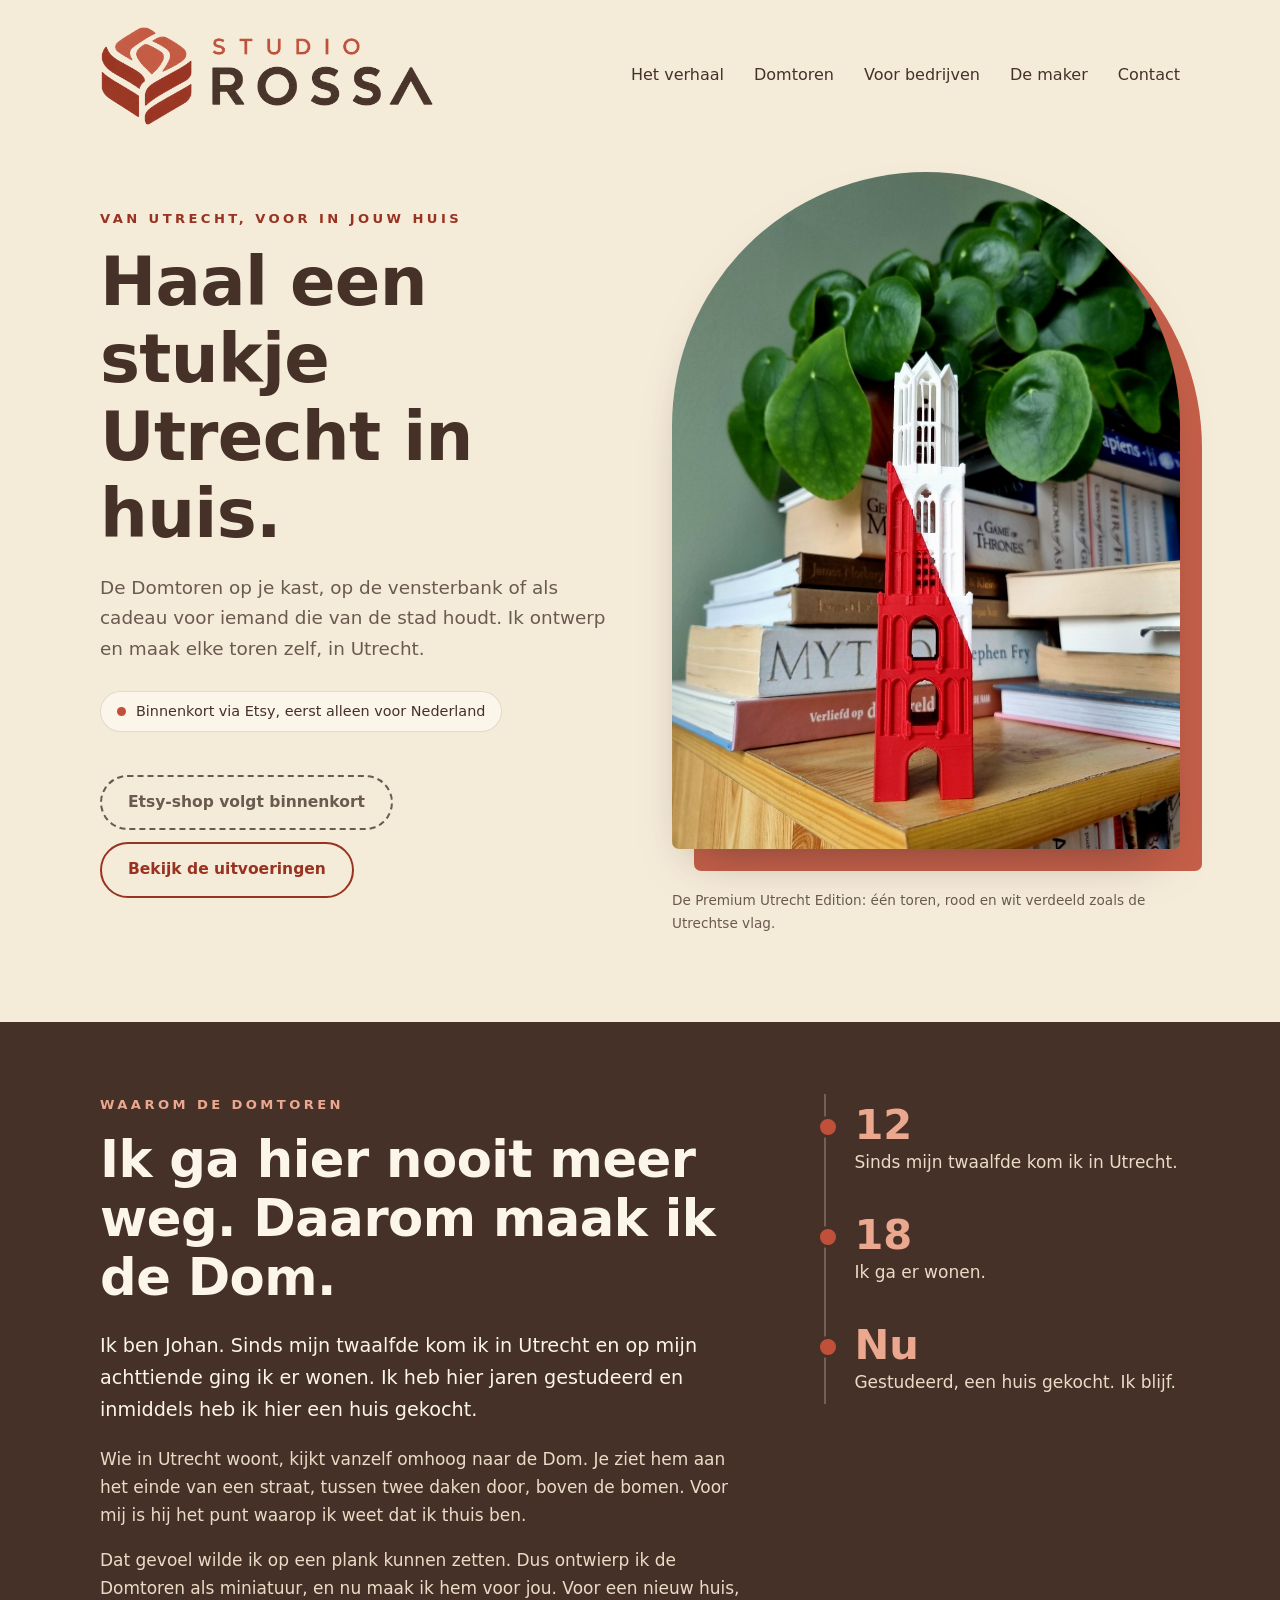
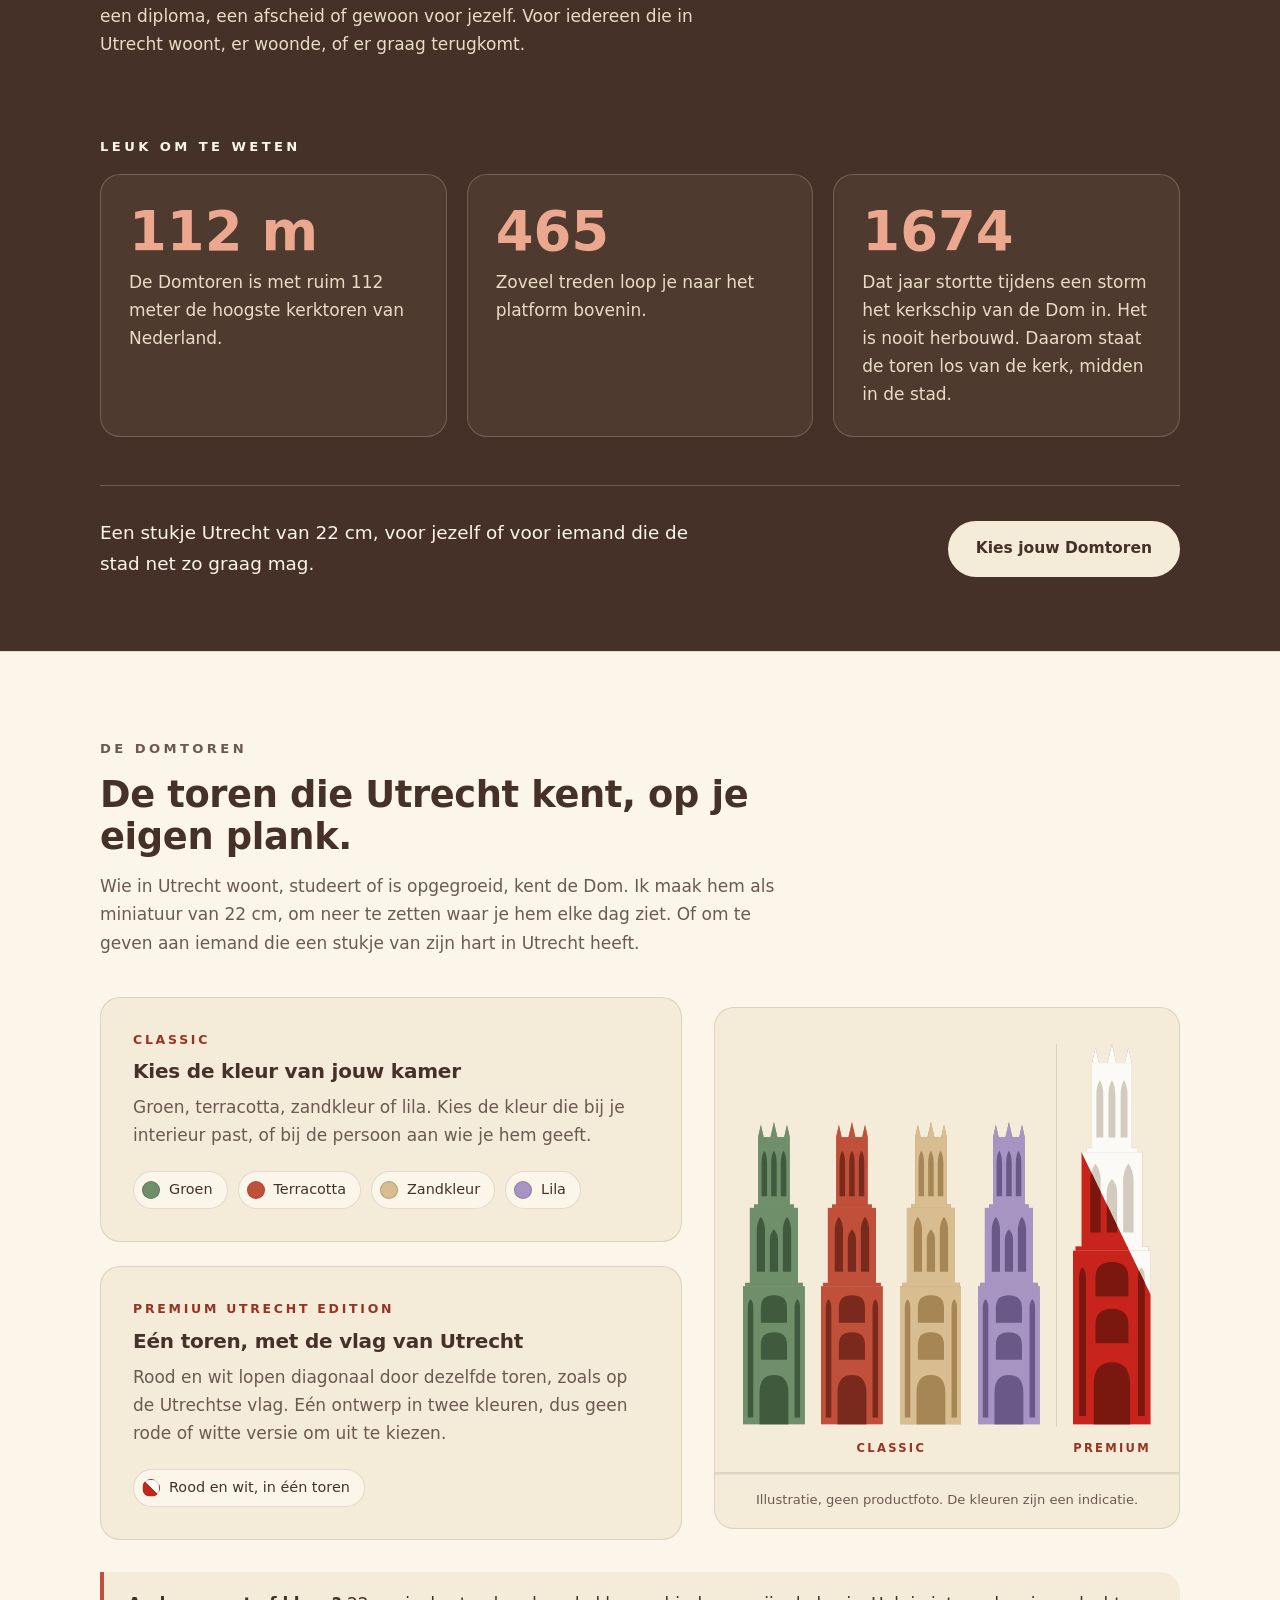
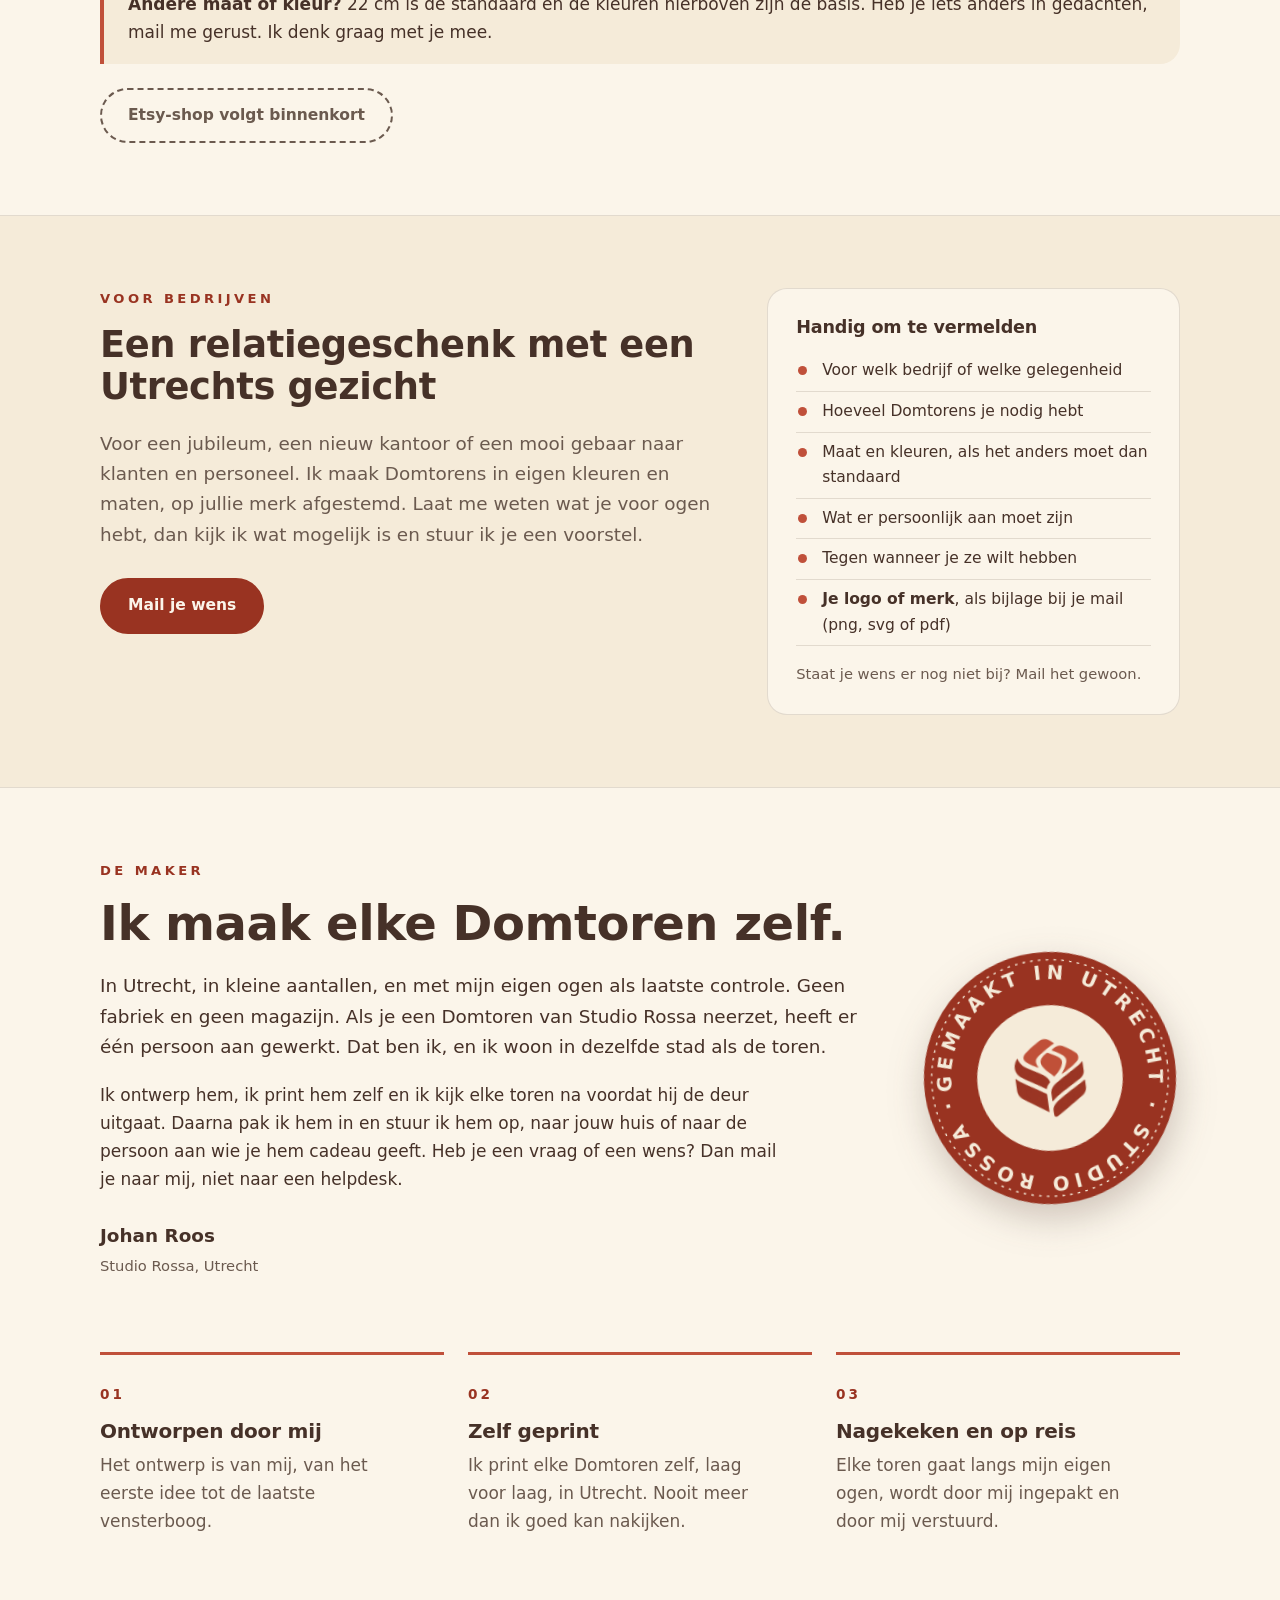
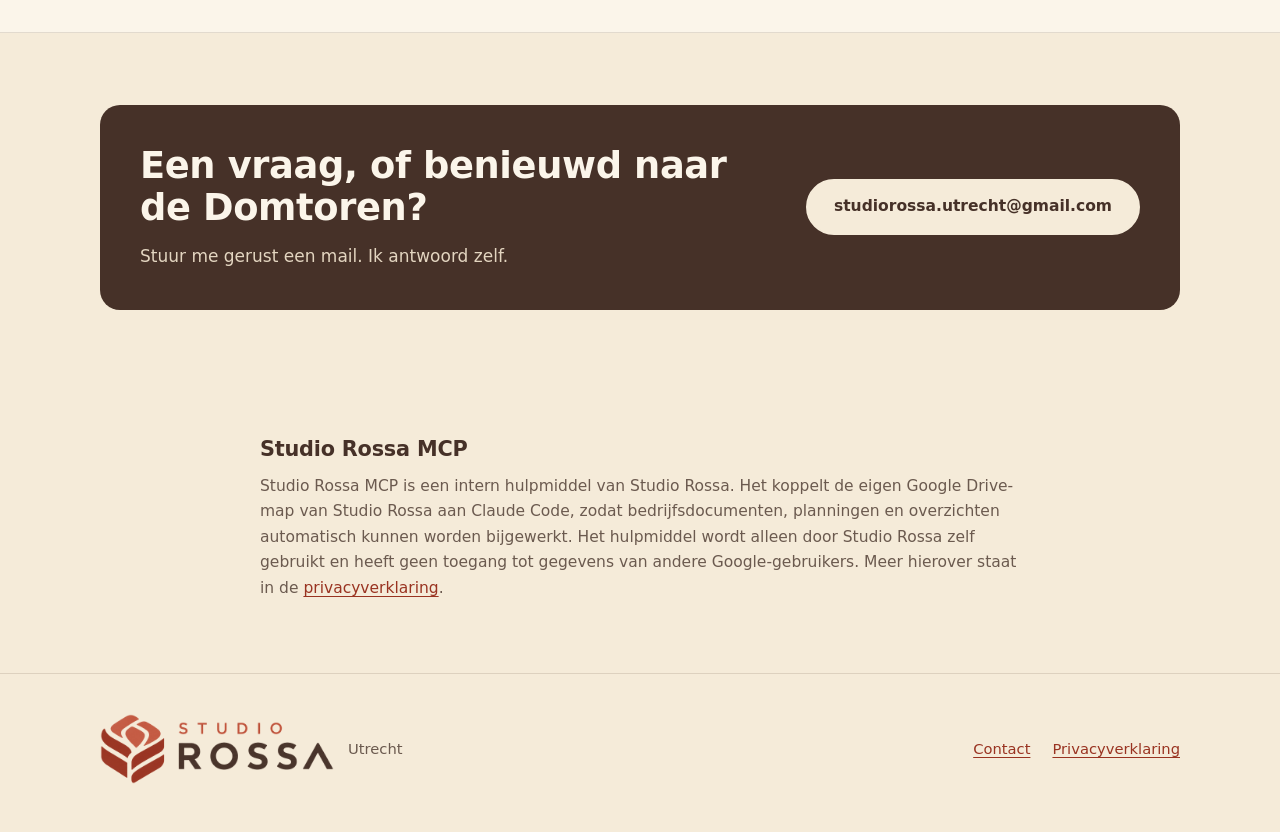
==== index.html @ e3539cb4 "Originele hoofdfoto terug (boekenplank), ongewijzigd en alleen bijgesneden Co-Authored-By: Claude So" ====
<!doctype html>
<html lang="nl">
<head>
<meta charset="utf-8">
<meta name="viewport" content="width=device-width, initial-scale=1">
<title>Studio Rossa | Een stukje Utrecht in huis, de Domtoren</title>
<meta name="description" content="Haal een stukje Utrecht in huis. Johan maakt de Domtoren als miniatuur van 22 cm, voor op de kast of als cadeau. Ik ontwerp en maak elke toren zelf, in Utrecht. Ook gepersonaliseerd voor bedrijven.">
<meta name="theme-color" content="#f5ebd9">
<link rel="canonical" href="https://studiorossa.nl/">
<link rel="icon" type="image/png" sizes="48x48" href="assets/favicon.png">
<link rel="apple-touch-icon" href="assets/apple-touch-icon.png">
<meta property="og:type" content="website">
<meta property="og:locale" content="nl_NL">
<meta property="og:site_name" content="Studio Rossa">
<meta property="og:title" content="Studio Rossa | Een stukje Utrecht in huis">
<meta property="og:description" content="De Domtoren als miniatuur van 22 cm, voor op de kast of als cadeau. Door mij ontworpen en gemaakt, in Utrecht.">
<meta property="og:url" content="https://studiorossa.nl/">
<meta property="og:image" content="https://studiorossa.nl/assets/og-image.jpg">
<meta property="og:image:width" content="1200">
<meta property="og:image:height" content="630">
<meta name="twitter:card" content="summary_large_image">
<link rel="stylesheet" href="style.css">
</head>
<body>

<!-- De Domtoren als vlakke illustratie. Kleuren per toren met --t (lichaam) en --d (details).
     De Premium Utrecht Edition gebruikt twee lagen met een diagonale clip, zoals de Utrechtse vlag. -->
<svg width="0" height="0" style="position:absolute" aria-hidden="true" focusable="false">
  <defs>
    <clipPath id="vlag-rood"><polygon points="0,105 90,290 90,440 0,440"/></clipPath>
  </defs>
  <symbol id="domtoren" viewBox="0 0 90 440">
    <g fill="var(--t)">
      <path d="M45 0 L50 22 H40 Z"/>
      <path d="M22 22 L26 4 L30 22 Z"/>
      <path d="M60 22 L64 4 L68 22 Z"/>
      <rect x="22" y="22" width="46" height="100"/>
      <rect x="16" y="120" width="58" height="5"/>
      <rect x="10" y="125" width="70" height="111"/>
      <rect x="3" y="234" width="84" height="5"/>
      <rect x="0" y="239" width="90" height="201"/>
    </g>
    <g fill="var(--d)">
      <path d="M27 108 V60 Q27 48 31 42 Q35 48 35 60 V108 Z"/>
      <path d="M41 108 V60 Q41 48 45 42 Q49 48 49 60 V108 Z"/>
      <path d="M55 108 V60 Q55 48 59 42 Q63 48 63 60 V108 Z"/>
      <path d="M20 218 V158 Q20 146 26 138 Q32 146 32 158 V218 Z"/>
      <path d="M39 218 V172 Q39 162 45 156 Q51 162 51 172 V218 Z"/>
      <path d="M58 218 V158 Q58 146 64 138 Q70 146 70 158 V218 Z"/>
      <path d="M7 430 V270 Q7 262 11 258 Q15 262 15 270 V430 Z"/>
      <path d="M75 430 V270 Q75 262 79 258 Q83 262 83 270 V430 Z"/>
      <path d="M26 292 V270 Q26 252 45 252 Q64 252 64 270 V292 Z"/>
      <path d="M26 346 V324 Q26 306 45 306 Q64 306 64 324 V346 Z"/>
      <path d="M24 440 V394 Q24 368 45 368 Q66 368 66 394 V440 Z"/>
    </g>
  </symbol>
</svg>

<header class="site-header">
  <div class="wrap">
    <a class="brand" href="./" aria-label="Studio Rossa, naar de startpagina">
      <img src="assets/logo.png" width="334" height="100" alt="Studio Rossa">
    </a>
    <nav class="nav" aria-label="Hoofdmenu">
      <a href="#verhaal">Het verhaal</a>
      <a href="#domtoren">Domtoren</a>
      <a href="#bedrijven">Voor bedrijven</a>
      <a href="#maker">De maker</a>
      <a href="#contact">Contact</a>
    </nav>
  </div>
</header>

<main>
  <section class="hero" aria-labelledby="titel">
    <div class="wrap">
      <div class="hero-text">
        <p class="kicker">Van Utrecht, voor in jouw huis</p>
        <h1 id="titel">Haal een stukje Utrecht in huis.</h1>
        <p class="lead">De Domtoren op je kast, op de vensterbank of als cadeau voor iemand die van de stad houdt. Ik ontwerp en maak elke toren zelf, in Utrecht.</p>
        <p class="status">Binnenkort via Etsy, eerst alleen voor Nederland</p>
        <div class="actions">
          <!-- ETSY-LINK: vervang dit element door <a class="btn" href="ETSY-URL">Naar de Etsy-shop</a> zodra de shop open is -->
          <span class="btn soon" aria-disabled="true">Etsy-shop volgt binnenkort</span>
          <a class="btn ghost" href="#domtoren">Bekijk de uitvoeringen</a>
        </div>
      </div>

      <figure class="photo">
        <div class="arch">
          <img src="assets/premium-domtoren.jpg" width="960" height="1280"
               alt="De Premium Utrecht Edition van de Domtoren op een boekenplank, naast een plant: onderin rood, bovenin wit, met een diagonale scheiding zoals de Utrechtse vlag">
        </div>
        <figcaption>De Premium Utrecht Edition: één toren, rood en wit verdeeld zoals de Utrechtse vlag.</figcaption>
      </figure>
    </div>
  </section>

  <section id="verhaal" class="story" aria-labelledby="verhaal-titel">
    <div class="wrap">
      <div class="story-grid">
        <div class="story-text">
          <p class="kicker">Waarom de Domtoren</p>
          <h2 id="verhaal-titel">Ik ga hier nooit meer weg. Daarom maak ik de Dom.</h2>
          <p class="big">Ik ben Johan. Sinds mijn twaalfde kom ik in Utrecht en op mijn achttiende ging ik er wonen. Ik heb hier jaren gestudeerd en inmiddels heb ik hier een huis gekocht.</p>
          <p>Wie in Utrecht woont, kijkt vanzelf omhoog naar de Dom. Je ziet hem aan het einde van een straat, tussen twee daken door, boven de bomen. Voor mij is hij het punt waarop ik weet dat ik thuis ben.</p>
          <p>Dat gevoel wilde ik op een plank kunnen zetten. Dus ontwierp ik de Domtoren als miniatuur, en nu maak ik hem voor jou. Voor een nieuw huis, een diploma, een afscheid of gewoon voor jezelf. Voor iedereen die in Utrecht woont, er woonde, of er graag terugkomt.</p>
        </div>
        <ol class="timeline" aria-label="Johan en Utrecht">
          <li><b>12</b><span>Sinds mijn twaalfde kom ik in Utrecht.</span></li>
          <li><b>18</b><span>Ik ga er wonen.</span></li>
          <li><b>Nu</b><span>Gestudeerd, een huis gekocht. Ik blijf.</span></li>
        </ol>
      </div>

      <h3 class="facts-title">Leuk om te weten</h3>
      <div class="facts">
        <div class="fact"><b>112 m</b><p>De Domtoren is met ruim 112 meter de hoogste kerktoren van Nederland.</p></div>
        <div class="fact"><b>465</b><p>Zoveel treden loop je naar het platform bovenin.</p></div>
        <div class="fact"><b>1674</b><p>Dat jaar stortte tijdens een storm het kerkschip van de Dom in. Het is nooit herbouwd. Daarom staat de toren los van de kerk, midden in de stad.</p></div>
      </div>

      <div class="story-cta">
        <p>Een stukje Utrecht van 22 cm, voor jezelf of voor iemand die de stad net zo graag mag.</p>
        <a class="btn" href="#domtoren">Kies jouw Domtoren</a>
      </div>
    </div>
  </section>

  <section id="domtoren" class="alt" aria-labelledby="domtoren-titel">
    <div class="wrap">
      <div class="section-head">
        <p class="kicker">De Domtoren</p>
        <h2 id="domtoren-titel">De toren die Utrecht kent, op je eigen plank.</h2>
        <p>Wie in Utrecht woont, studeert of is opgegroeid, kent de Dom. Ik maak hem als miniatuur van 22 cm, om neer te zetten waar je hem elke dag ziet. Of om te geven aan iemand die een stukje van zijn hart in Utrecht heeft.</p>
      </div>
      <div class="showcase">
        <div class="cards">
          <article class="card">
            <p class="tag">Classic</p>
            <h3>Kies de kleur van jouw kamer</h3>
            <p>Groen, terracotta, zandkleur of lila. Kies de kleur die bij je interieur past, of bij de persoon aan wie je hem geeft.</p>
            <ul class="swatches" aria-label="Kleuren van de Classic">
              <li><i style="--c:#6f8f6a"></i>Groen</li>
              <li><i style="--c:#c0503a"></i>Terracotta</li>
              <li><i style="--c:#d8bd90"></i>Zandkleur</li>
              <li><i style="--c:#a794c2"></i>Lila</li>
            </ul>
          </article>
          <article class="card">
            <p class="tag">Premium Utrecht Edition</p>
            <h3>Eén toren, met de vlag van Utrecht</h3>
            <p>Rood en wit lopen diagonaal door dezelfde toren, zoals op de Utrechtse vlag. Eén ontwerp in twee kleuren, dus geen rode of witte versie om uit te kiezen.</p>
            <ul class="swatches" aria-label="Kleurstelling van de Utrecht Edition">
              <li><i class="split"></i>Rood en wit, in één toren</li>
            </ul>
          </article>
        </div>

        <figure class="shelf" role="img" aria-label="Illustratie van de Domtoren: links de Classic in vier kleuren, rechts de Premium Utrecht Edition, diagonaal rood en wit in één toren">
          <div class="grid" aria-hidden="true">
            <svg class="tower" viewBox="0 0 90 440"><use href="#domtoren" style="--t:#6f8f6a;--d:#3f5a3d"/></svg>
            <svg class="tower" viewBox="0 0 90 440"><use href="#domtoren" style="--t:#c0503a;--d:#7a2a1c"/></svg>
            <svg class="tower" viewBox="0 0 90 440"><use href="#domtoren" style="--t:#d8bd90;--d:#a58654"/></svg>
            <svg class="tower" viewBox="0 0 90 440"><use href="#domtoren" style="--t:#a794c2;--d:#6a5888"/></svg>
            <span class="divider"></span>
            <svg class="tower" viewBox="0 0 90 440">
              <use href="#domtoren" style="--t:#fbfaf6;--d:#d2cbbe"/>
              <use href="#domtoren" style="--t:#c8241c;--d:#7a1810" clip-path="url(#vlag-rood)"/>
            </svg>
            <span class="label classic">Classic</span>
            <span class="label premium">Premium</span>
          </div>
          <div class="plinth" aria-hidden="true"></div>
          <figcaption>Illustratie, geen productfoto. De kleuren zijn een indicatie.</figcaption>
        </figure>
      </div>

      <p class="note"><strong>Andere maat of kleur?</strong> 22 cm is de standaard en de kleuren hierboven zijn de basis. Heb je iets anders in gedachten, mail me gerust. Ik denk graag met je mee.</p>

      <div class="actions cta">
        <!-- ETSY-LINK: vervang dit element door <a class="btn" href="ETSY-URL">Naar de Etsy-shop</a> zodra de shop open is -->
        <span class="btn soon" aria-disabled="true">Etsy-shop volgt binnenkort</span>
      </div>
    </div>
  </section>

  <section id="bedrijven" aria-labelledby="bedrijven-titel">
    <div class="wrap">
      <div class="business">
        <div>
          <p class="kicker">Voor bedrijven</p>
          <h2 id="bedrijven-titel">Een relatiegeschenk met een Utrechts gezicht</h2>
          <p class="lead">Voor een jubileum, een nieuw kantoor of een mooi gebaar naar klanten en personeel. Ik maak Domtorens in eigen kleuren en maten, op jullie merk afgestemd. Laat me weten wat je voor ogen hebt, dan kijk ik wat mogelijk is en stuur ik je een voorstel.</p>
          <div class="actions">
            <a class="btn" href="mailto:studiorossa.utrecht@gmail.com?subject=Gepersonaliseerde%20Domtoren%20voor%20ons%20bedrijf&amp;body=Hallo%20Studio%20Rossa%2C%0A%0AWij%20hebben%20interesse%20in%20gepersonaliseerde%20Domtorens.%0A%0ABedrijf%3A%0AAantal%3A%0AMaat%20(standaard%2022%20cm)%3A%0AKleuren%3A%0AWat%20moet%20er%20persoonlijk%20zijn%3A%0AGewenste%20datum%3A%0A%0ALogo%20of%20merk%3A%20voeg%20het%20bestand%20als%20bijlage%20toe%20aan%20deze%20mail%20(png%2C%20svg%20of%20pdf)%0A%0AMet%20vriendelijke%20groet%2C%0A">Mail je wens</a>
          </div>
        </div>
        <div class="checklist">
          <h3>Handig om te vermelden</h3>
          <ul>
            <li>Voor welk bedrijf of welke gelegenheid</li>
            <li>Hoeveel Domtorens je nodig hebt</li>
            <li>Maat en kleuren, als het anders moet dan standaard</li>
            <li>Wat er persoonlijk aan moet zijn</li>
            <li>Tegen wanneer je ze wilt hebben</li>
            <li><strong>Je logo of merk</strong>, als bijlage bij je mail (png, svg of pdf)</li>
          </ul>
          <p class="muted">Staat je wens er nog niet bij? Mail het gewoon.</p>
        </div>
      </div>
    </div>
  </section>

  <section id="maker" class="alt maker-section" aria-labelledby="maker-titel">
    <div class="wrap">
      <div class="maker">
        <div class="maker-text">
          <p class="kicker">De maker</p>
          <h2 id="maker-titel">Ik maak elke Domtoren zelf.</h2>
          <p class="lead">In Utrecht, in kleine aantallen, en met mijn eigen ogen als laatste controle. Geen fabriek en geen magazijn. Als je een Domtoren van Studio Rossa neerzet, heeft er één persoon aan gewerkt. Dat ben ik, en ik woon in dezelfde stad als de toren.</p>
          <p>Ik ontwerp hem, ik print hem zelf en ik kijk elke toren na voordat hij de deur uitgaat. Daarna pak ik hem in en stuur ik hem op, naar jouw huis of naar de persoon aan wie je hem cadeau geeft. Heb je een vraag of een wens? Dan mail je naar mij, niet naar een helpdesk.</p>
          <p class="sign"><b>Johan Roos</b><span>Studio Rossa, Utrecht</span></p>
        </div>
        <svg class="stamp" viewBox="0 0 200 200" role="img" aria-label="Gemaakt in Utrecht door Studio Rossa">
          <defs><path id="ring" d="M100,100 m-76,0 a76,76 0 1,1 152,0 a76,76 0 1,1 -152,0"/></defs>
          <circle cx="100" cy="100" r="97" fill="#993321"/>
          <circle cx="100" cy="100" r="91" fill="none" stroke="#f5ebd9" stroke-width="1" stroke-dasharray="2 4"/>
          <text font-size="15" font-weight="700" fill="#f5ebd9" letter-spacing="2.5"><textPath href="#ring" textLength="472" lengthAdjust="spacing">GEMAAKT IN UTRECHT &#183; STUDIO ROSSA &#183;</textPath></text>
          <circle cx="100" cy="100" r="56" fill="#f5ebd9"/>
          <image href="assets/mark.png" x="73" y="69" width="54" height="62"/>
        </svg>
      </div>

      <ol class="steps">
        <li>
          <h3>Ontworpen door mij</h3>
          <p>Het ontwerp is van mij, van het eerste idee tot de laatste vensterboog.</p>
        </li>
        <li>
          <h3>Zelf geprint</h3>
          <p>Ik print elke Domtoren zelf, laag voor laag, in Utrecht. Nooit meer dan ik goed kan nakijken.</p>
        </li>
        <li>
          <h3>Nagekeken en op reis</h3>
          <p>Elke toren gaat langs mijn eigen ogen, wordt door mij ingepakt en door mij verstuurd.</p>
        </li>
      </ol>
    </div>
  </section>

  <section id="contact" aria-labelledby="contact-titel">
    <div class="wrap">
      <div class="contact">
        <div>
          <h2 id="contact-titel">Een vraag, of benieuwd naar de Domtoren?</h2>
          <p>Stuur me gerust een mail. Ik antwoord zelf.</p>
        </div>
        <a class="btn" href="mailto:studiorossa.utrecht@gmail.com">studiorossa.utrecht@gmail.com</a>
      </div>
    </div>
  </section>

  <section class="mcp" aria-labelledby="mcp-titel">
    <div class="wrap">
      <h2 id="mcp-titel">Studio Rossa MCP</h2>
      <p>Studio Rossa MCP is een intern hulpmiddel van Studio Rossa. Het koppelt de eigen Google Drive-map van Studio Rossa aan Claude Code, zodat bedrijfsdocumenten, planningen en overzichten automatisch kunnen worden bijgewerkt. Het hulpmiddel wordt alleen door Studio Rossa zelf gebruikt en heeft geen toegang tot gegevens van andere Google-gebruikers. Meer hierover staat in de <a href="privacy.html#studio-rossa-mcp">privacyverklaring</a>.</p>
    </div>
  </section>
</main>

<footer class="site-footer">
  <div class="wrap">
    <div class="id">
      <img src="assets/logo.png" width="234" height="70" alt="Studio Rossa">
      <span>Utrecht</span>
    </div>
    <nav aria-label="Voettekst">
      <a href="mailto:studiorossa.utrecht@gmail.com">Contact</a>
      <a href="privacy.html">Privacyverklaring</a>
    </nav>
  </div>
</footer>

</body>
</html>
---- style.css ----
/* Studio Rossa
   Palet uit de artwork: crème papier, terracotta, baksteenrood, donkerbruin.
   Geen externe fonts of scripts: de site laadt alleen eigen bestanden. */

:root {
  --paper: #f5ebd9;
  --paper-light: #fbf5ea;
  --terracotta: #c0503a;
  --brick: #993321;
  --brown: #463128;
  --muted: #6b5a4f;
  --line: rgba(70, 49, 40, 0.14);
  --radius: 20px;
  --font: "Avenir Next", Montserrat, "Segoe UI", system-ui, -apple-system, Helvetica, Arial, sans-serif;
  color-scheme: light;
}

* { box-sizing: border-box; }

html { scroll-behavior: smooth; }

body {
  margin: 0;
  background: var(--paper);
  color: var(--brown);
  font: 17px/1.65 var(--font);
  -webkit-font-smoothing: antialiased;
}

img, svg { display: block; max-width: 100%; }

a { color: var(--brick); text-underline-offset: 3px; }
a:hover { color: var(--terracotta); }

:focus-visible {
  outline: 3px solid var(--terracotta);
  outline-offset: 3px;
  border-radius: 4px;
}

.wrap {
  width: min(1080px, 100% - 40px);
  margin: 0 auto;
}

/* Kop */

.site-header {
  padding: 26px 0 10px;
}

.site-header .wrap {
  display: flex;
  align-items: center;
  justify-content: space-between;
  gap: 24px;
}

.brand img { height: 100px; width: auto; }

.nav {
  display: flex;
  gap: 30px;
  font-size: 1rem;
}

.nav a {
  white-space: nowrap;
  color: var(--brown);
  text-decoration: none;
  padding: 6px 0;
  border-bottom: 2px solid transparent;
}

.nav a:hover { border-bottom-color: var(--terracotta); color: var(--brown); }

/* Typografie */

.kicker {
  margin: 0 0 14px;
  color: var(--brick);
  font-size: 0.82rem;
  font-weight: 600;
  letter-spacing: 0.26em;
  text-transform: uppercase;
}

h1, h2, h3 {
  margin: 0;
  line-height: 1.15;
  font-weight: 700;
  letter-spacing: -0.01em;
}

h1 { font-size: clamp(2.4rem, 5.6vw, 4.2rem); }
h2 { font-size: clamp(1.7rem, 3.4vw, 2.3rem); }
h3 { font-size: 1.25rem; }

p { margin: 0 0 1em; }

.lead { font-size: 1.15rem; color: var(--muted); max-width: 34em; margin-top: 20px; }
.muted { color: var(--muted); }

/* Knoppen */

.actions { display: flex; flex-wrap: wrap; gap: 12px; margin-top: 28px; }

.btn {
  display: inline-block;
  padding: 13px 26px;
  border-radius: 999px;
  border: 2px solid var(--brick);
  background: var(--brick);
  color: var(--paper-light);
  font-weight: 600;
  font-size: 0.97rem;
  text-decoration: none;
  transition: background 0.15s, color 0.15s, border-color 0.15s;
}

.btn:hover { background: var(--brown); border-color: var(--brown); color: var(--paper-light); }

.btn.ghost { background: transparent; color: var(--brick); }
.btn.ghost:hover { background: var(--brick); border-color: var(--brick); color: var(--paper-light); }

/* Etsy-knop die nog niet klikbaar is */

.btn.soon {
  background: transparent;
  border: 2px dashed var(--muted);
  color: var(--muted);
  cursor: default;
}

/* Hero */

.hero { padding: 36px 0 88px; }

.hero .wrap {
  display: grid;
  grid-template-columns: 1fr 1fr;
  gap: 64px;
  align-items: center;
}

.status {
  display: inline-flex;
  align-items: center;
  gap: 10px;
  margin-top: 8px;
  padding: 8px 16px;
  border: 1px solid var(--line);
  border-radius: 999px;
  background: var(--paper-light);
  font-size: 0.9rem;
}

.status::before {
  content: "";
  width: 9px;
  height: 9px;
  border-radius: 50%;
  background: var(--terracotta);
}

.photo { margin: 0; }

.arch {
  position: relative;
  width: min(100%, 520px);
  margin: 0 auto 0 auto;
}

.arch::before {
  content: "";
  position: absolute;
  inset: 22px -22px -22px 22px;
  border-radius: 999px 999px 28px 28px;
  background: var(--terracotta);
  opacity: 0.9;
}

.arch img {
  position: relative;
  width: 100%;
  height: auto;
  aspect-ratio: 3 / 4;
  object-fit: cover;
  border-radius: 999px 999px 28px 28px;
  box-shadow: 0 24px 50px -26px rgba(70, 49, 40, 0.6);
}

.photo figcaption {
  width: min(100%, 520px);
  margin: 40px auto 0;
  font-size: 0.85rem;
  color: var(--muted);
}

.shelf {
  margin: 0;
  padding: 36px 28px 0;
  border-radius: var(--radius);
  background: var(--paper-light);
  border: 1px solid var(--line);
}

.shelf .grid {
  display: grid;
  grid-template-columns: repeat(4, 1fr) 1px 1fr;
  column-gap: 4%;
  align-items: end;
}

.shelf .divider {
  align-self: stretch;
  margin-bottom: -2px;
  background: var(--line);
}

.shelf .label {
  grid-row: 2;
  margin-top: 14px;
  padding-bottom: 14px;
  color: var(--brick);
  font-size: 0.72rem;
  font-weight: 600;
  letter-spacing: 0.2em;
  text-transform: uppercase;
  text-align: center;
}

.shelf .label.classic { grid-column: 1 / 5; }
.shelf .label.premium { grid-column: 6; }

.tower { width: 100%; height: auto; filter: drop-shadow(0 0 0.6px rgba(70, 49, 40, 0.5)); }

.plinth {
  height: 3px;
  margin: 0 -28px;
  background: linear-gradient(var(--line), rgba(70, 49, 40, 0.06));
}

.shelf figcaption {
  padding: 14px 0 18px;
  font-size: 0.82rem;
  color: var(--muted);
  text-align: center;
}

/* Secties */

section { padding: 72px 0; }
.alt { background: var(--paper-light); border-block: 1px solid var(--line); }

.section-head { max-width: 40em; margin-bottom: 40px; }
.section-head p { color: var(--muted); margin-top: 14px; }

.cards {
  display: grid;
  grid-template-columns: repeat(2, 1fr);
  gap: 24px;
}

.showcase {
  display: grid;
  grid-template-columns: 1fr 0.8fr;
  gap: 32px;
  align-items: center;
}

.showcase .cards { grid-template-columns: 1fr; }
.showcase .shelf { background: var(--paper); }

.cta { margin-top: 24px; }

.note {
  margin: 32px 0 0;
  padding: 18px 24px;
  border-left: 4px solid var(--terracotta);
  background: var(--paper);
  border-radius: 0 var(--radius) var(--radius) 0;
}

.card {
  padding: 32px;
  border-radius: var(--radius);
  background: var(--paper);
  border: 1px solid var(--line);
}

.card .tag {
  margin: 0 0 10px;
  color: var(--brick);
  font-size: 0.78rem;
  font-weight: 600;
  letter-spacing: 0.22em;
  text-transform: uppercase;
}

.card h3 { margin-bottom: 10px; }
.card p { color: var(--muted); }

.swatches {
  display: flex;
  flex-wrap: wrap;
  gap: 10px;
  margin: 22px 0 0;
  padding: 0;
  list-style: none;
}

.swatches li {
  display: inline-flex;
  align-items: center;
  gap: 9px;
  padding: 6px 14px 6px 8px;
  border: 1px solid var(--line);
  border-radius: 999px;
  background: var(--paper-light);
  font-size: 0.9rem;
}

.swatches i {
  width: 18px;
  height: 18px;
  border-radius: 50%;
  border: 1px solid rgba(70, 49, 40, 0.25);
  background: var(--c);
}

.swatches i.split {
  background: linear-gradient(45deg, #c8241c 50%, #fbfaf6 50%);
}

/* Het verhaal */

.story { background: var(--brown); color: var(--paper); }
.story .kicker { color: #eba88f; }
.story h2 { color: var(--paper-light); font-size: clamp(2rem, 4.6vw, 3.2rem); max-width: 16em; margin-bottom: 24px; }
.story p { color: #e9dcc7; }
.story .big { font-size: 1.2rem; color: var(--paper-light); }

.story-grid {
  display: grid;
  grid-template-columns: 1.3fr 0.7fr;
  gap: 64px;
  align-items: start;
}

.story-text p { max-width: 38em; }

.timeline {
  margin: 0;
  padding: 8px 0 8px 28px;
  list-style: none;
  border-left: 2px solid rgba(245, 235, 217, 0.25);
}

.timeline li { position: relative; padding: 0 0 36px; }
.timeline li:last-child { padding-bottom: 0; }

.timeline li::before {
  content: "";
  position: absolute;
  left: -37px;
  top: 14px;
  width: 16px;
  height: 16px;
  border-radius: 50%;
  background: var(--terracotta);
  border: 3px solid var(--brown);
}

.timeline b {
  display: block;
  font-size: 2.6rem;
  line-height: 1.1;
  color: #eba88f;
}

.timeline span { color: #e9dcc7; }

.facts-title {
  margin: 64px 0 20px;
  color: var(--paper-light);
  font-size: 0.82rem;
  font-weight: 600;
  letter-spacing: 0.26em;
  text-transform: uppercase;
}

.facts {
  display: grid;
  grid-template-columns: repeat(3, 1fr);
  gap: 20px;
}

.fact {
  padding: 28px;
  border: 1px solid rgba(245, 235, 217, 0.22);
  border-radius: var(--radius);
  background: rgba(245, 235, 217, 0.05);
}

.fact b {
  display: block;
  margin-bottom: 8px;
  font-size: clamp(2.4rem, 5vw, 3.4rem);
  line-height: 1.05;
  color: #eba88f;
}

.fact p { margin: 0; }

.story-cta {
  display: flex;
  flex-wrap: wrap;
  align-items: center;
  justify-content: space-between;
  gap: 20px 32px;
  margin-top: 48px;
  padding-top: 32px;
  border-top: 1px solid rgba(245, 235, 217, 0.22);
}

.story-cta p { margin: 0; font-size: 1.15rem; color: var(--paper-light); max-width: 32em; }
.story .btn { background: var(--paper); border-color: var(--paper); color: var(--brown); }
.story .btn:hover { background: var(--terracotta); border-color: var(--terracotta); color: var(--paper-light); }

/* De maker */

.maker {
  display: grid;
  grid-template-columns: 1fr 260px;
  gap: 56px;
  align-items: center;
  margin-bottom: 56px;
}

.maker h2 { font-size: clamp(2rem, 4.4vw, 3rem); margin-bottom: 18px; }
.maker .lead { color: var(--brown); max-width: none; }
.maker p { max-width: 40em; }

.sign { margin-top: 28px; }
.sign b { display: block; font-size: 1.15rem; }
.sign span { color: var(--muted); font-size: 0.92rem; }

.stamp {
  width: 100%;
  height: auto;
  transform: rotate(-8deg);
  filter: drop-shadow(0 14px 18px rgba(70, 49, 40, 0.25));
}

.steps {
  display: grid;
  grid-template-columns: repeat(3, 1fr);
  gap: 24px;
  margin: 0;
  padding: 0;
  list-style: none;
  counter-reset: stap;
}

.steps li {
  padding: 28px 28px 8px 0;
  border-top: 3px solid var(--terracotta);
  counter-increment: stap;
}

.steps li::before {
  content: "0" counter(stap);
  display: block;
  margin-bottom: 14px;
  color: var(--brick);
  font-size: 0.85rem;
  font-weight: 600;
  letter-spacing: 0.22em;
}

.steps h3 { margin-bottom: 8px; }
.steps p { color: var(--muted); }

/* Bedrijven */

.business {
  display: grid;
  grid-template-columns: 1.2fr 0.8fr;
  gap: 48px;
  align-items: start;
}

.business .lead { max-width: none; }

.checklist {
  padding: 28px;
  border-radius: var(--radius);
  background: var(--paper-light);
  border: 1px solid var(--line);
}

.checklist h3 { margin-bottom: 14px; font-size: 1.1rem; }

.checklist ul {
  margin: 0 0 16px;
  padding: 0;
  list-style: none;
}

.checklist li {
  position: relative;
  padding: 7px 0 7px 26px;
  border-bottom: 1px solid var(--line);
  font-size: 0.97rem;
}

.checklist li::before {
  content: "";
  position: absolute;
  left: 2px;
  top: 15px;
  width: 9px;
  height: 9px;
  border-radius: 50%;
  background: var(--terracotta);
}

.checklist .muted { margin: 0; font-size: 0.92rem; }

/* Contact */

.contact {
  display: grid;
  grid-template-columns: 1fr auto;
  gap: 32px;
  align-items: center;
  padding: 40px;
  border-radius: var(--radius);
  background: var(--brown);
  color: var(--paper);
}

.contact h2 { color: var(--paper-light); }
.contact p { margin: 12px 0 0; color: #e3d5c0; }
.contact .btn { background: var(--paper); border-color: var(--paper); color: var(--brown); }
.contact .btn:hover { background: var(--terracotta); border-color: var(--terracotta); color: var(--paper-light); }

/* MCP-uitleg, bewust rustig gehouden */

.mcp { padding: 56px 0; }
.mcp .wrap { max-width: 760px; }
.mcp h2 { font-size: 1.3rem; margin-bottom: 12px; }
.mcp p { color: var(--muted); font-size: 0.97rem; }

/* Voet */

.site-footer { padding: 40px 0 48px; border-top: 1px solid var(--line); font-size: 0.92rem; }

.site-footer .wrap {
  display: flex;
  flex-wrap: wrap;
  align-items: center;
  justify-content: space-between;
  gap: 20px;
}

.site-footer .id { display: flex; align-items: center; gap: 14px; color: var(--muted); }
.site-footer img { height: 70px; width: auto; }
.site-footer nav { display: flex; gap: 22px; }

/* Tekstpagina (privacy) */

.doc { padding: 24px 0 72px; }
.doc .wrap { max-width: 720px; }
.doc h1 { font-size: clamp(2rem, 4.4vw, 2.8rem); margin-bottom: 8px; }
.doc h2 { font-size: 1.25rem; margin: 40px 0 10px; }
.doc ul { padding-left: 22px; }
.doc li { margin-bottom: 4px; }

/* Smal scherm */

@media (max-width: 860px) {
  .hero { padding: 12px 0 56px; }
  .arch { width: min(100%, 440px); }
  .hero .wrap { grid-template-columns: 1fr; gap: 40px; }
  section { padding: 52px 0; }
  .cards, .steps, .showcase, .business, .maker, .story-grid, .facts { grid-template-columns: 1fr; }
  .story-grid { gap: 40px; }
  .maker { gap: 36px; }
  .stamp { width: 200px; margin: 0 auto; order: -1; }
  .business { gap: 32px; }
  .arch::before { inset: 16px -12px -16px 12px; }
  .brand img { height: 84px; }
  .contact { grid-template-columns: 1fr; padding: 32px 24px; }
  .card { padding: 26px 22px; }
}

@media (max-width: 1000px) {
  .site-header .wrap { flex-wrap: wrap; gap: 12px 24px; }
  .nav { gap: 22px; flex-wrap: wrap; }
}

@media (max-width: 520px) {
  .nav { gap: 16px; font-size: 0.9rem; }
  .brand img { height: 68px; }
  .shelf { padding: 24px 16px 0; }
  .plinth { margin: 0 -16px; }
  .contact .btn { font-size: 0.85rem; padding-inline: 18px; text-align: center; overflow-wrap: anywhere; }
}

@media (prefers-reduced-motion: reduce) {
  html { scroll-behavior: auto; }
  .btn { transition: none; }
}
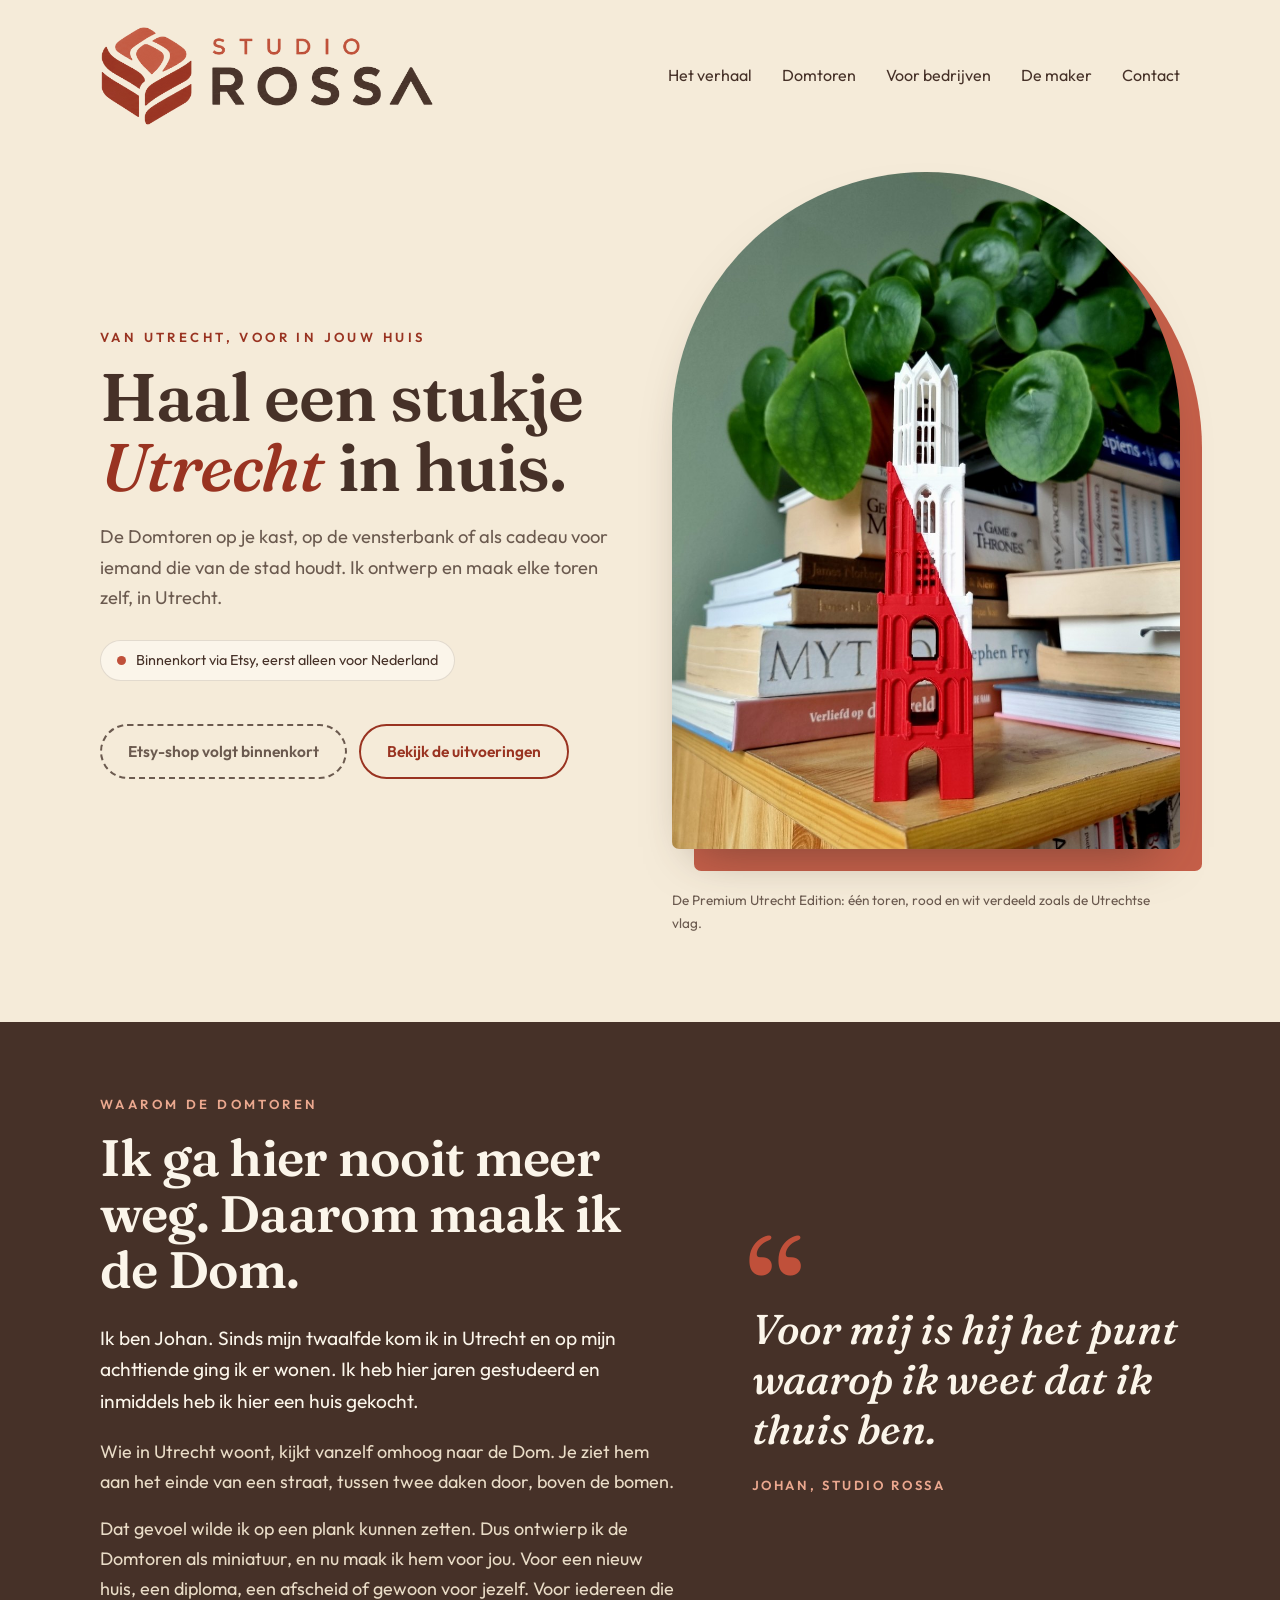
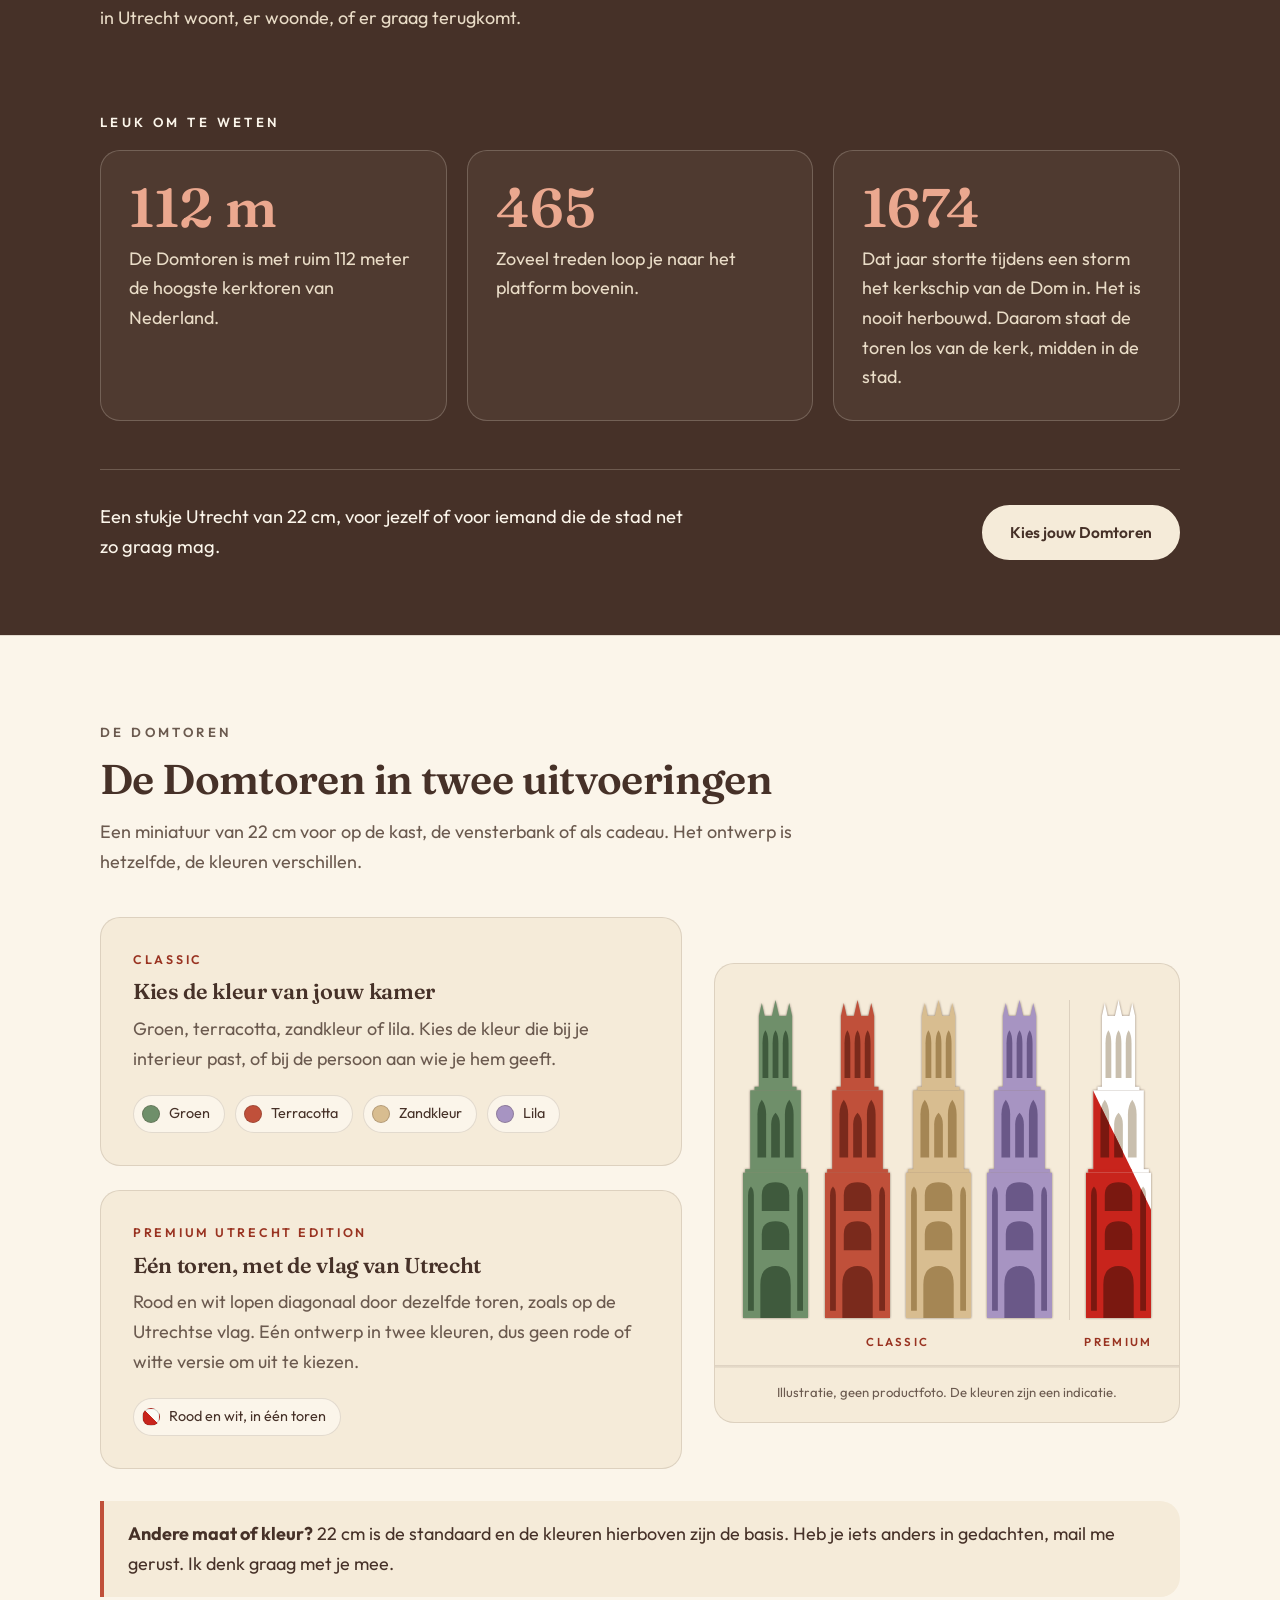
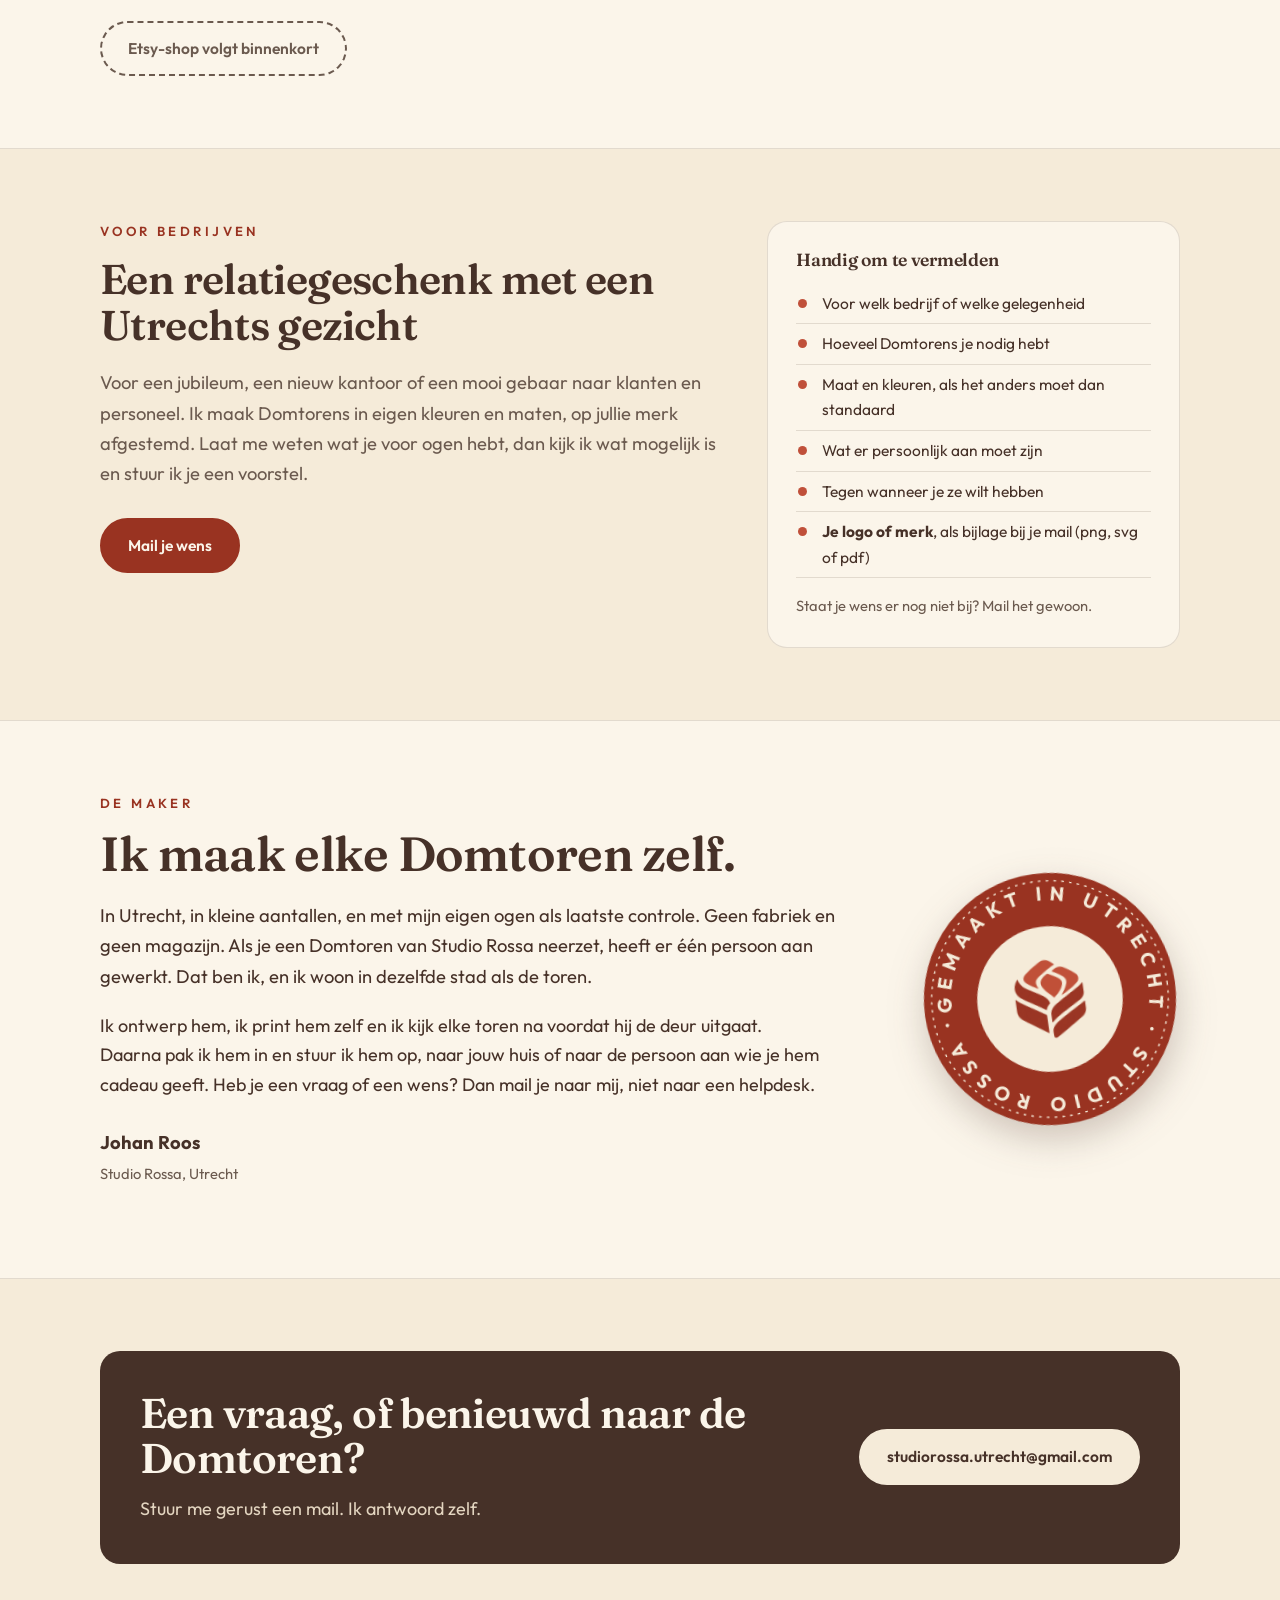
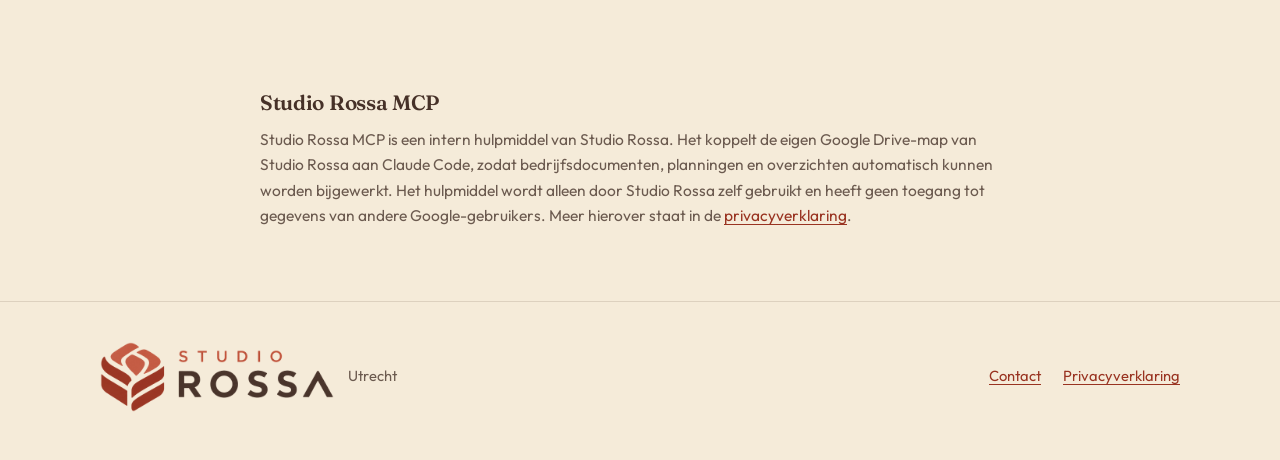
==== commit fb34c2a7: "Lettertypen Fraunces en Outfit zelf gehost, tijdlijn en stappen weg, citaat, gelijke torens, dubbel " ====
--- a/index.html
+++ b/index.html
@@ -19,6 +19,8 @@
 <meta property="og:image:width" content="1200">
 <meta property="og:image:height" content="630">
 <meta name="twitter:card" content="summary_large_image">
+<link rel="preload" href="assets/fonts/fraunces-latin-wght-normal.woff2" as="font" type="font/woff2" crossorigin>
+<link rel="preload" href="assets/fonts/outfit-latin-wght-normal.woff2" as="font" type="font/woff2" crossorigin>
 <link rel="stylesheet" href="style.css">
 </head>
 <body>
@@ -29,7 +31,7 @@
   <defs>
     <clipPath id="vlag-rood"><polygon points="0,105 90,290 90,440 0,440"/></clipPath>
   </defs>
-  <symbol id="domtoren" viewBox="0 0 90 440">
+  <symbol id="toren" viewBox="0 0 90 440">
     <g fill="var(--t)">
       <path d="M45 0 L50 22 H40 Z"/>
       <path d="M22 22 L26 4 L30 22 Z"/>
@@ -76,12 +78,12 @@
     <div class="wrap">
       <div class="hero-text">
         <p class="kicker">Van Utrecht, voor in jouw huis</p>
-        <h1 id="titel">Haal een stukje Utrecht in huis.</h1>
+        <h1 id="titel">Haal een stukje <em>Utrecht</em> in huis.</h1>
         <p class="lead">De Domtoren op je kast, op de vensterbank of als cadeau voor iemand die van de stad houdt. Ik ontwerp en maak elke toren zelf, in Utrecht.</p>
         <p class="status">Binnenkort via Etsy, eerst alleen voor Nederland</p>
         <div class="actions">
           <!-- ETSY-LINK: vervang dit element door <a class="btn" href="ETSY-URL">Naar de Etsy-shop</a> zodra de shop open is -->
-          <span class="btn soon" aria-disabled="true">Etsy-shop volgt binnenkort</span>
+          <span class="btn soon">Etsy-shop volgt binnenkort</span>
           <a class="btn ghost" href="#domtoren">Bekijk de uitvoeringen</a>
         </div>
       </div>
@@ -103,14 +105,13 @@
           <p class="kicker">Waarom de Domtoren</p>
           <h2 id="verhaal-titel">Ik ga hier nooit meer weg. Daarom maak ik de Dom.</h2>
           <p class="big">Ik ben Johan. Sinds mijn twaalfde kom ik in Utrecht en op mijn achttiende ging ik er wonen. Ik heb hier jaren gestudeerd en inmiddels heb ik hier een huis gekocht.</p>
-          <p>Wie in Utrecht woont, kijkt vanzelf omhoog naar de Dom. Je ziet hem aan het einde van een straat, tussen twee daken door, boven de bomen. Voor mij is hij het punt waarop ik weet dat ik thuis ben.</p>
+          <p>Wie in Utrecht woont, kijkt vanzelf omhoog naar de Dom. Je ziet hem aan het einde van een straat, tussen twee daken door, boven de bomen.</p>
           <p>Dat gevoel wilde ik op een plank kunnen zetten. Dus ontwierp ik de Domtoren als miniatuur, en nu maak ik hem voor jou. Voor een nieuw huis, een diploma, een afscheid of gewoon voor jezelf. Voor iedereen die in Utrecht woont, er woonde, of er graag terugkomt.</p>
         </div>
-        <ol class="timeline" aria-label="Johan en Utrecht">
-          <li><b>12</b><span>Sinds mijn twaalfde kom ik in Utrecht.</span></li>
-          <li><b>18</b><span>Ik ga er wonen.</span></li>
-          <li><b>Nu</b><span>Gestudeerd, een huis gekocht. Ik blijf.</span></li>
-        </ol>
+        <blockquote class="quote">
+          <p>Voor mij is hij het punt waarop ik weet dat ik thuis ben.</p>
+          <footer>Johan, Studio Rossa</footer>
+        </blockquote>
       </div>
 
       <h3 class="facts-title">Leuk om te weten</h3>
@@ -131,8 +132,8 @@
     <div class="wrap">
       <div class="section-head">
         <p class="kicker">De Domtoren</p>
-        <h2 id="domtoren-titel">De toren die Utrecht kent, op je eigen plank.</h2>
-        <p>Wie in Utrecht woont, studeert of is opgegroeid, kent de Dom. Ik maak hem als miniatuur van 22 cm, om neer te zetten waar je hem elke dag ziet. Of om te geven aan iemand die een stukje van zijn hart in Utrecht heeft.</p>
+        <h2 id="domtoren-titel">De Domtoren in twee uitvoeringen</h2>
+        <p>Een miniatuur van 22 cm voor op de kast, de vensterbank of als cadeau. Het ontwerp is hetzelfde, de kleuren verschillen.</p>
       </div>
       <div class="showcase">
         <div class="cards">
@@ -159,14 +160,14 @@
 
         <figure class="shelf" role="img" aria-label="Illustratie van de Domtoren: links de Classic in vier kleuren, rechts de Premium Utrecht Edition, diagonaal rood en wit in één toren">
           <div class="grid" aria-hidden="true">
-            <svg class="tower" viewBox="0 0 90 440"><use href="#domtoren" style="--t:#6f8f6a;--d:#3f5a3d"/></svg>
-            <svg class="tower" viewBox="0 0 90 440"><use href="#domtoren" style="--t:#c0503a;--d:#7a2a1c"/></svg>
-            <svg class="tower" viewBox="0 0 90 440"><use href="#domtoren" style="--t:#d8bd90;--d:#a58654"/></svg>
-            <svg class="tower" viewBox="0 0 90 440"><use href="#domtoren" style="--t:#a794c2;--d:#6a5888"/></svg>
+            <svg class="tower" viewBox="0 0 90 440"><use href="#toren" style="--t:#6f8f6a;--d:#3f5a3d"/></svg>
+            <svg class="tower" viewBox="0 0 90 440"><use href="#toren" style="--t:#c0503a;--d:#7a2a1c"/></svg>
+            <svg class="tower" viewBox="0 0 90 440"><use href="#toren" style="--t:#d8bd90;--d:#a58654"/></svg>
+            <svg class="tower" viewBox="0 0 90 440"><use href="#toren" style="--t:#a794c2;--d:#6a5888"/></svg>
             <span class="divider"></span>
             <svg class="tower" viewBox="0 0 90 440">
-              <use href="#domtoren" style="--t:#fbfaf6;--d:#d2cbbe"/>
-              <use href="#domtoren" style="--t:#c8241c;--d:#7a1810" clip-path="url(#vlag-rood)"/>
+              <use href="#toren" style="--t:#ffffff;--d:#c9bfae"/>
+              <use href="#toren" style="--t:#c8241c;--d:#7a1810" clip-path="url(#vlag-rood)"/>
             </svg>
             <span class="label classic">Classic</span>
             <span class="label premium">Premium</span>
@@ -180,7 +181,7 @@
 
       <div class="actions cta">
         <!-- ETSY-LINK: vervang dit element door <a class="btn" href="ETSY-URL">Naar de Etsy-shop</a> zodra de shop open is -->
-        <span class="btn soon" aria-disabled="true">Etsy-shop volgt binnenkort</span>
+        <span class="btn soon">Etsy-shop volgt binnenkort</span>
       </div>
     </div>
   </section>
@@ -231,21 +232,6 @@
           <image href="assets/mark.png" x="73" y="69" width="54" height="62"/>
         </svg>
       </div>
-
-      <ol class="steps">
-        <li>
-          <h3>Ontworpen door mij</h3>
-          <p>Het ontwerp is van mij, van het eerste idee tot de laatste vensterboog.</p>
-        </li>
-        <li>
-          <h3>Zelf geprint</h3>
-          <p>Ik print elke Domtoren zelf, laag voor laag, in Utrecht. Nooit meer dan ik goed kan nakijken.</p>
-        </li>
-        <li>
-          <h3>Nagekeken en op reis</h3>
-          <p>Elke toren gaat langs mijn eigen ogen, wordt door mij ingepakt en door mij verstuurd.</p>
-        </li>
-      </ol>
     </div>
   </section>
 
--- a/style.css
+++ b/style.css
@@ -1,6 +1,31 @@
 /* Studio Rossa
    Palet uit de artwork: crème papier, terracotta, baksteenrood, donkerbruin.
-   Geen externe fonts of scripts: de site laadt alleen eigen bestanden. */
+   Lettertypen (Fraunces voor koppen, Outfit voor tekst) staan in assets/fonts en zijn
+   vrij te gebruiken onder de SIL Open Font License. Er wordt niets extern geladen. */
+
+@font-face {
+  font-family: "Fraunces";
+  src: url("assets/fonts/fraunces-latin-wght-normal.woff2") format("woff2");
+  font-weight: 100 900;
+  font-style: normal;
+  font-display: swap;
+}
+
+@font-face {
+  font-family: "Fraunces";
+  src: url("assets/fonts/fraunces-latin-wght-italic.woff2") format("woff2");
+  font-weight: 100 900;
+  font-style: italic;
+  font-display: swap;
+}
+
+@font-face {
+  font-family: "Outfit";
+  src: url("assets/fonts/outfit-latin-wght-normal.woff2") format("woff2");
+  font-weight: 100 900;
+  font-style: normal;
+  font-display: swap;
+}
 
 :root {
   --paper: #f5ebd9;
@@ -11,7 +36,8 @@
   --muted: #6b5a4f;
   --line: rgba(70, 49, 40, 0.14);
   --radius: 20px;
-  --font: "Avenir Next", Montserrat, "Segoe UI", system-ui, -apple-system, Helvetica, Arial, sans-serif;
+  --font: "Outfit", "Avenir Next", "Segoe UI", system-ui, -apple-system, Helvetica, Arial, sans-serif;
+  --display: "Fraunces", "Iowan Old Style", Georgia, "Times New Roman", serif;
   color-scheme: light;
 }
 
@@ -23,7 +49,7 @@
   margin: 0;
   background: var(--paper);
   color: var(--brown);
-  font: 17px/1.65 var(--font);
+  font: 18px/1.65 var(--font);
   -webkit-font-smoothing: antialiased;
 }
 
@@ -87,14 +113,21 @@
 
 h1, h2, h3 {
   margin: 0;
-  line-height: 1.15;
-  font-weight: 700;
-  letter-spacing: -0.01em;
-}
-
-h1 { font-size: clamp(2.4rem, 5.6vw, 4.2rem); }
-h2 { font-size: clamp(1.7rem, 3.4vw, 2.3rem); }
-h3 { font-size: 1.25rem; }
+  font-family: var(--display);
+  line-height: 1.1;
+  font-weight: 600;
+  letter-spacing: -0.015em;
+}
+
+h1 { font-size: clamp(2.5rem, 5.6vw, 4.2rem); line-height: 1.04; }
+h2 { font-size: clamp(1.9rem, 3.6vw, 2.6rem); }
+h3 { font-size: 1.35rem; }
+
+h1 em {
+  font-style: italic;
+  font-weight: 500;
+  color: var(--brick);
+}
 
 p { margin: 0 0 1em; }
 
@@ -207,7 +240,7 @@
 
 .shelf .grid {
   display: grid;
-  grid-template-columns: repeat(4, 1fr) 1px 1fr;
+  grid-template-columns: repeat(4, minmax(0, 1fr)) 1px minmax(0, 1fr);
   column-gap: 4%;
   align-items: end;
 }
@@ -220,6 +253,7 @@
 
 .shelf .label {
   grid-row: 2;
+  white-space: nowrap;
   margin-top: 14px;
   padding-bottom: 14px;
   color: var(--brick);
@@ -231,9 +265,9 @@
 }
 
 .shelf .label.classic { grid-column: 1 / 5; }
-.shelf .label.premium { grid-column: 6; }
-
-.tower { width: 100%; height: auto; filter: drop-shadow(0 0 0.6px rgba(70, 49, 40, 0.5)); }
+.shelf .label.premium { grid-column: 6; justify-self: center; }
+
+.tower { width: 100%; height: auto; filter: drop-shadow(0 0 0.8px rgba(70, 49, 40, 0.6)); }
 
 .plinth {
   height: 3px;
@@ -343,46 +377,51 @@
 
 .story-grid {
   display: grid;
-  grid-template-columns: 1.3fr 0.7fr;
-  gap: 64px;
-  align-items: start;
+  grid-template-columns: 1.15fr 0.85fr;
+  gap: 72px;
+  align-items: center;
+}
+
+.quote {
+  position: relative;
+  margin: 0;
+  padding: 56px 0 0;
+}
+
+.quote::before {
+  content: "\201C";
+  position: absolute;
+  top: -28px;
+  left: -6px;
+  font-family: var(--display);
+  font-size: 9rem;
+  line-height: 1;
+  color: var(--terracotta);
+}
+
+.quote p {
+  margin: 0 0 20px;
+  font-family: var(--display);
+  font-style: italic;
+  font-weight: 500;
+  font-size: clamp(1.8rem, 3.4vw, 2.6rem);
+  line-height: 1.2;
+  color: var(--paper-light);
+}
+
+.quote footer {
+  font-size: 0.82rem;
+  font-weight: 600;
+  letter-spacing: 0.2em;
+  text-transform: uppercase;
+  color: #eba88f;
 }
 
 .story-text p { max-width: 38em; }
-
-.timeline {
-  margin: 0;
-  padding: 8px 0 8px 28px;
-  list-style: none;
-  border-left: 2px solid rgba(245, 235, 217, 0.25);
-}
-
-.timeline li { position: relative; padding: 0 0 36px; }
-.timeline li:last-child { padding-bottom: 0; }
-
-.timeline li::before {
-  content: "";
-  position: absolute;
-  left: -37px;
-  top: 14px;
-  width: 16px;
-  height: 16px;
-  border-radius: 50%;
-  background: var(--terracotta);
-  border: 3px solid var(--brown);
-}
-
-.timeline b {
-  display: block;
-  font-size: 2.6rem;
-  line-height: 1.1;
-  color: #eba88f;
-}
-
-.timeline span { color: #e9dcc7; }
 
 .facts-title {
   margin: 64px 0 20px;
+  font-family: var(--font);
   color: var(--paper-light);
   font-size: 0.82rem;
   font-weight: 600;
@@ -405,6 +444,8 @@
 
 .fact b {
   display: block;
+  font-family: var(--display);
+  font-weight: 600;
   margin-bottom: 8px;
   font-size: clamp(2.4rem, 5vw, 3.4rem);
   line-height: 1.05;
@@ -435,7 +476,7 @@
   grid-template-columns: 1fr 260px;
   gap: 56px;
   align-items: center;
-  margin-bottom: 56px;
+  margin-bottom: 0;
 }
 
 .maker h2 { font-size: clamp(2rem, 4.4vw, 3rem); margin-bottom: 18px; }
@@ -452,35 +493,6 @@
   transform: rotate(-8deg);
   filter: drop-shadow(0 14px 18px rgba(70, 49, 40, 0.25));
 }
-
-.steps {
-  display: grid;
-  grid-template-columns: repeat(3, 1fr);
-  gap: 24px;
-  margin: 0;
-  padding: 0;
-  list-style: none;
-  counter-reset: stap;
-}
-
-.steps li {
-  padding: 28px 28px 8px 0;
-  border-top: 3px solid var(--terracotta);
-  counter-increment: stap;
-}
-
-.steps li::before {
-  content: "0" counter(stap);
-  display: block;
-  margin-bottom: 14px;
-  color: var(--brick);
-  font-size: 0.85rem;
-  font-weight: 600;
-  letter-spacing: 0.22em;
-}
-
-.steps h3 { margin-bottom: 8px; }
-.steps p { color: var(--muted); }
 
 /* Bedrijven */
 
@@ -585,7 +597,7 @@
   .arch { width: min(100%, 440px); }
   .hero .wrap { grid-template-columns: 1fr; gap: 40px; }
   section { padding: 52px 0; }
-  .cards, .steps, .showcase, .business, .maker, .story-grid, .facts { grid-template-columns: 1fr; }
+  .cards, .showcase, .business, .maker, .story-grid, .facts { grid-template-columns: 1fr; }
   .story-grid { gap: 40px; }
   .maker { gap: 36px; }
   .stamp { width: 200px; margin: 0 auto; order: -1; }
@@ -602,10 +614,11 @@
 }
 
 @media (max-width: 520px) {
-  .nav { gap: 16px; font-size: 0.9rem; }
+  .nav { display: grid; grid-template-columns: repeat(3, auto); justify-content: start; gap: 4px 26px; font-size: 0.92rem; }
   .brand img { height: 68px; }
   .shelf { padding: 24px 16px 0; }
   .plinth { margin: 0 -16px; }
+  .shelf .label { letter-spacing: 0.1em; font-size: 0.66rem; }
   .contact .btn { font-size: 0.85rem; padding-inline: 18px; text-align: center; overflow-wrap: anywhere; }
 }
 
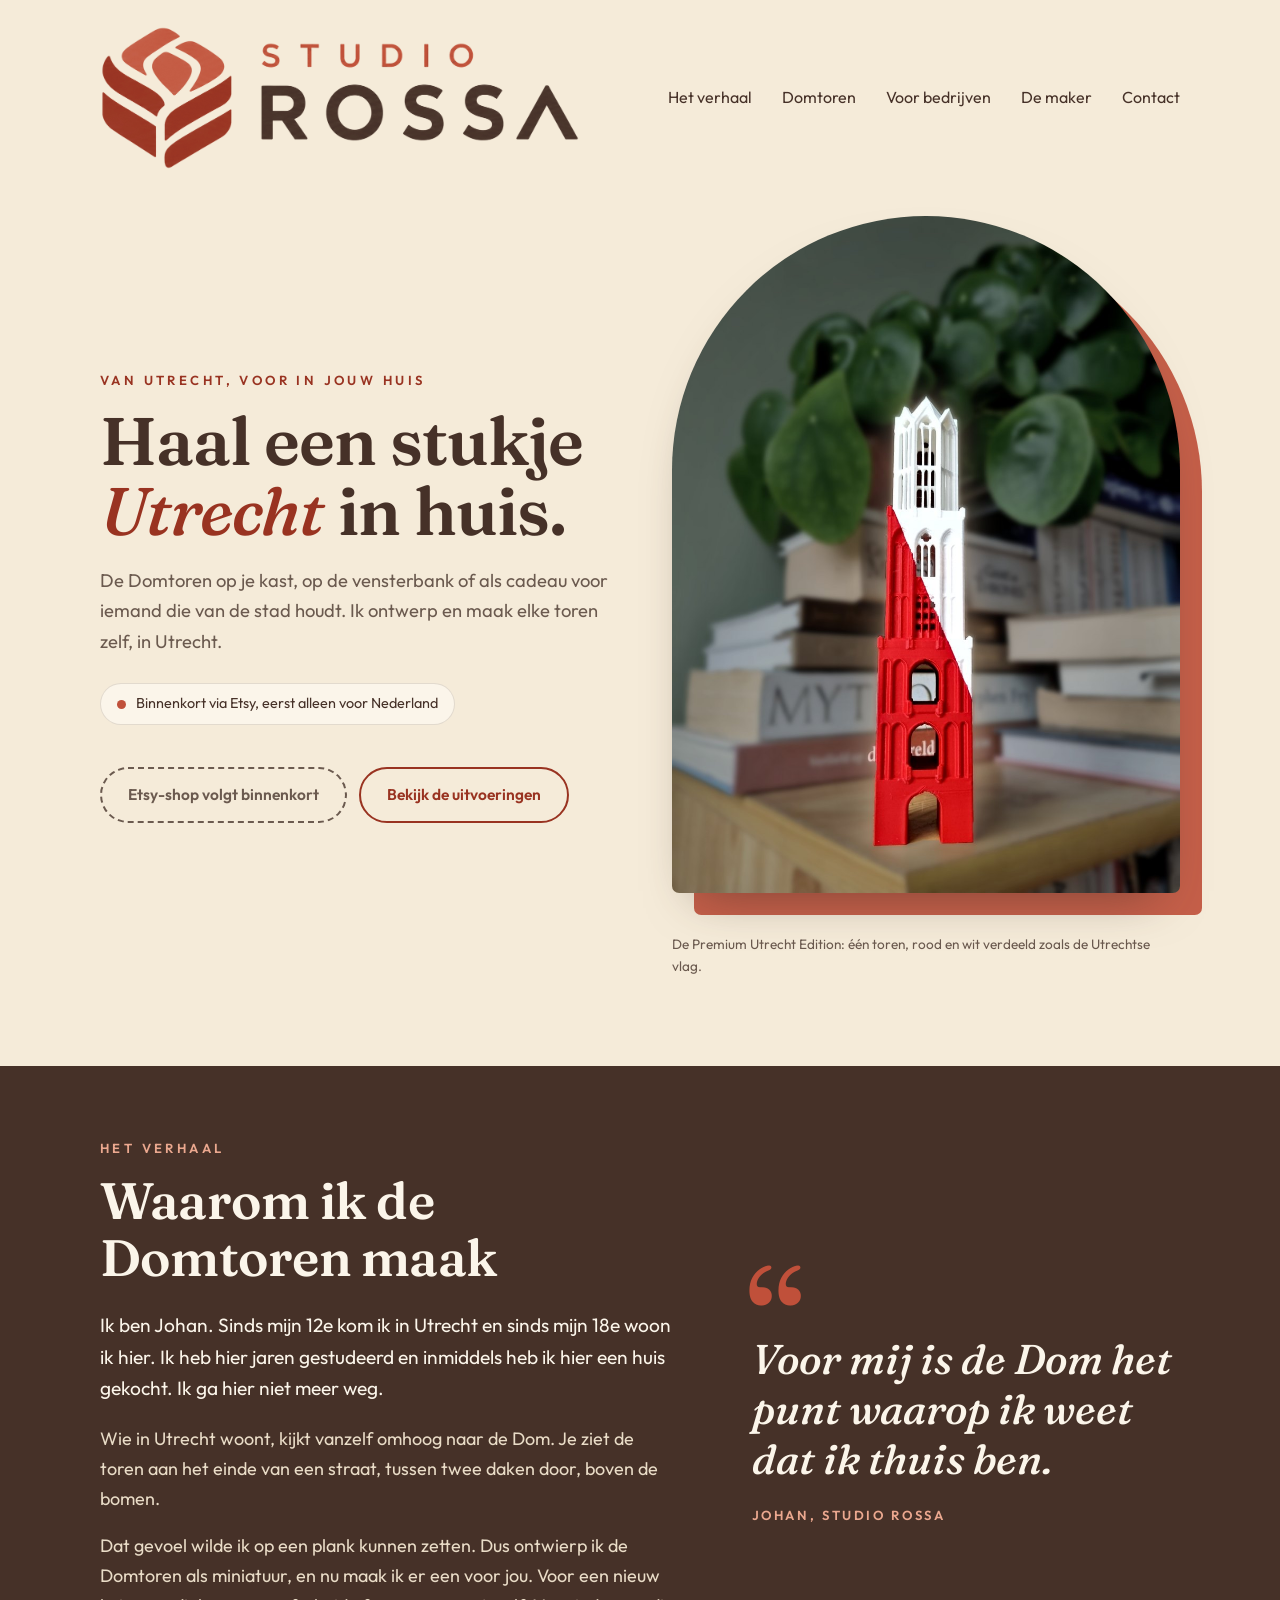
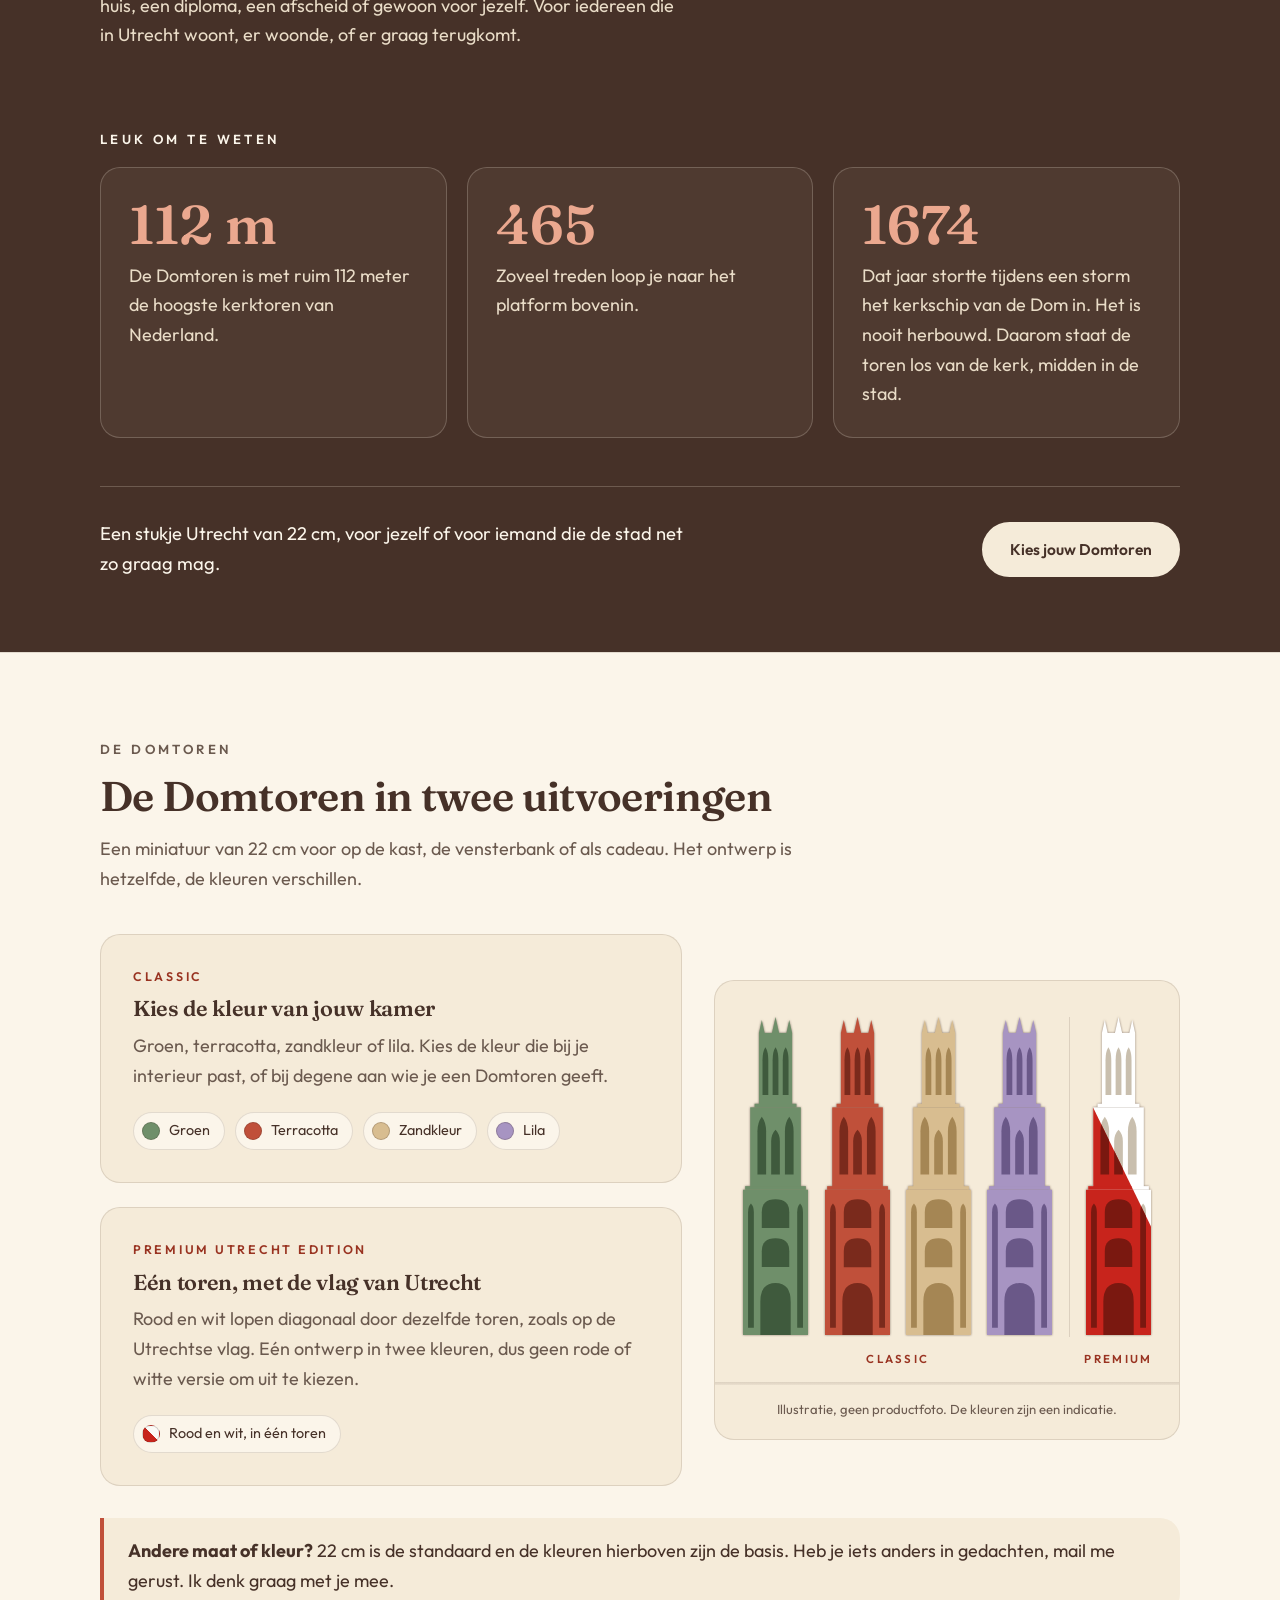
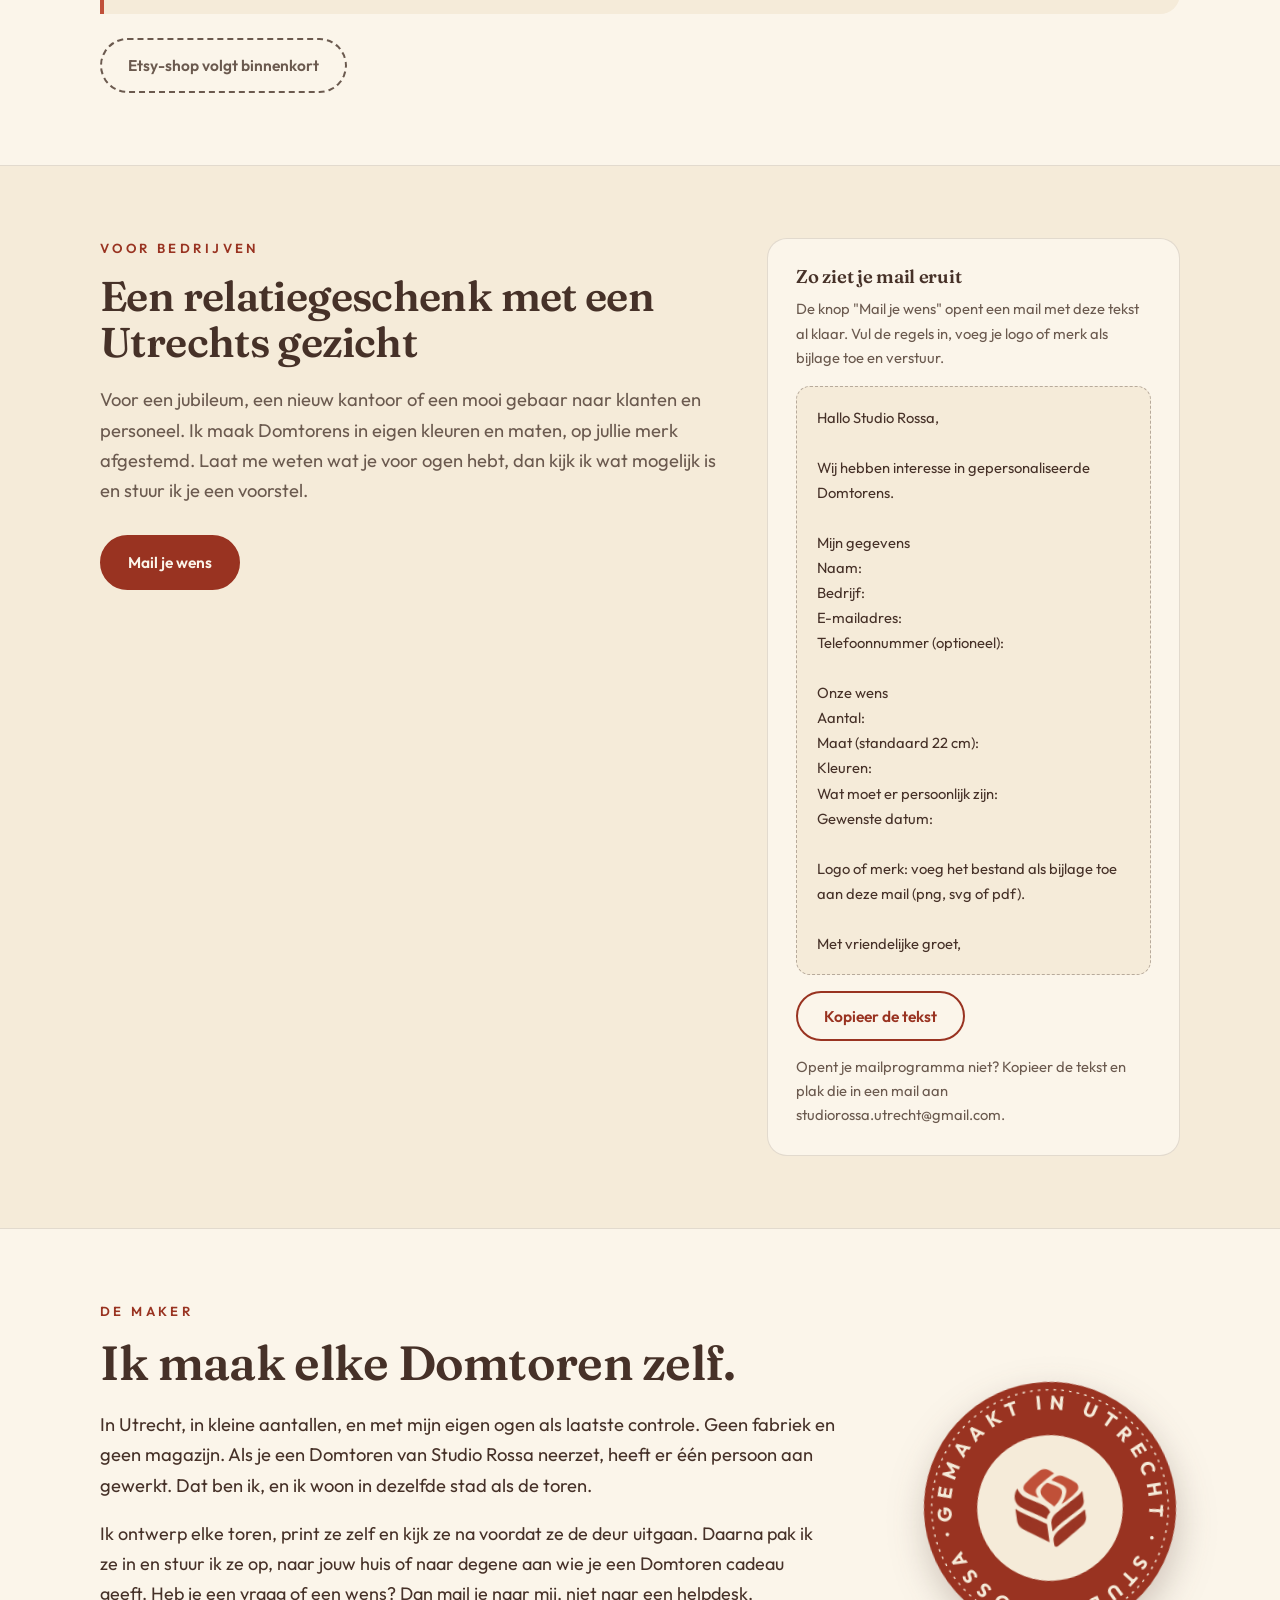
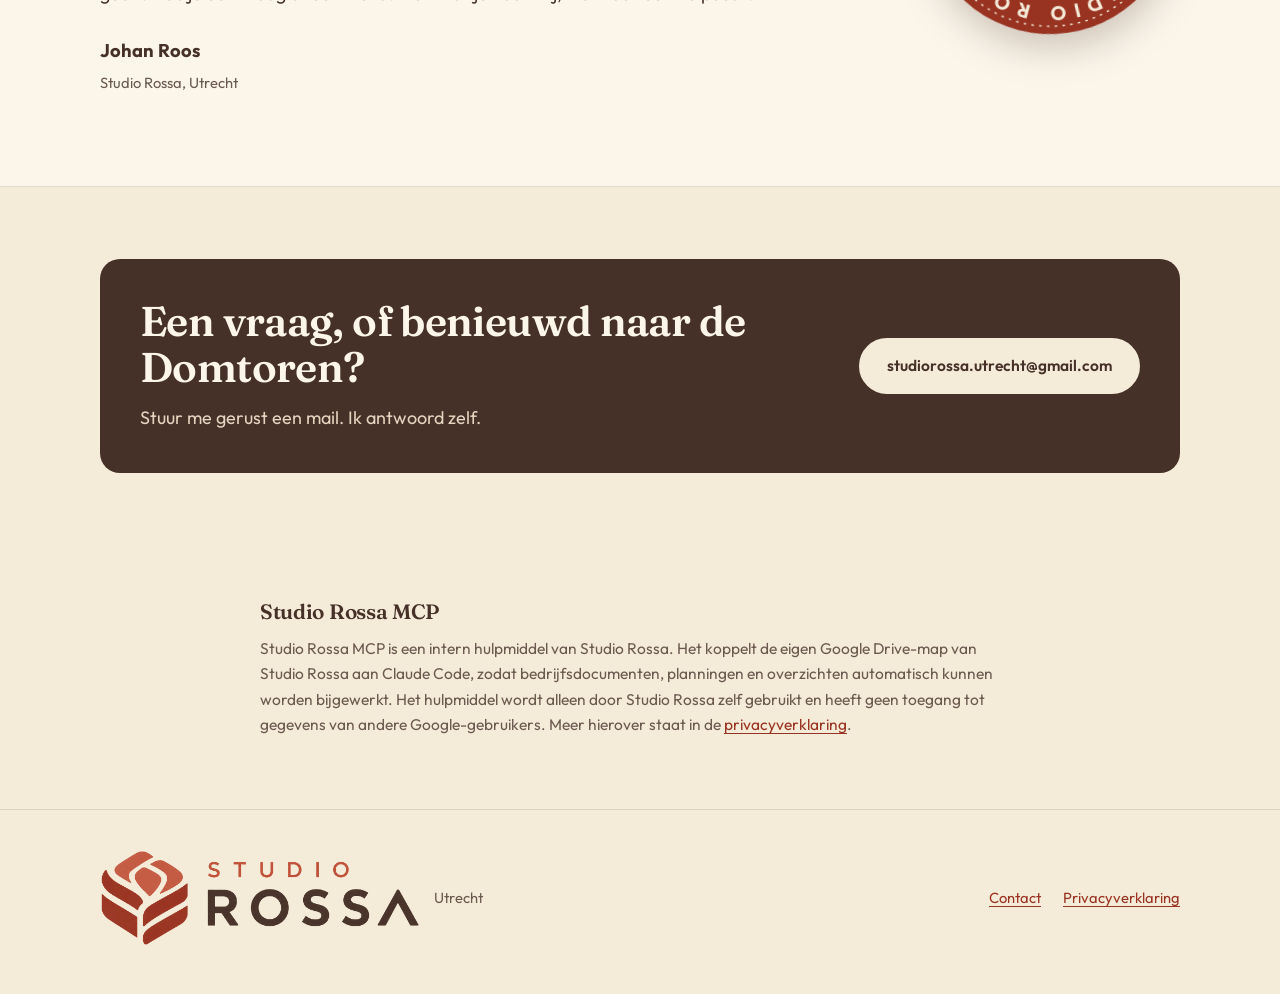
==== commit 5feb7945: "Geen geslacht bij de toren, 12e en 18e, andere kop bij het verhaal, grotere logo's, mailsjabloon met" ====
--- a/index.html
+++ b/index.html
@@ -61,7 +61,7 @@
 <header class="site-header">
   <div class="wrap">
     <a class="brand" href="./" aria-label="Studio Rossa, naar de startpagina">
-      <img src="assets/logo.png" width="334" height="100" alt="Studio Rossa">
+      <img src="assets/logo.png" width="480" height="144" alt="Studio Rossa">
     </a>
     <nav class="nav" aria-label="Hoofdmenu">
       <a href="#verhaal">Het verhaal</a>
@@ -102,14 +102,14 @@
     <div class="wrap">
       <div class="story-grid">
         <div class="story-text">
-          <p class="kicker">Waarom de Domtoren</p>
-          <h2 id="verhaal-titel">Ik ga hier nooit meer weg. Daarom maak ik de Dom.</h2>
-          <p class="big">Ik ben Johan. Sinds mijn twaalfde kom ik in Utrecht en op mijn achttiende ging ik er wonen. Ik heb hier jaren gestudeerd en inmiddels heb ik hier een huis gekocht.</p>
-          <p>Wie in Utrecht woont, kijkt vanzelf omhoog naar de Dom. Je ziet hem aan het einde van een straat, tussen twee daken door, boven de bomen.</p>
-          <p>Dat gevoel wilde ik op een plank kunnen zetten. Dus ontwierp ik de Domtoren als miniatuur, en nu maak ik hem voor jou. Voor een nieuw huis, een diploma, een afscheid of gewoon voor jezelf. Voor iedereen die in Utrecht woont, er woonde, of er graag terugkomt.</p>
+          <p class="kicker">Het verhaal</p>
+          <h2 id="verhaal-titel">Waarom ik de Domtoren maak</h2>
+          <p class="big">Ik ben Johan. Sinds mijn 12e kom ik in Utrecht en sinds mijn 18e woon ik hier. Ik heb hier jaren gestudeerd en inmiddels heb ik hier een huis gekocht. Ik ga hier niet meer weg.</p>
+          <p>Wie in Utrecht woont, kijkt vanzelf omhoog naar de Dom. Je ziet de toren aan het einde van een straat, tussen twee daken door, boven de bomen.</p>
+          <p>Dat gevoel wilde ik op een plank kunnen zetten. Dus ontwierp ik de Domtoren als miniatuur, en nu maak ik er een voor jou. Voor een nieuw huis, een diploma, een afscheid of gewoon voor jezelf. Voor iedereen die in Utrecht woont, er woonde, of er graag terugkomt.</p>
         </div>
         <blockquote class="quote">
-          <p>Voor mij is hij het punt waarop ik weet dat ik thuis ben.</p>
+          <p>Voor mij is de Dom het punt waarop ik weet dat ik thuis ben.</p>
           <footer>Johan, Studio Rossa</footer>
         </blockquote>
       </div>
@@ -140,7 +140,7 @@
           <article class="card">
             <p class="tag">Classic</p>
             <h3>Kies de kleur van jouw kamer</h3>
-            <p>Groen, terracotta, zandkleur of lila. Kies de kleur die bij je interieur past, of bij de persoon aan wie je hem geeft.</p>
+            <p>Groen, terracotta, zandkleur of lila. Kies de kleur die bij je interieur past, of bij degene aan wie je een Domtoren geeft.</p>
             <ul class="swatches" aria-label="Kleuren van de Classic">
               <li><i style="--c:#6f8f6a"></i>Groen</li>
               <li><i style="--c:#c0503a"></i>Terracotta</li>
@@ -194,20 +194,34 @@
           <h2 id="bedrijven-titel">Een relatiegeschenk met een Utrechts gezicht</h2>
           <p class="lead">Voor een jubileum, een nieuw kantoor of een mooi gebaar naar klanten en personeel. Ik maak Domtorens in eigen kleuren en maten, op jullie merk afgestemd. Laat me weten wat je voor ogen hebt, dan kijk ik wat mogelijk is en stuur ik je een voorstel.</p>
           <div class="actions">
-            <a class="btn" href="mailto:studiorossa.utrecht@gmail.com?subject=Gepersonaliseerde%20Domtoren%20voor%20ons%20bedrijf&amp;body=Hallo%20Studio%20Rossa%2C%0A%0AWij%20hebben%20interesse%20in%20gepersonaliseerde%20Domtorens.%0A%0ABedrijf%3A%0AAantal%3A%0AMaat%20(standaard%2022%20cm)%3A%0AKleuren%3A%0AWat%20moet%20er%20persoonlijk%20zijn%3A%0AGewenste%20datum%3A%0A%0ALogo%20of%20merk%3A%20voeg%20het%20bestand%20als%20bijlage%20toe%20aan%20deze%20mail%20(png%2C%20svg%20of%20pdf)%0A%0AMet%20vriendelijke%20groet%2C%0A">Mail je wens</a>
+            <a class="btn" href="mailto:studiorossa.utrecht@gmail.com?subject=Gepersonaliseerde%20Domtoren%20voor%20ons%20bedrijf&amp;body=Hallo%20Studio%20Rossa%2C%0A%0AWij%20hebben%20interesse%20in%20gepersonaliseerde%20Domtorens.%0A%0AMijn%20gegevens%0ANaam%3A%0ABedrijf%3A%0AE-mailadres%3A%0ATelefoonnummer%20%28optioneel%29%3A%0A%0AOnze%20wens%0AAantal%3A%0AMaat%20%28standaard%2022%20cm%29%3A%0AKleuren%3A%0AWat%20moet%20er%20persoonlijk%20zijn%3A%0AGewenste%20datum%3A%0A%0ALogo%20of%20merk%3A%20voeg%20het%20bestand%20als%20bijlage%20toe%20aan%20deze%20mail%20%28png%2C%20svg%20of%20pdf%29.%0A%0AMet%20vriendelijke%20groet%2C%0A">Mail je wens</a>
           </div>
         </div>
         <div class="checklist">
-          <h3>Handig om te vermelden</h3>
-          <ul>
-            <li>Voor welk bedrijf of welke gelegenheid</li>
-            <li>Hoeveel Domtorens je nodig hebt</li>
-            <li>Maat en kleuren, als het anders moet dan standaard</li>
-            <li>Wat er persoonlijk aan moet zijn</li>
-            <li>Tegen wanneer je ze wilt hebben</li>
-            <li><strong>Je logo of merk</strong>, als bijlage bij je mail (png, svg of pdf)</li>
-          </ul>
-          <p class="muted">Staat je wens er nog niet bij? Mail het gewoon.</p>
+          <h3>Zo ziet je mail eruit</h3>
+          <p class="muted">De knop "Mail je wens" opent een mail met deze tekst al klaar. Vul de regels in, voeg je logo of merk als bijlage toe en verstuur.</p>
+          <pre class="template" id="mail-template" tabindex="0">Hallo Studio Rossa,
+
+Wij hebben interesse in gepersonaliseerde Domtorens.
+
+Mijn gegevens
+Naam:
+Bedrijf:
+E-mailadres:
+Telefoonnummer (optioneel):
+
+Onze wens
+Aantal:
+Maat (standaard 22 cm):
+Kleuren:
+Wat moet er persoonlijk zijn:
+Gewenste datum:
+
+Logo of merk: voeg het bestand als bijlage toe aan deze mail (png, svg of pdf).
+
+Met vriendelijke groet,</pre>
+          <button type="button" class="btn ghost" id="copy-template" hidden>Kopieer de tekst</button>
+          <p class="muted small">Opent je mailprogramma niet? Kopieer de tekst en plak die in een mail aan studiorossa.utrecht@gmail.com.</p>
         </div>
       </div>
     </div>
@@ -220,7 +234,7 @@
           <p class="kicker">De maker</p>
           <h2 id="maker-titel">Ik maak elke Domtoren zelf.</h2>
           <p class="lead">In Utrecht, in kleine aantallen, en met mijn eigen ogen als laatste controle. Geen fabriek en geen magazijn. Als je een Domtoren van Studio Rossa neerzet, heeft er één persoon aan gewerkt. Dat ben ik, en ik woon in dezelfde stad als de toren.</p>
-          <p>Ik ontwerp hem, ik print hem zelf en ik kijk elke toren na voordat hij de deur uitgaat. Daarna pak ik hem in en stuur ik hem op, naar jouw huis of naar de persoon aan wie je hem cadeau geeft. Heb je een vraag of een wens? Dan mail je naar mij, niet naar een helpdesk.</p>
+          <p>Ik ontwerp elke toren, print ze zelf en kijk ze na voordat ze de deur uitgaan. Daarna pak ik ze in en stuur ik ze op, naar jouw huis of naar degene aan wie je een Domtoren cadeau geeft. Heb je een vraag of een wens? Dan mail je naar mij, niet naar een helpdesk.</p>
           <p class="sign"><b>Johan Roos</b><span>Studio Rossa, Utrecht</span></p>
         </div>
         <svg class="stamp" viewBox="0 0 200 200" role="img" aria-label="Gemaakt in Utrecht door Studio Rossa">
@@ -258,7 +272,7 @@
 <footer class="site-footer">
   <div class="wrap">
     <div class="id">
-      <img src="assets/logo.png" width="234" height="70" alt="Studio Rossa">
+      <img src="assets/logo.png" width="320" height="96" alt="Studio Rossa">
       <span>Utrecht</span>
     </div>
     <nav aria-label="Voettekst">
@@ -268,5 +282,19 @@
   </div>
 </footer>
 
+<script>
+(function () {
+  var btn = document.getElementById("copy-template");
+  var src = document.getElementById("mail-template");
+  if (!btn || !src || !navigator.clipboard) return;
+  btn.hidden = false;
+  btn.addEventListener("click", function () {
+    navigator.clipboard.writeText(src.innerText).then(function () {
+      btn.textContent = "Gekopieerd";
+      setTimeout(function () { btn.textContent = "Kopieer de tekst"; }, 2000);
+    });
+  });
+})();
+</script>
 </body>
 </html>
--- a/style.css
+++ b/style.css
@@ -82,7 +82,7 @@
   gap: 24px;
 }
 
-.brand img { height: 100px; width: auto; }
+.brand img { width: clamp(250px, 78vw, 480px); height: auto; }
 
 .nav {
   display: flex;
@@ -139,6 +139,8 @@
 .actions { display: flex; flex-wrap: wrap; gap: 12px; margin-top: 28px; }
 
 .btn {
+  font-family: inherit;
+  cursor: pointer;
   display: inline-block;
   padding: 13px 26px;
   border-radius: 999px;
@@ -512,7 +514,21 @@
   border: 1px solid var(--line);
 }
 
-.checklist h3 { margin-bottom: 14px; font-size: 1.1rem; }
+.checklist h3 { margin-bottom: 10px; font-size: 1.15rem; }
+
+.template {
+  margin: 16px 0;
+  padding: 18px 20px;
+  border: 1px dashed rgba(70, 49, 40, 0.35);
+  border-radius: 14px;
+  background: var(--paper);
+  font: 0.92rem/1.7 var(--font);
+  white-space: pre-wrap;
+  overflow-wrap: anywhere;
+}
+
+.checklist .btn { margin-bottom: 14px; }
+.muted.small { font-size: 0.88rem; }
 
 .checklist ul {
   margin: 0 0 16px;
@@ -578,7 +594,7 @@
 }
 
 .site-footer .id { display: flex; align-items: center; gap: 14px; color: var(--muted); }
-.site-footer img { height: 70px; width: auto; }
+.site-footer img { width: clamp(220px, 60vw, 320px); height: auto; }
 .site-footer nav { display: flex; gap: 22px; }
 
 /* Tekstpagina (privacy) */
@@ -603,19 +619,17 @@
   .stamp { width: 200px; margin: 0 auto; order: -1; }
   .business { gap: 32px; }
   .arch::before { inset: 16px -12px -16px 12px; }
-  .brand img { height: 84px; }
   .contact { grid-template-columns: 1fr; padding: 32px 24px; }
   .card { padding: 26px 22px; }
 }
 
-@media (max-width: 1000px) {
+@media (max-width: 1140px) {
   .site-header .wrap { flex-wrap: wrap; gap: 12px 24px; }
   .nav { gap: 22px; flex-wrap: wrap; }
 }
 
 @media (max-width: 520px) {
   .nav { display: grid; grid-template-columns: repeat(3, auto); justify-content: start; gap: 4px 26px; font-size: 0.92rem; }
-  .brand img { height: 68px; }
   .shelf { padding: 24px 16px 0; }
   .plinth { margin: 0 -16px; }
   .shelf .label { letter-spacing: 0.1em; font-size: 0.66rem; }
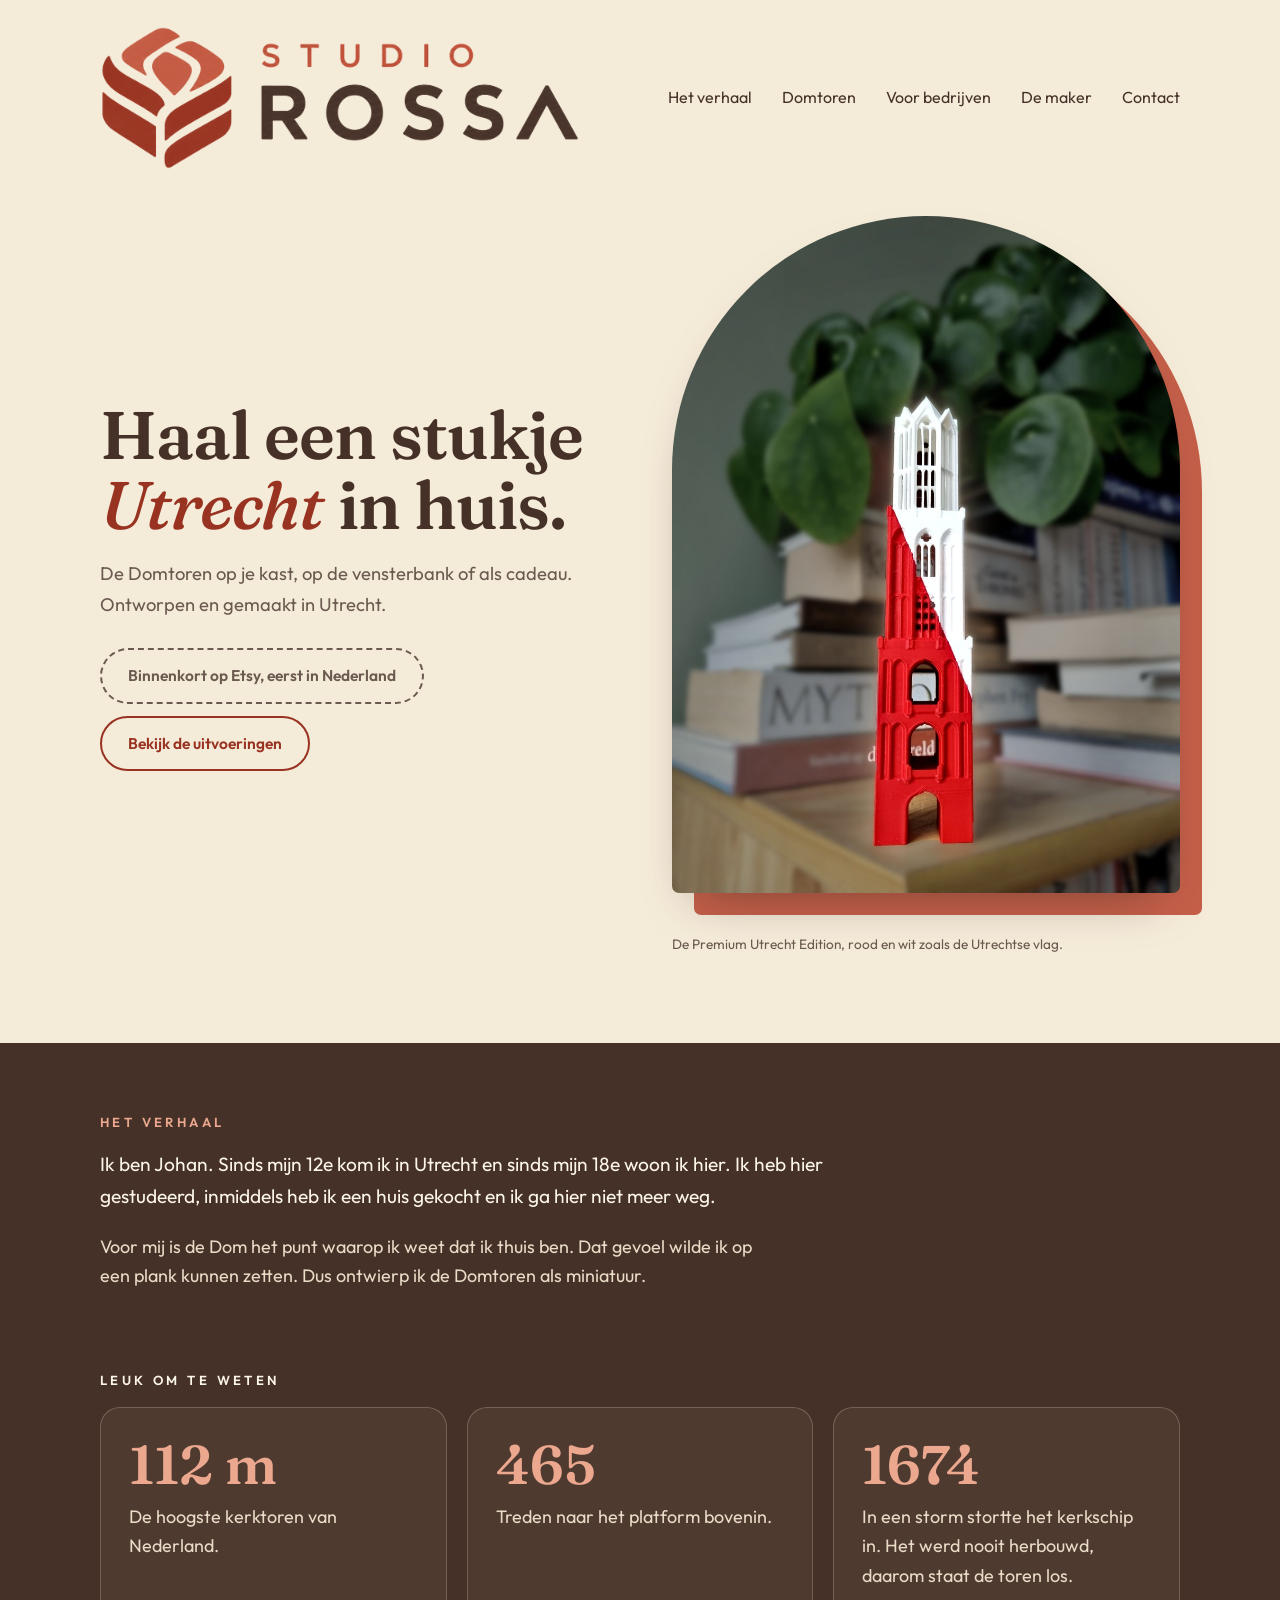
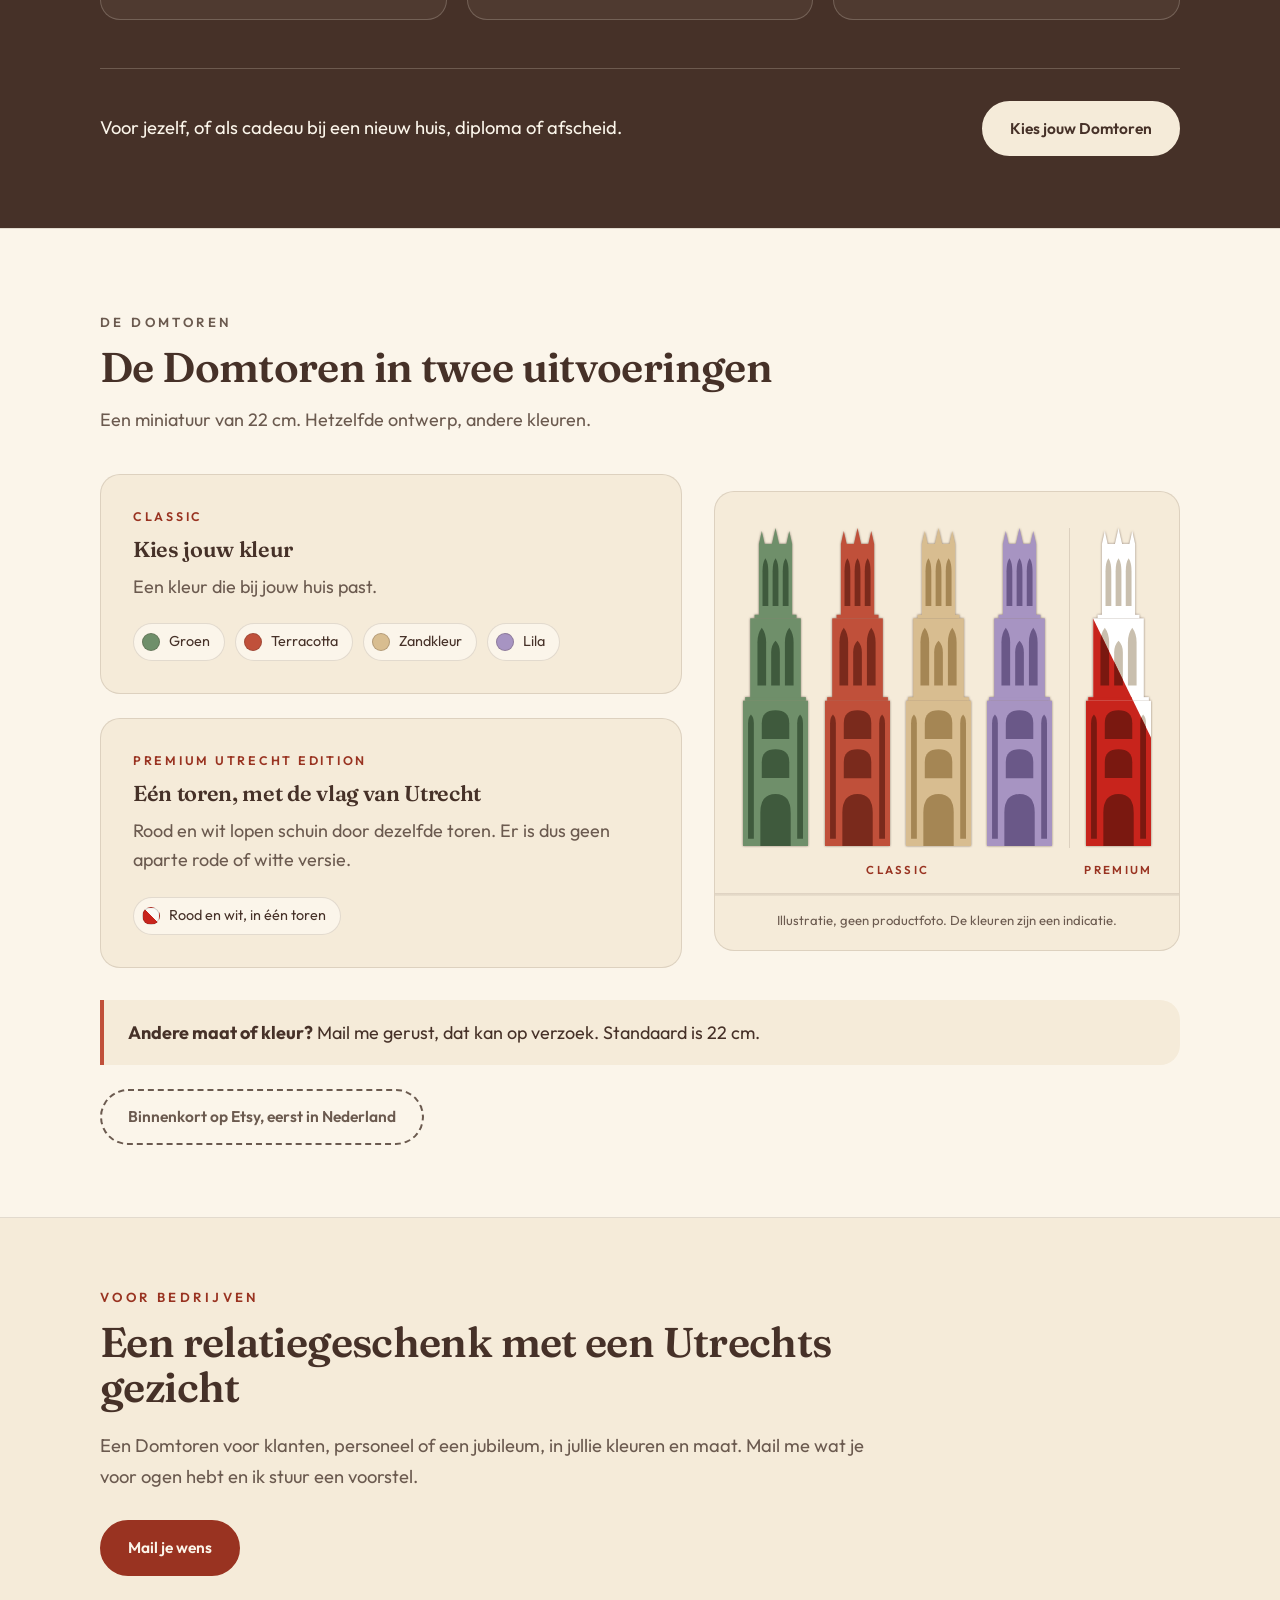
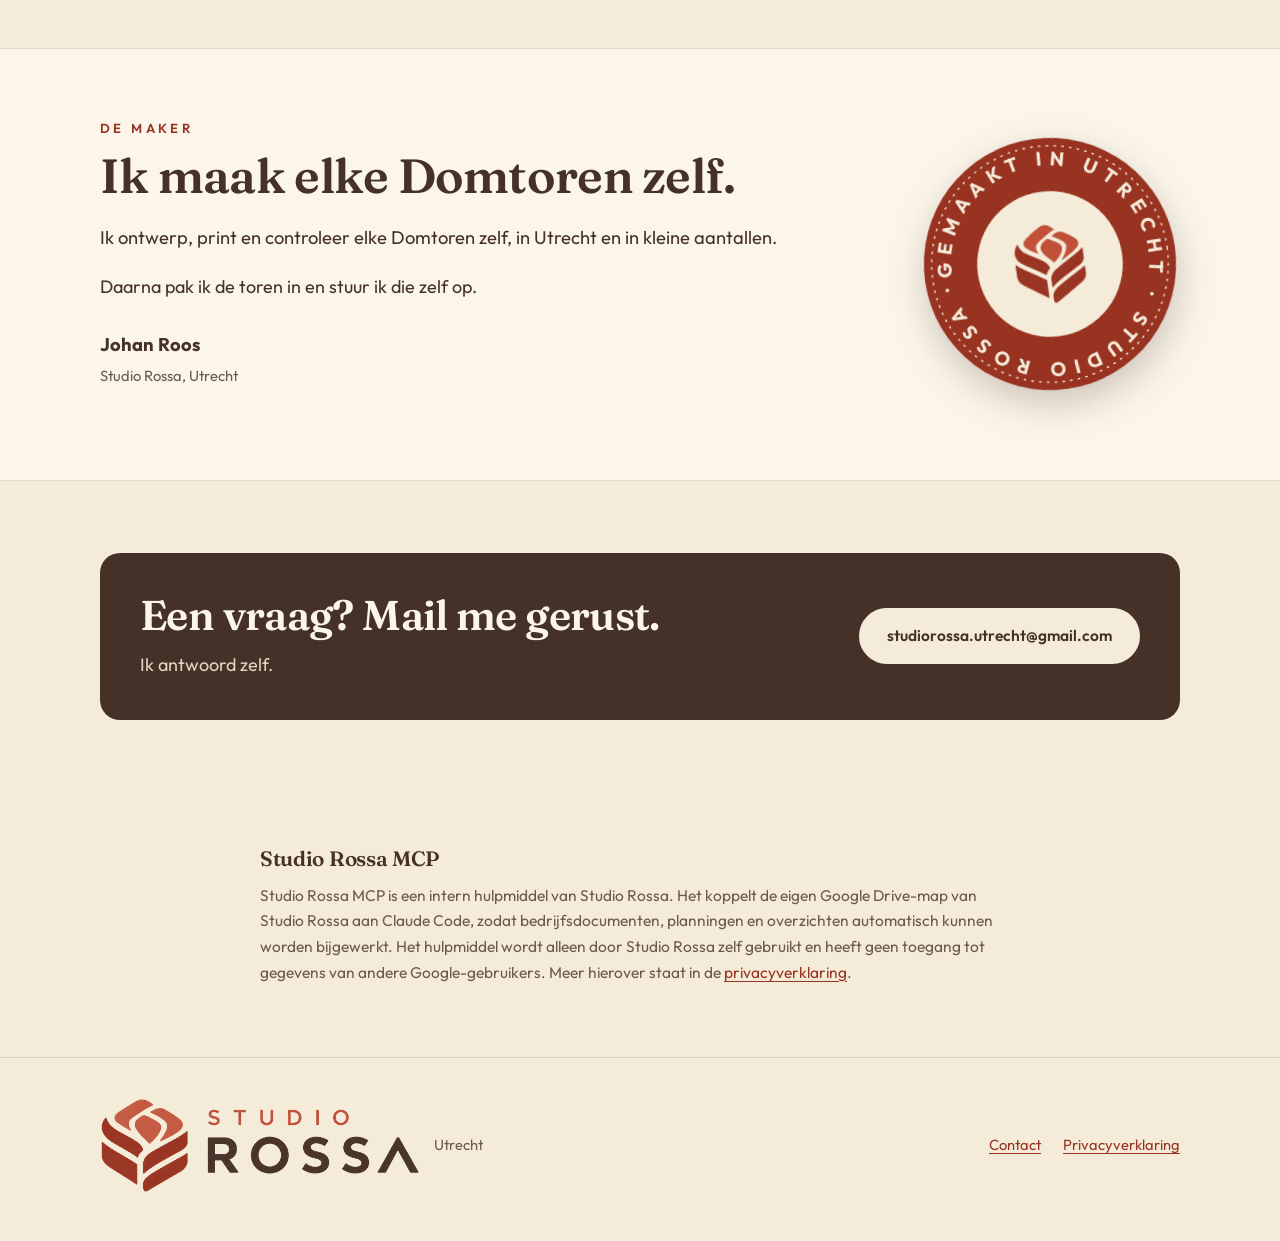
==== commit e4007257: "Minder tekst, geen mailuitleg naast de knop, kop bij het verhaal en citaat weg, plek voor foto van d" ====
--- a/index.html
+++ b/index.html
@@ -4,7 +4,7 @@
 <meta charset="utf-8">
 <meta name="viewport" content="width=device-width, initial-scale=1">
 <title>Studio Rossa | Een stukje Utrecht in huis, de Domtoren</title>
-<meta name="description" content="Haal een stukje Utrecht in huis. Johan maakt de Domtoren als miniatuur van 22 cm, voor op de kast of als cadeau. Ik ontwerp en maak elke toren zelf, in Utrecht. Ook gepersonaliseerd voor bedrijven.">
+<meta name="description" content="Haal een stukje Utrecht in huis: de Domtoren als miniatuur van 22 cm, voor op de kast of als cadeau. Ontworpen en gemaakt door Johan in Utrecht. Ook gepersonaliseerd voor bedrijven.">
 <meta name="theme-color" content="#f5ebd9">
 <link rel="canonical" href="https://studiorossa.nl/">
 <link rel="icon" type="image/png" sizes="48x48" href="assets/favicon.png">
@@ -77,13 +77,11 @@
   <section class="hero" aria-labelledby="titel">
     <div class="wrap">
       <div class="hero-text">
-        <p class="kicker">Van Utrecht, voor in jouw huis</p>
         <h1 id="titel">Haal een stukje <em>Utrecht</em> in huis.</h1>
-        <p class="lead">De Domtoren op je kast, op de vensterbank of als cadeau voor iemand die van de stad houdt. Ik ontwerp en maak elke toren zelf, in Utrecht.</p>
-        <p class="status">Binnenkort via Etsy, eerst alleen voor Nederland</p>
+        <p class="lead">De Domtoren op je kast, op de vensterbank of als cadeau. Ontworpen en gemaakt in Utrecht.</p>
         <div class="actions">
           <!-- ETSY-LINK: vervang dit element door <a class="btn" href="ETSY-URL">Naar de Etsy-shop</a> zodra de shop open is -->
-          <span class="btn soon">Etsy-shop volgt binnenkort</span>
+          <span class="btn soon">Binnenkort op Etsy, eerst in Nederland</span>
           <a class="btn ghost" href="#domtoren">Bekijk de uitvoeringen</a>
         </div>
       </div>
@@ -93,7 +91,7 @@
           <img src="assets/premium-domtoren.jpg" width="960" height="1280"
                alt="De Premium Utrecht Edition van de Domtoren op een boekenplank, naast een plant: onderin rood, bovenin wit, met een diagonale scheiding zoals de Utrechtse vlag">
         </div>
-        <figcaption>De Premium Utrecht Edition: één toren, rood en wit verdeeld zoals de Utrechtse vlag.</figcaption>
+        <figcaption>De Premium Utrecht Edition, rood en wit zoals de Utrechtse vlag.</figcaption>
       </figure>
     </div>
   </section>
@@ -102,27 +100,22 @@
     <div class="wrap">
       <div class="story-grid">
         <div class="story-text">
-          <p class="kicker">Het verhaal</p>
-          <h2 id="verhaal-titel">Waarom ik de Domtoren maak</h2>
-          <p class="big">Ik ben Johan. Sinds mijn 12e kom ik in Utrecht en sinds mijn 18e woon ik hier. Ik heb hier jaren gestudeerd en inmiddels heb ik hier een huis gekocht. Ik ga hier niet meer weg.</p>
-          <p>Wie in Utrecht woont, kijkt vanzelf omhoog naar de Dom. Je ziet de toren aan het einde van een straat, tussen twee daken door, boven de bomen.</p>
-          <p>Dat gevoel wilde ik op een plank kunnen zetten. Dus ontwierp ik de Domtoren als miniatuur, en nu maak ik er een voor jou. Voor een nieuw huis, een diploma, een afscheid of gewoon voor jezelf. Voor iedereen die in Utrecht woont, er woonde, of er graag terugkomt.</p>
-        </div>
-        <blockquote class="quote">
-          <p>Voor mij is de Dom het punt waarop ik weet dat ik thuis ben.</p>
-          <footer>Johan, Studio Rossa</footer>
-        </blockquote>
+          <h2 class="kicker" id="verhaal-titel">Het verhaal</h2>
+          <p class="big">Ik ben Johan. Sinds mijn 12e kom ik in Utrecht en sinds mijn 18e woon ik hier. Ik heb hier gestudeerd, inmiddels heb ik een huis gekocht en ik ga hier niet meer weg.</p>
+          <p>Voor mij is de Dom het punt waarop ik weet dat ik thuis ben. Dat gevoel wilde ik op een plank kunnen zetten. Dus ontwierp ik de Domtoren als miniatuur.</p>
+        </div>
+        <!-- FOTO-DOM: hier komt een foto van de echte Domtoren. Zie README (Foto van de Dom). -->
       </div>
 
       <h3 class="facts-title">Leuk om te weten</h3>
       <div class="facts">
-        <div class="fact"><b>112 m</b><p>De Domtoren is met ruim 112 meter de hoogste kerktoren van Nederland.</p></div>
-        <div class="fact"><b>465</b><p>Zoveel treden loop je naar het platform bovenin.</p></div>
-        <div class="fact"><b>1674</b><p>Dat jaar stortte tijdens een storm het kerkschip van de Dom in. Het is nooit herbouwd. Daarom staat de toren los van de kerk, midden in de stad.</p></div>
+        <div class="fact"><b>112 m</b><p>De hoogste kerktoren van Nederland.</p></div>
+        <div class="fact"><b>465</b><p>Treden naar het platform bovenin.</p></div>
+        <div class="fact"><b>1674</b><p>In een storm stortte het kerkschip in. Het werd nooit herbouwd, daarom staat de toren los.</p></div>
       </div>
 
       <div class="story-cta">
-        <p>Een stukje Utrecht van 22 cm, voor jezelf of voor iemand die de stad net zo graag mag.</p>
+        <p>Voor jezelf, of als cadeau bij een nieuw huis, diploma of afscheid.</p>
         <a class="btn" href="#domtoren">Kies jouw Domtoren</a>
       </div>
     </div>
@@ -133,14 +126,14 @@
       <div class="section-head">
         <p class="kicker">De Domtoren</p>
         <h2 id="domtoren-titel">De Domtoren in twee uitvoeringen</h2>
-        <p>Een miniatuur van 22 cm voor op de kast, de vensterbank of als cadeau. Het ontwerp is hetzelfde, de kleuren verschillen.</p>
+        <p>Een miniatuur van 22 cm. Hetzelfde ontwerp, andere kleuren.</p>
       </div>
       <div class="showcase">
         <div class="cards">
           <article class="card">
             <p class="tag">Classic</p>
-            <h3>Kies de kleur van jouw kamer</h3>
-            <p>Groen, terracotta, zandkleur of lila. Kies de kleur die bij je interieur past, of bij degene aan wie je een Domtoren geeft.</p>
+            <h3>Kies jouw kleur</h3>
+            <p>Een kleur die bij jouw huis past.</p>
             <ul class="swatches" aria-label="Kleuren van de Classic">
               <li><i style="--c:#6f8f6a"></i>Groen</li>
               <li><i style="--c:#c0503a"></i>Terracotta</li>
@@ -151,7 +144,7 @@
           <article class="card">
             <p class="tag">Premium Utrecht Edition</p>
             <h3>Eén toren, met de vlag van Utrecht</h3>
-            <p>Rood en wit lopen diagonaal door dezelfde toren, zoals op de Utrechtse vlag. Eén ontwerp in twee kleuren, dus geen rode of witte versie om uit te kiezen.</p>
+            <p>Rood en wit lopen schuin door dezelfde toren. Er is dus geen aparte rode of witte versie.</p>
             <ul class="swatches" aria-label="Kleurstelling van de Utrecht Edition">
               <li><i class="split"></i>Rood en wit, in één toren</li>
             </ul>
@@ -177,11 +170,11 @@
         </figure>
       </div>
 
-      <p class="note"><strong>Andere maat of kleur?</strong> 22 cm is de standaard en de kleuren hierboven zijn de basis. Heb je iets anders in gedachten, mail me gerust. Ik denk graag met je mee.</p>
+      <p class="note"><strong>Andere maat of kleur?</strong> Mail me gerust, dat kan op verzoek. Standaard is 22 cm.</p>
 
       <div class="actions cta">
         <!-- ETSY-LINK: vervang dit element door <a class="btn" href="ETSY-URL">Naar de Etsy-shop</a> zodra de shop open is -->
-        <span class="btn soon">Etsy-shop volgt binnenkort</span>
+        <span class="btn soon">Binnenkort op Etsy, eerst in Nederland</span>
       </div>
     </div>
   </section>
@@ -189,39 +182,11 @@
   <section id="bedrijven" aria-labelledby="bedrijven-titel">
     <div class="wrap">
       <div class="business">
-        <div>
-          <p class="kicker">Voor bedrijven</p>
-          <h2 id="bedrijven-titel">Een relatiegeschenk met een Utrechts gezicht</h2>
-          <p class="lead">Voor een jubileum, een nieuw kantoor of een mooi gebaar naar klanten en personeel. Ik maak Domtorens in eigen kleuren en maten, op jullie merk afgestemd. Laat me weten wat je voor ogen hebt, dan kijk ik wat mogelijk is en stuur ik je een voorstel.</p>
-          <div class="actions">
-            <a class="btn" href="mailto:studiorossa.utrecht@gmail.com?subject=Gepersonaliseerde%20Domtoren%20voor%20ons%20bedrijf&amp;body=Hallo%20Studio%20Rossa%2C%0A%0AWij%20hebben%20interesse%20in%20gepersonaliseerde%20Domtorens.%0A%0AMijn%20gegevens%0ANaam%3A%0ABedrijf%3A%0AE-mailadres%3A%0ATelefoonnummer%20%28optioneel%29%3A%0A%0AOnze%20wens%0AAantal%3A%0AMaat%20%28standaard%2022%20cm%29%3A%0AKleuren%3A%0AWat%20moet%20er%20persoonlijk%20zijn%3A%0AGewenste%20datum%3A%0A%0ALogo%20of%20merk%3A%20voeg%20het%20bestand%20als%20bijlage%20toe%20aan%20deze%20mail%20%28png%2C%20svg%20of%20pdf%29.%0A%0AMet%20vriendelijke%20groet%2C%0A">Mail je wens</a>
-          </div>
-        </div>
-        <div class="checklist">
-          <h3>Zo ziet je mail eruit</h3>
-          <p class="muted">De knop "Mail je wens" opent een mail met deze tekst al klaar. Vul de regels in, voeg je logo of merk als bijlage toe en verstuur.</p>
-          <pre class="template" id="mail-template" tabindex="0">Hallo Studio Rossa,
-
-Wij hebben interesse in gepersonaliseerde Domtorens.
-
-Mijn gegevens
-Naam:
-Bedrijf:
-E-mailadres:
-Telefoonnummer (optioneel):
-
-Onze wens
-Aantal:
-Maat (standaard 22 cm):
-Kleuren:
-Wat moet er persoonlijk zijn:
-Gewenste datum:
-
-Logo of merk: voeg het bestand als bijlage toe aan deze mail (png, svg of pdf).
-
-Met vriendelijke groet,</pre>
-          <button type="button" class="btn ghost" id="copy-template" hidden>Kopieer de tekst</button>
-          <p class="muted small">Opent je mailprogramma niet? Kopieer de tekst en plak die in een mail aan studiorossa.utrecht@gmail.com.</p>
+        <p class="kicker">Voor bedrijven</p>
+        <h2 id="bedrijven-titel">Een relatiegeschenk met een Utrechts gezicht</h2>
+        <p class="lead">Een Domtoren voor klanten, personeel of een jubileum, in jullie kleuren en maat. Mail me wat je voor ogen hebt en ik stuur een voorstel.</p>
+        <div class="actions">
+          <a class="btn" href="mailto:studiorossa.utrecht@gmail.com?subject=Gepersonaliseerde%20Domtoren%20voor%20ons%20bedrijf&amp;body=Hallo%20Studio%20Rossa%2C%0A%0AWij%20hebben%20interesse%20in%20gepersonaliseerde%20Domtorens.%0A%0AMijn%20gegevens%0ANaam%3A%0ABedrijf%3A%0AE-mailadres%3A%0ATelefoonnummer%20%28optioneel%29%3A%0A%0AOnze%20wens%0AAantal%3A%0AMaat%20%28standaard%2022%20cm%29%3A%0AKleuren%3A%0AWat%20moet%20er%20persoonlijk%20zijn%3A%0AGewenste%20datum%3A%0A%0ALogo%20of%20merk%3A%20voeg%20het%20bestand%20als%20bijlage%20toe%20aan%20deze%20mail%20%28png%2C%20svg%20of%20pdf%29.%0A%0AMet%20vriendelijke%20groet%2C%0A">Mail je wens</a>
         </div>
       </div>
     </div>
@@ -233,8 +198,8 @@
         <div class="maker-text">
           <p class="kicker">De maker</p>
           <h2 id="maker-titel">Ik maak elke Domtoren zelf.</h2>
-          <p class="lead">In Utrecht, in kleine aantallen, en met mijn eigen ogen als laatste controle. Geen fabriek en geen magazijn. Als je een Domtoren van Studio Rossa neerzet, heeft er één persoon aan gewerkt. Dat ben ik, en ik woon in dezelfde stad als de toren.</p>
-          <p>Ik ontwerp elke toren, print ze zelf en kijk ze na voordat ze de deur uitgaan. Daarna pak ik ze in en stuur ik ze op, naar jouw huis of naar degene aan wie je een Domtoren cadeau geeft. Heb je een vraag of een wens? Dan mail je naar mij, niet naar een helpdesk.</p>
+          <p class="lead">Ik ontwerp, print en controleer elke Domtoren zelf, in Utrecht en in kleine aantallen.</p>
+          <p>Daarna pak ik de toren in en stuur ik die zelf op.</p>
           <p class="sign"><b>Johan Roos</b><span>Studio Rossa, Utrecht</span></p>
         </div>
         <svg class="stamp" viewBox="0 0 200 200" role="img" aria-label="Gemaakt in Utrecht door Studio Rossa">
@@ -253,8 +218,8 @@
     <div class="wrap">
       <div class="contact">
         <div>
-          <h2 id="contact-titel">Een vraag, of benieuwd naar de Domtoren?</h2>
-          <p>Stuur me gerust een mail. Ik antwoord zelf.</p>
+          <h2 id="contact-titel">Een vraag? Mail me gerust.</h2>
+          <p>Ik antwoord zelf.</p>
         </div>
         <a class="btn" href="mailto:studiorossa.utrecht@gmail.com">studiorossa.utrecht@gmail.com</a>
       </div>
@@ -282,19 +247,5 @@
   </div>
 </footer>
 
-<script>
-(function () {
-  var btn = document.getElementById("copy-template");
-  var src = document.getElementById("mail-template");
-  if (!btn || !src || !navigator.clipboard) return;
-  btn.hidden = false;
-  btn.addEventListener("click", function () {
-    navigator.clipboard.writeText(src.innerText).then(function () {
-      btn.textContent = "Gekopieerd";
-      setTimeout(function () { btn.textContent = "Kopieer de tekst"; }, 2000);
-    });
-  });
-})();
-</script>
 </body>
 </html>
--- a/style.css
+++ b/style.css
@@ -104,6 +104,8 @@
 
 .kicker {
   margin: 0 0 14px;
+  font-family: var(--font);
+  line-height: 1.2;
   color: var(--brick);
   font-size: 0.82rem;
   font-weight: 600;
@@ -178,26 +180,6 @@
   align-items: center;
 }
 
-.status {
-  display: inline-flex;
-  align-items: center;
-  gap: 10px;
-  margin-top: 8px;
-  padding: 8px 16px;
-  border: 1px solid var(--line);
-  border-radius: 999px;
-  background: var(--paper-light);
-  font-size: 0.9rem;
-}
-
-.status::before {
-  content: "";
-  width: 9px;
-  height: 9px;
-  border-radius: 50%;
-  background: var(--terracotta);
-}
-
 .photo { margin: 0; }
 
 .arch {
@@ -373,50 +355,34 @@
 
 .story { background: var(--brown); color: var(--paper); }
 .story .kicker { color: #eba88f; }
-.story h2 { color: var(--paper-light); font-size: clamp(2rem, 4.6vw, 3.2rem); max-width: 16em; margin-bottom: 24px; }
+.story h2.kicker { color: #eba88f; font-size: 0.82rem; letter-spacing: 0.26em; margin: 0 0 18px; max-width: none; }
 .story p { color: #e9dcc7; }
 .story .big { font-size: 1.2rem; color: var(--paper-light); }
 
 .story-grid {
   display: grid;
-  grid-template-columns: 1.15fr 0.85fr;
-  gap: 72px;
-  align-items: center;
-}
-
-.quote {
-  position: relative;
-  margin: 0;
-  padding: 56px 0 0;
-}
-
-.quote::before {
-  content: "\201C";
-  position: absolute;
-  top: -28px;
-  left: -6px;
-  font-family: var(--display);
-  font-size: 9rem;
-  line-height: 1;
-  color: var(--terracotta);
-}
-
-.quote p {
-  margin: 0 0 20px;
-  font-family: var(--display);
-  font-style: italic;
-  font-weight: 500;
-  font-size: clamp(1.8rem, 3.4vw, 2.6rem);
-  line-height: 1.2;
-  color: var(--paper-light);
-}
-
-.quote footer {
+  grid-template-columns: 1fr;
+  gap: 56px;
+  align-items: center;
+}
+
+.story-grid.with-photo { grid-template-columns: 1.1fr 0.9fr; }
+
+.story-photo { margin: 0; }
+
+.story-photo img {
+  width: 100%;
+  height: auto;
+  aspect-ratio: 4 / 5;
+  object-fit: cover;
+  border-radius: var(--radius);
+  box-shadow: 0 24px 50px -26px rgba(0, 0, 0, 0.6);
+}
+
+.story-photo figcaption {
+  padding-top: 10px;
   font-size: 0.82rem;
-  font-weight: 600;
-  letter-spacing: 0.2em;
-  text-transform: uppercase;
-  color: #eba88f;
+  color: #cdbfa9;
 }
 
 .story-text p { max-width: 38em; }
@@ -499,62 +465,10 @@
 /* Bedrijven */
 
 .business {
-  display: grid;
-  grid-template-columns: 1.2fr 0.8fr;
-  gap: 48px;
-  align-items: start;
+  max-width: 44em;
 }
 
 .business .lead { max-width: none; }
-
-.checklist {
-  padding: 28px;
-  border-radius: var(--radius);
-  background: var(--paper-light);
-  border: 1px solid var(--line);
-}
-
-.checklist h3 { margin-bottom: 10px; font-size: 1.15rem; }
-
-.template {
-  margin: 16px 0;
-  padding: 18px 20px;
-  border: 1px dashed rgba(70, 49, 40, 0.35);
-  border-radius: 14px;
-  background: var(--paper);
-  font: 0.92rem/1.7 var(--font);
-  white-space: pre-wrap;
-  overflow-wrap: anywhere;
-}
-
-.checklist .btn { margin-bottom: 14px; }
-.muted.small { font-size: 0.88rem; }
-
-.checklist ul {
-  margin: 0 0 16px;
-  padding: 0;
-  list-style: none;
-}
-
-.checklist li {
-  position: relative;
-  padding: 7px 0 7px 26px;
-  border-bottom: 1px solid var(--line);
-  font-size: 0.97rem;
-}
-
-.checklist li::before {
-  content: "";
-  position: absolute;
-  left: 2px;
-  top: 15px;
-  width: 9px;
-  height: 9px;
-  border-radius: 50%;
-  background: var(--terracotta);
-}
-
-.checklist .muted { margin: 0; font-size: 0.92rem; }
 
 /* Contact */
 
@@ -613,8 +527,8 @@
   .arch { width: min(100%, 440px); }
   .hero .wrap { grid-template-columns: 1fr; gap: 40px; }
   section { padding: 52px 0; }
-  .cards, .showcase, .business, .maker, .story-grid, .facts { grid-template-columns: 1fr; }
-  .story-grid { gap: 40px; }
+  .cards, .showcase, .maker, .facts { grid-template-columns: 1fr; }
+  .story-grid, .story-grid.with-photo { grid-template-columns: 1fr; gap: 40px; }
   .maker { gap: 36px; }
   .stamp { width: 200px; margin: 0 auto; order: -1; }
   .business { gap: 32px; }
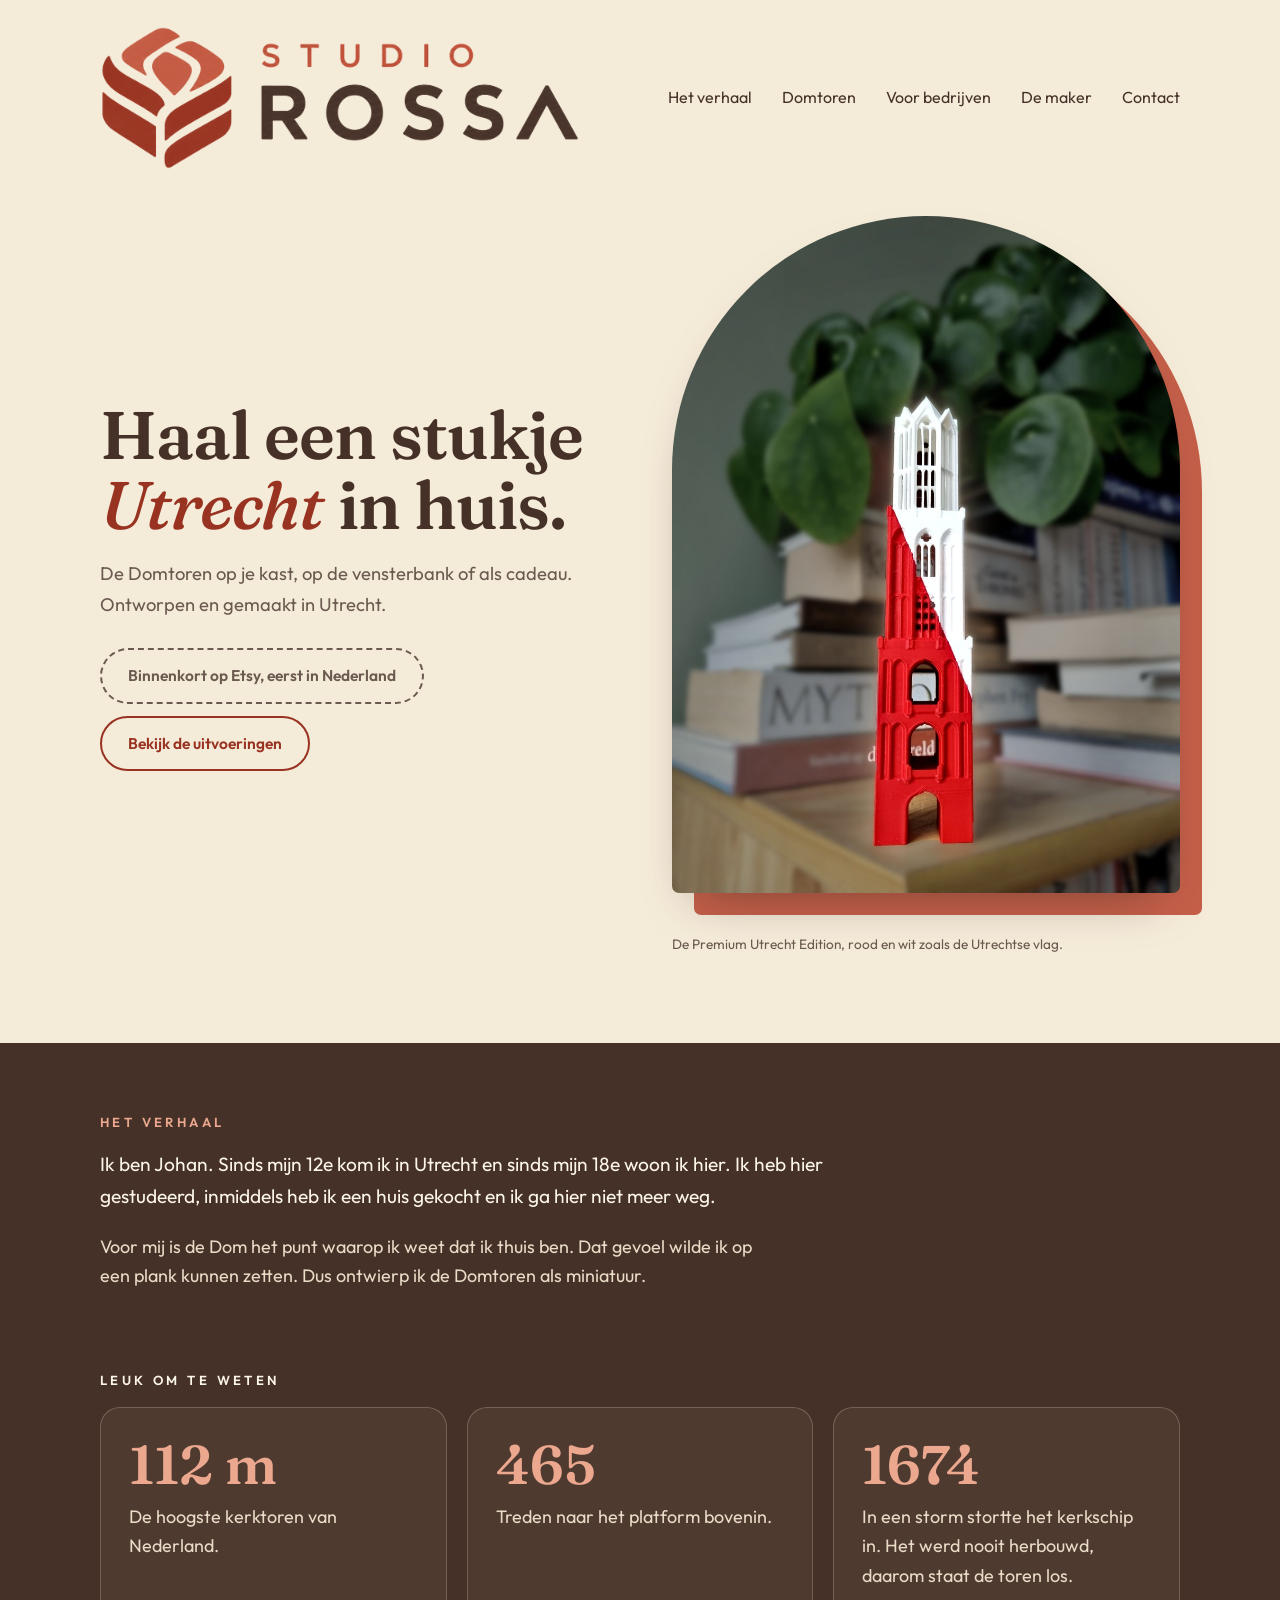
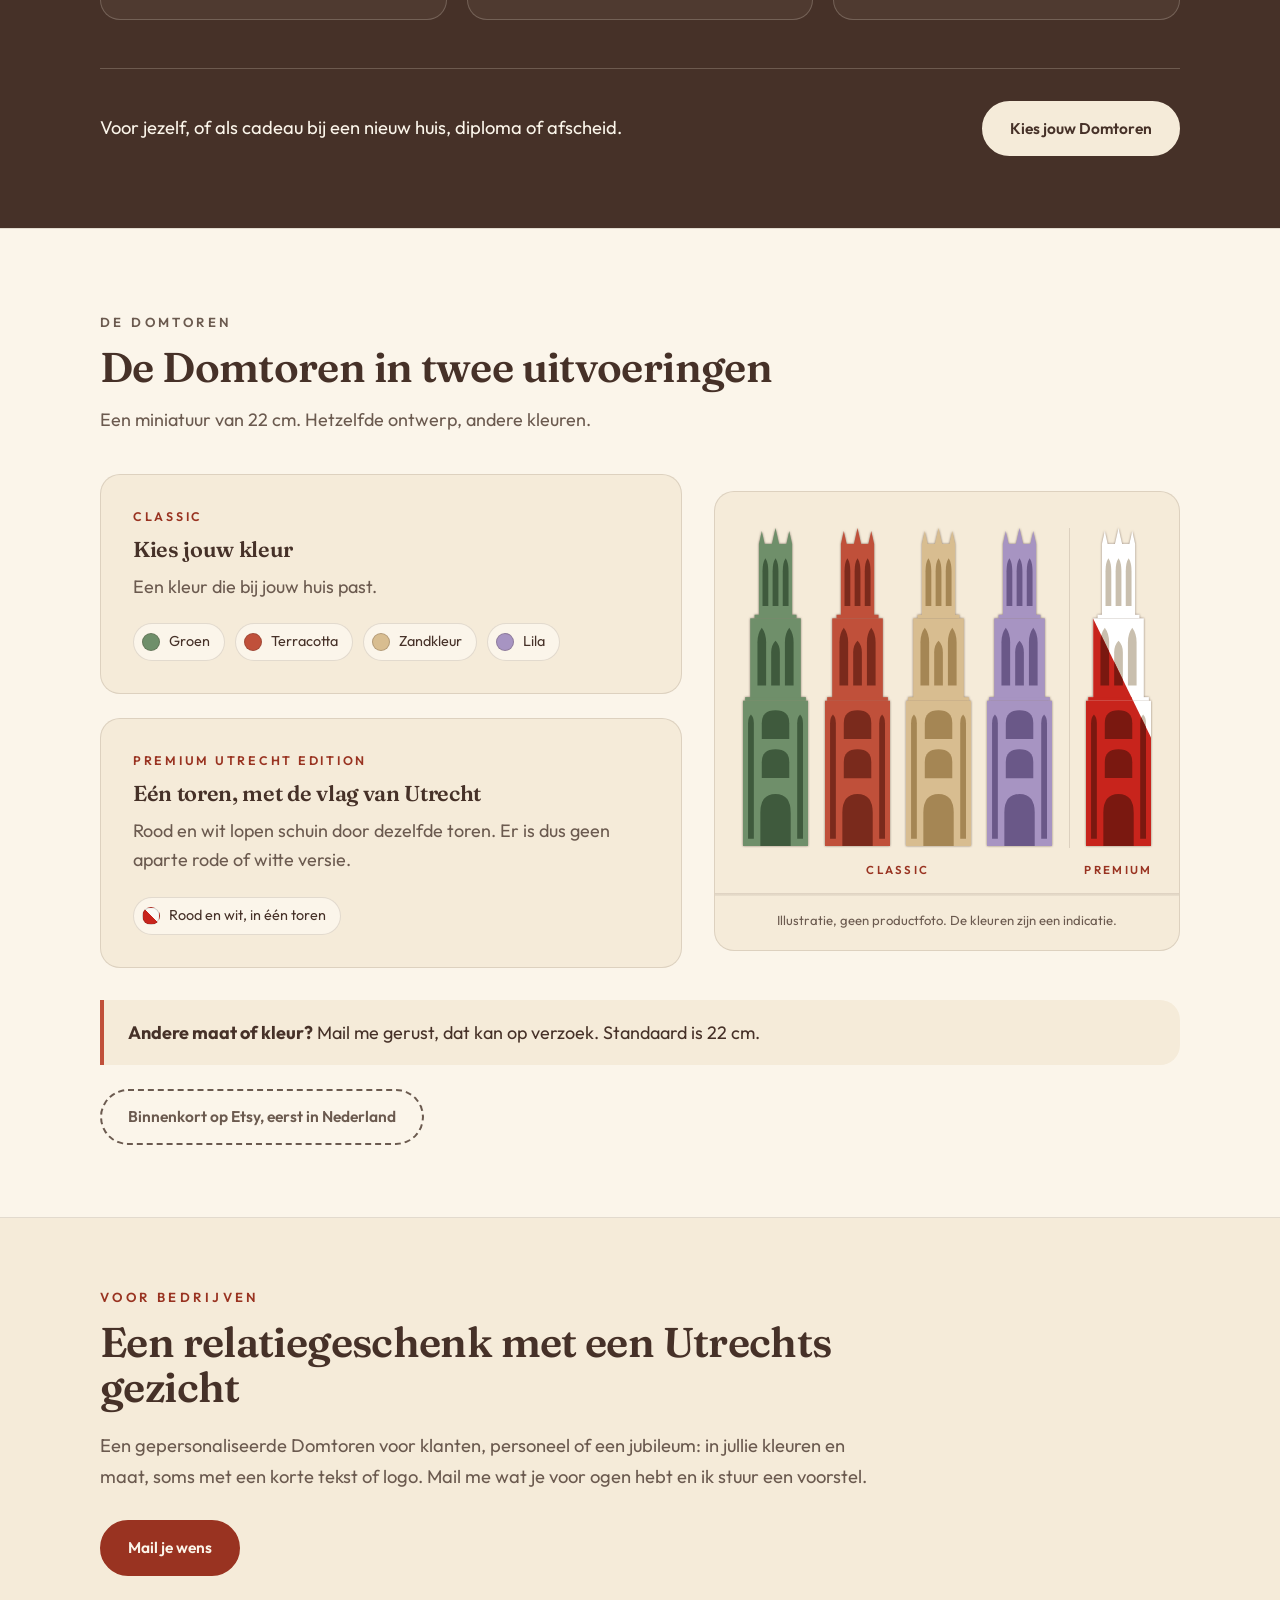
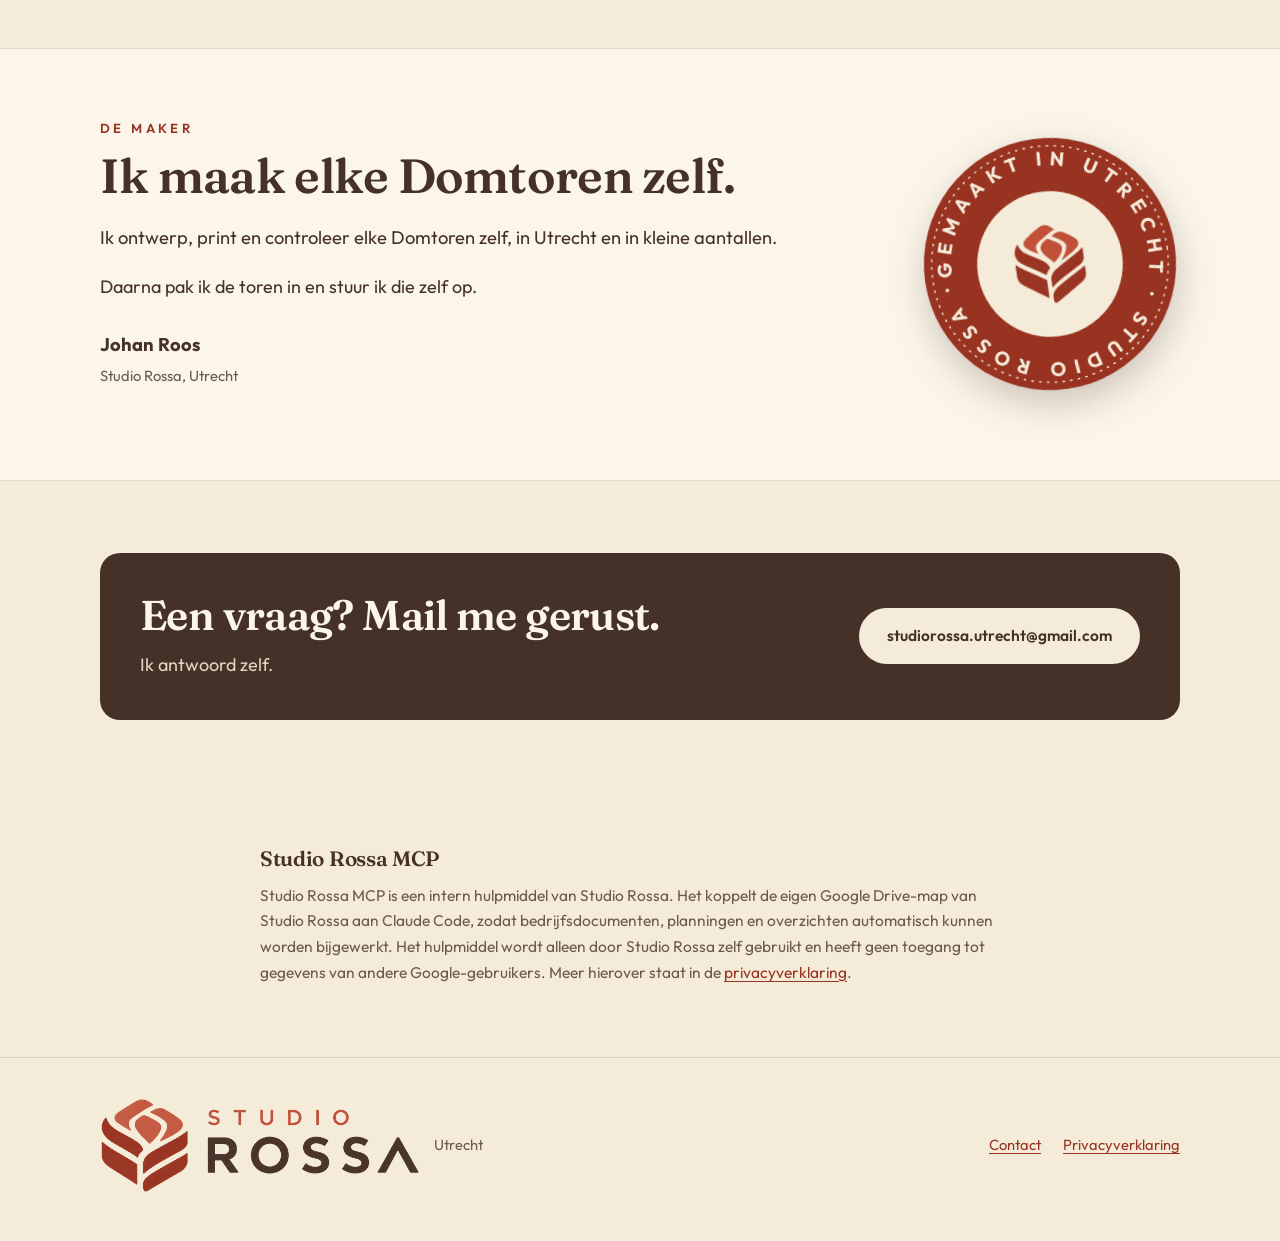
==== commit 1b627eab: "Personaliseren in de tekst voor bedrijven: soms met korte tekst of logo Co-Authored-By: Claude Sonne" ====
--- a/index.html
+++ b/index.html
@@ -184,9 +184,9 @@
       <div class="business">
         <p class="kicker">Voor bedrijven</p>
         <h2 id="bedrijven-titel">Een relatiegeschenk met een Utrechts gezicht</h2>
-        <p class="lead">Een Domtoren voor klanten, personeel of een jubileum, in jullie kleuren en maat. Mail me wat je voor ogen hebt en ik stuur een voorstel.</p>
+        <p class="lead">Een gepersonaliseerde Domtoren voor klanten, personeel of een jubileum: in jullie kleuren en maat, soms met een korte tekst of logo. Mail me wat je voor ogen hebt en ik stuur een voorstel.</p>
         <div class="actions">
-          <a class="btn" href="mailto:studiorossa.utrecht@gmail.com?subject=Gepersonaliseerde%20Domtoren%20voor%20ons%20bedrijf&amp;body=Hallo%20Studio%20Rossa%2C%0A%0AWij%20hebben%20interesse%20in%20gepersonaliseerde%20Domtorens.%0A%0AMijn%20gegevens%0ANaam%3A%0ABedrijf%3A%0AE-mailadres%3A%0ATelefoonnummer%20%28optioneel%29%3A%0A%0AOnze%20wens%0AAantal%3A%0AMaat%20%28standaard%2022%20cm%29%3A%0AKleuren%3A%0AWat%20moet%20er%20persoonlijk%20zijn%3A%0AGewenste%20datum%3A%0A%0ALogo%20of%20merk%3A%20voeg%20het%20bestand%20als%20bijlage%20toe%20aan%20deze%20mail%20%28png%2C%20svg%20of%20pdf%29.%0A%0AMet%20vriendelijke%20groet%2C%0A">Mail je wens</a>
+          <a class="btn" href="mailto:studiorossa.utrecht@gmail.com?subject=Gepersonaliseerde%20Domtoren%20voor%20ons%20bedrijf&amp;body=Hallo%20Studio%20Rossa%2C%0A%0AWij%20hebben%20interesse%20in%20gepersonaliseerde%20Domtorens.%0A%0AMijn%20gegevens%0ANaam%3A%0ABedrijf%3A%0AE-mailadres%3A%0ATelefoonnummer%20%28optioneel%29%3A%0A%0AOnze%20wens%0AAantal%3A%0AMaat%20%28standaard%2022%20cm%29%3A%0AKleuren%3A%0AKorte%20tekst%20of%20logo%20%28soms%20mogelijk%29%3A%0AGewenste%20datum%3A%0A%0ALogo%20of%20merk%3A%20voeg%20het%20bestand%20als%20bijlage%20toe%20aan%20deze%20mail%20%28png%2C%20svg%20of%20pdf%29.%0A%0AMet%20vriendelijke%20groet%2C%0A">Mail je wens</a>
         </div>
       </div>
     </div>
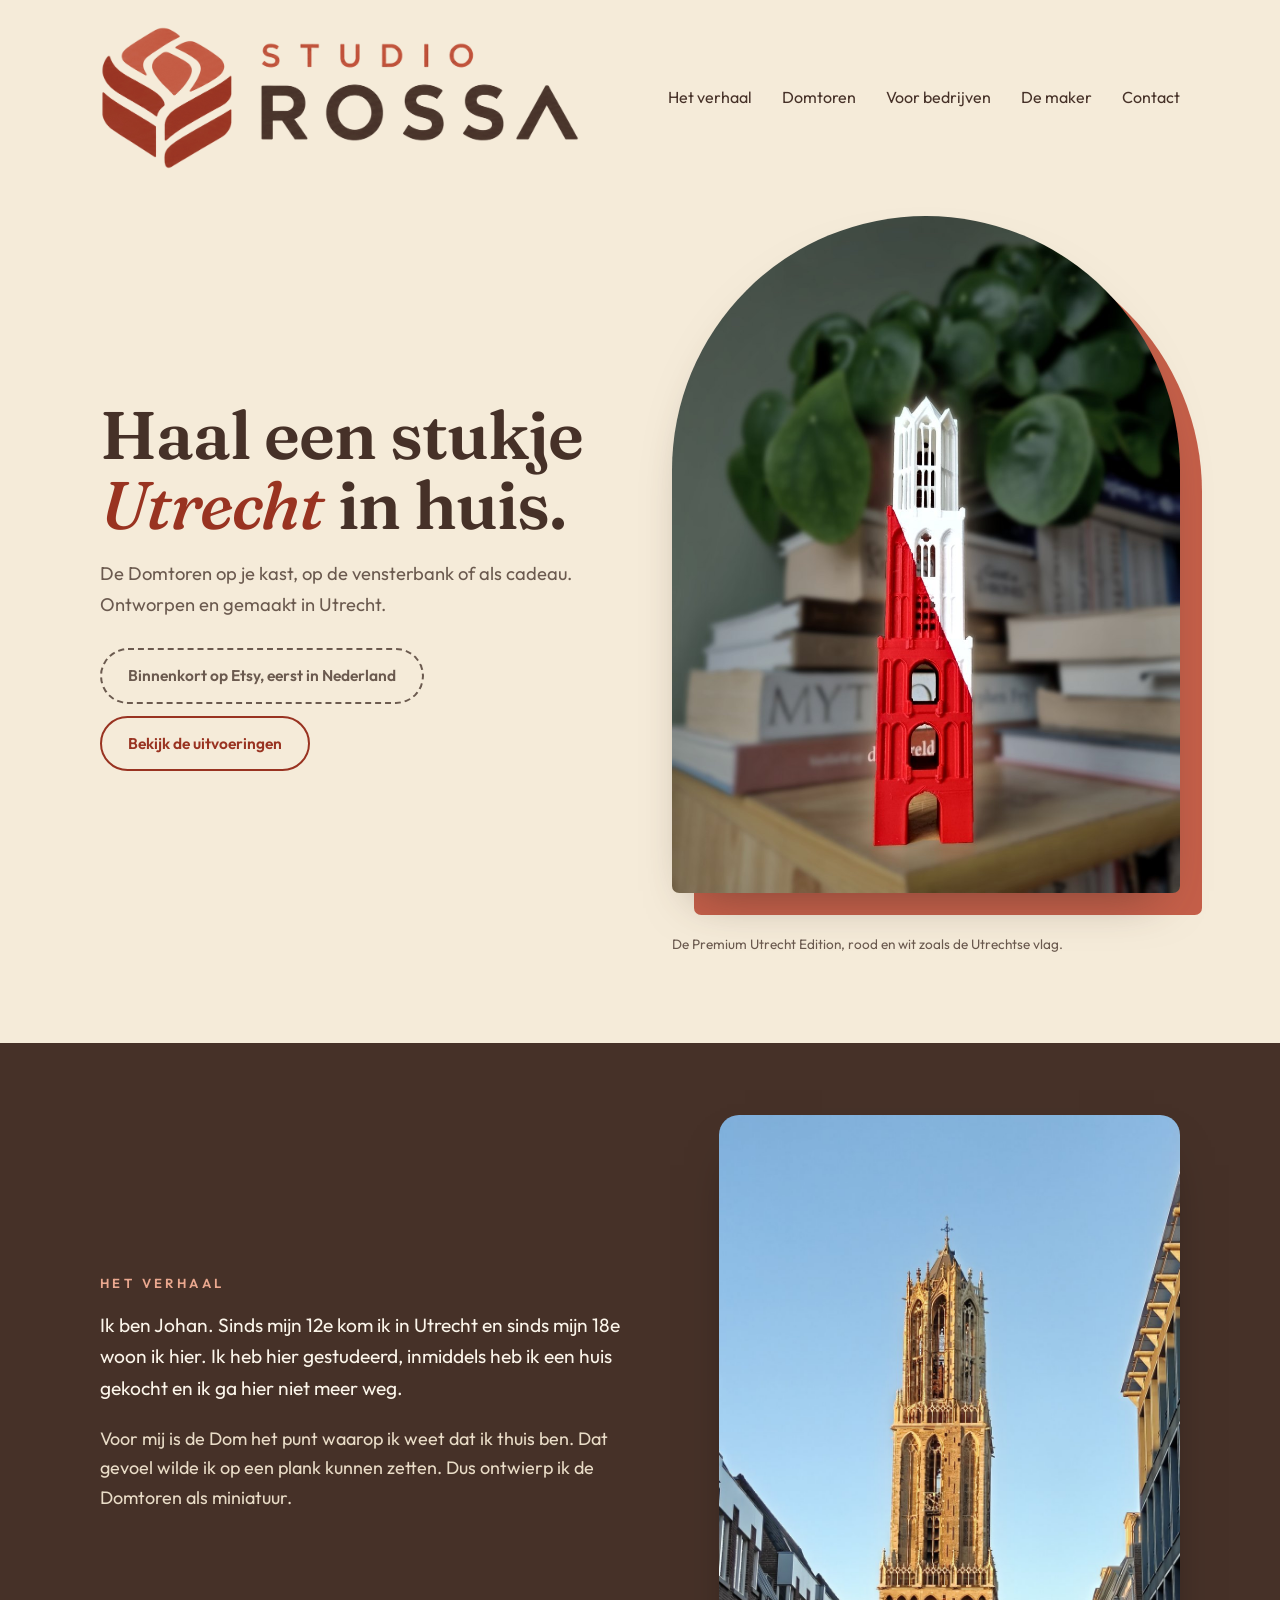
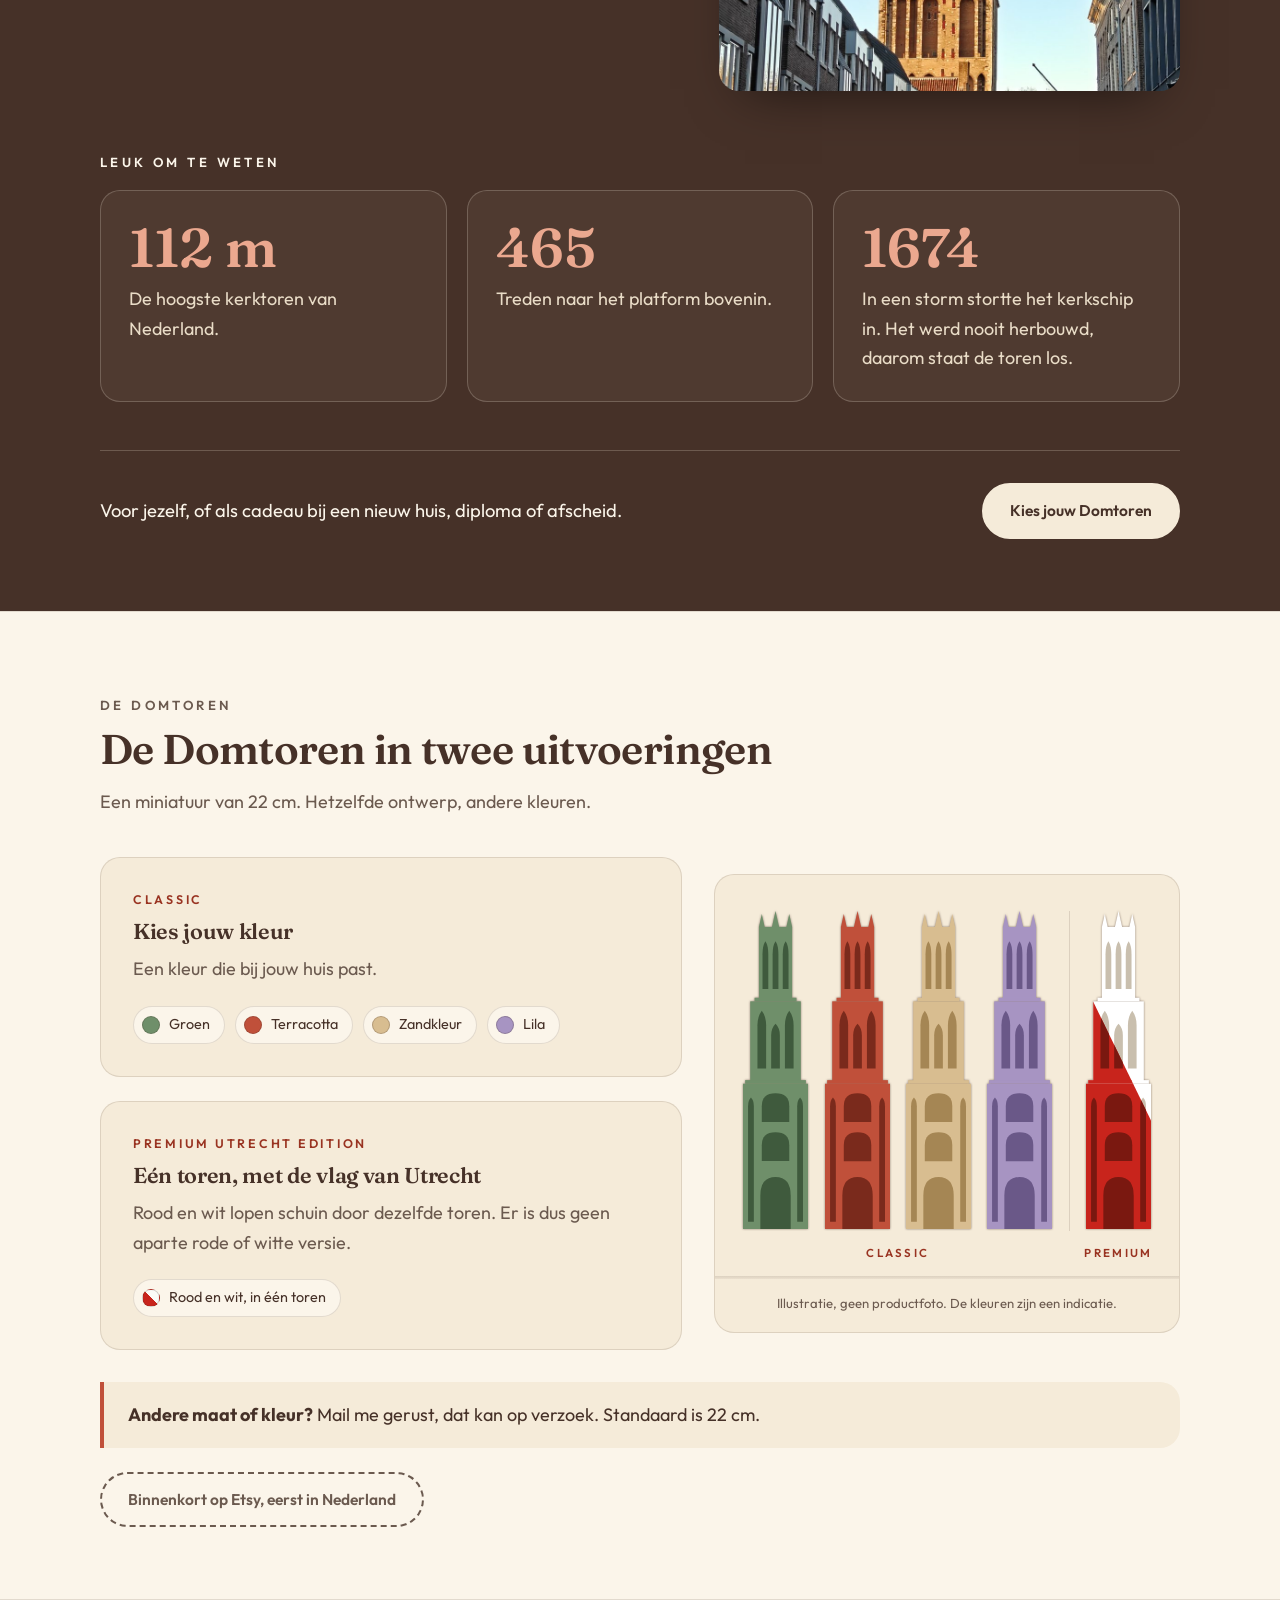
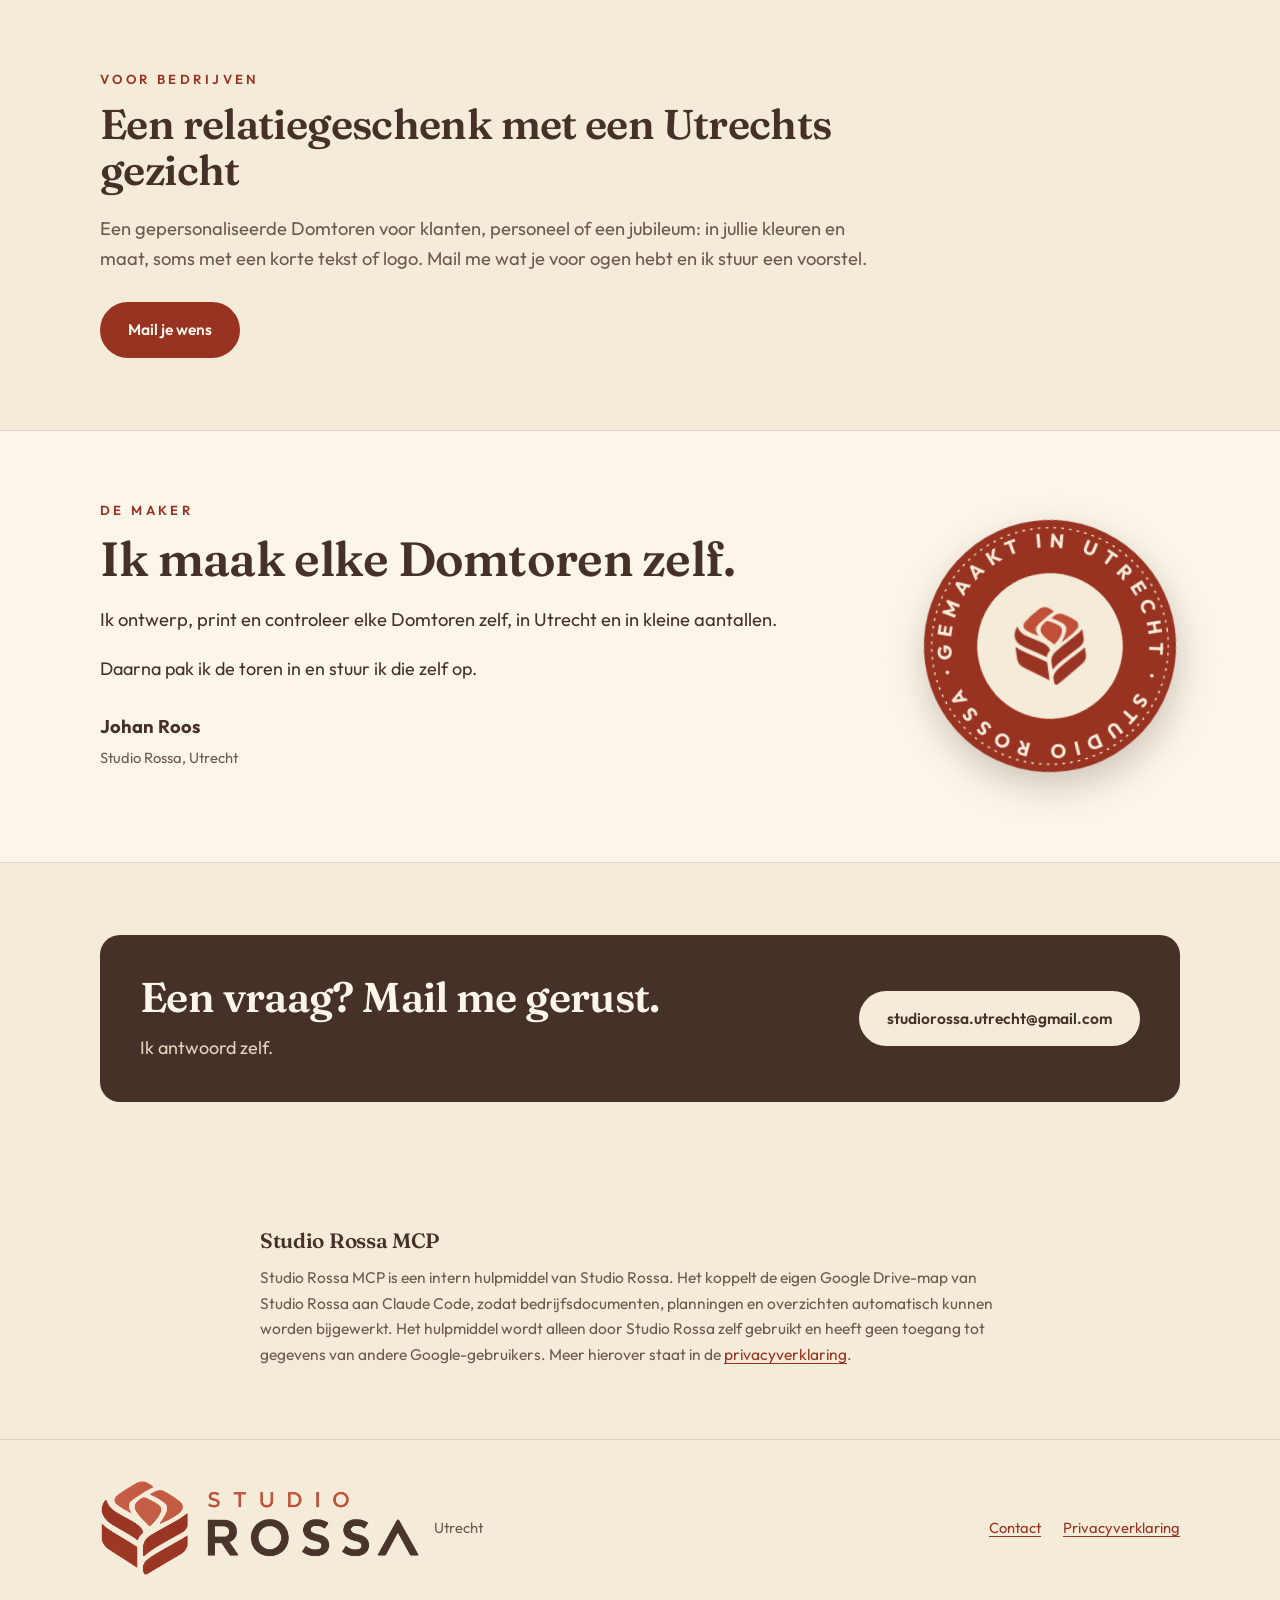
==== commit 52d3bfc5: "Eigen foto van de Domtoren in het verhaal, bijgesneden zonder kentekens, mensen en hotelbord Co-Auth" ====
--- a/index.html
+++ b/index.html
@@ -98,13 +98,16 @@
 
   <section id="verhaal" class="story" aria-labelledby="verhaal-titel">
     <div class="wrap">
-      <div class="story-grid">
+      <div class="story-grid with-photo">
         <div class="story-text">
           <h2 class="kicker" id="verhaal-titel">Het verhaal</h2>
           <p class="big">Ik ben Johan. Sinds mijn 12e kom ik in Utrecht en sinds mijn 18e woon ik hier. Ik heb hier gestudeerd, inmiddels heb ik een huis gekocht en ik ga hier niet meer weg.</p>
           <p>Voor mij is de Dom het punt waarop ik weet dat ik thuis ben. Dat gevoel wilde ik op een plank kunnen zetten. Dus ontwierp ik de Domtoren als miniatuur.</p>
         </div>
-        <!-- FOTO-DOM: hier komt een foto van de echte Domtoren. Zie README (Foto van de Dom). -->
+        <figure class="story-photo">
+          <img src="assets/dom-utrecht.jpg" width="1000" height="1250" loading="lazy"
+               alt="De Domtoren in Utrecht, boven de daken, in warm zonlicht tegen een blauwe lucht">
+        </figure>
       </div>
 
       <h3 class="facts-title">Leuk om te weten</h3>
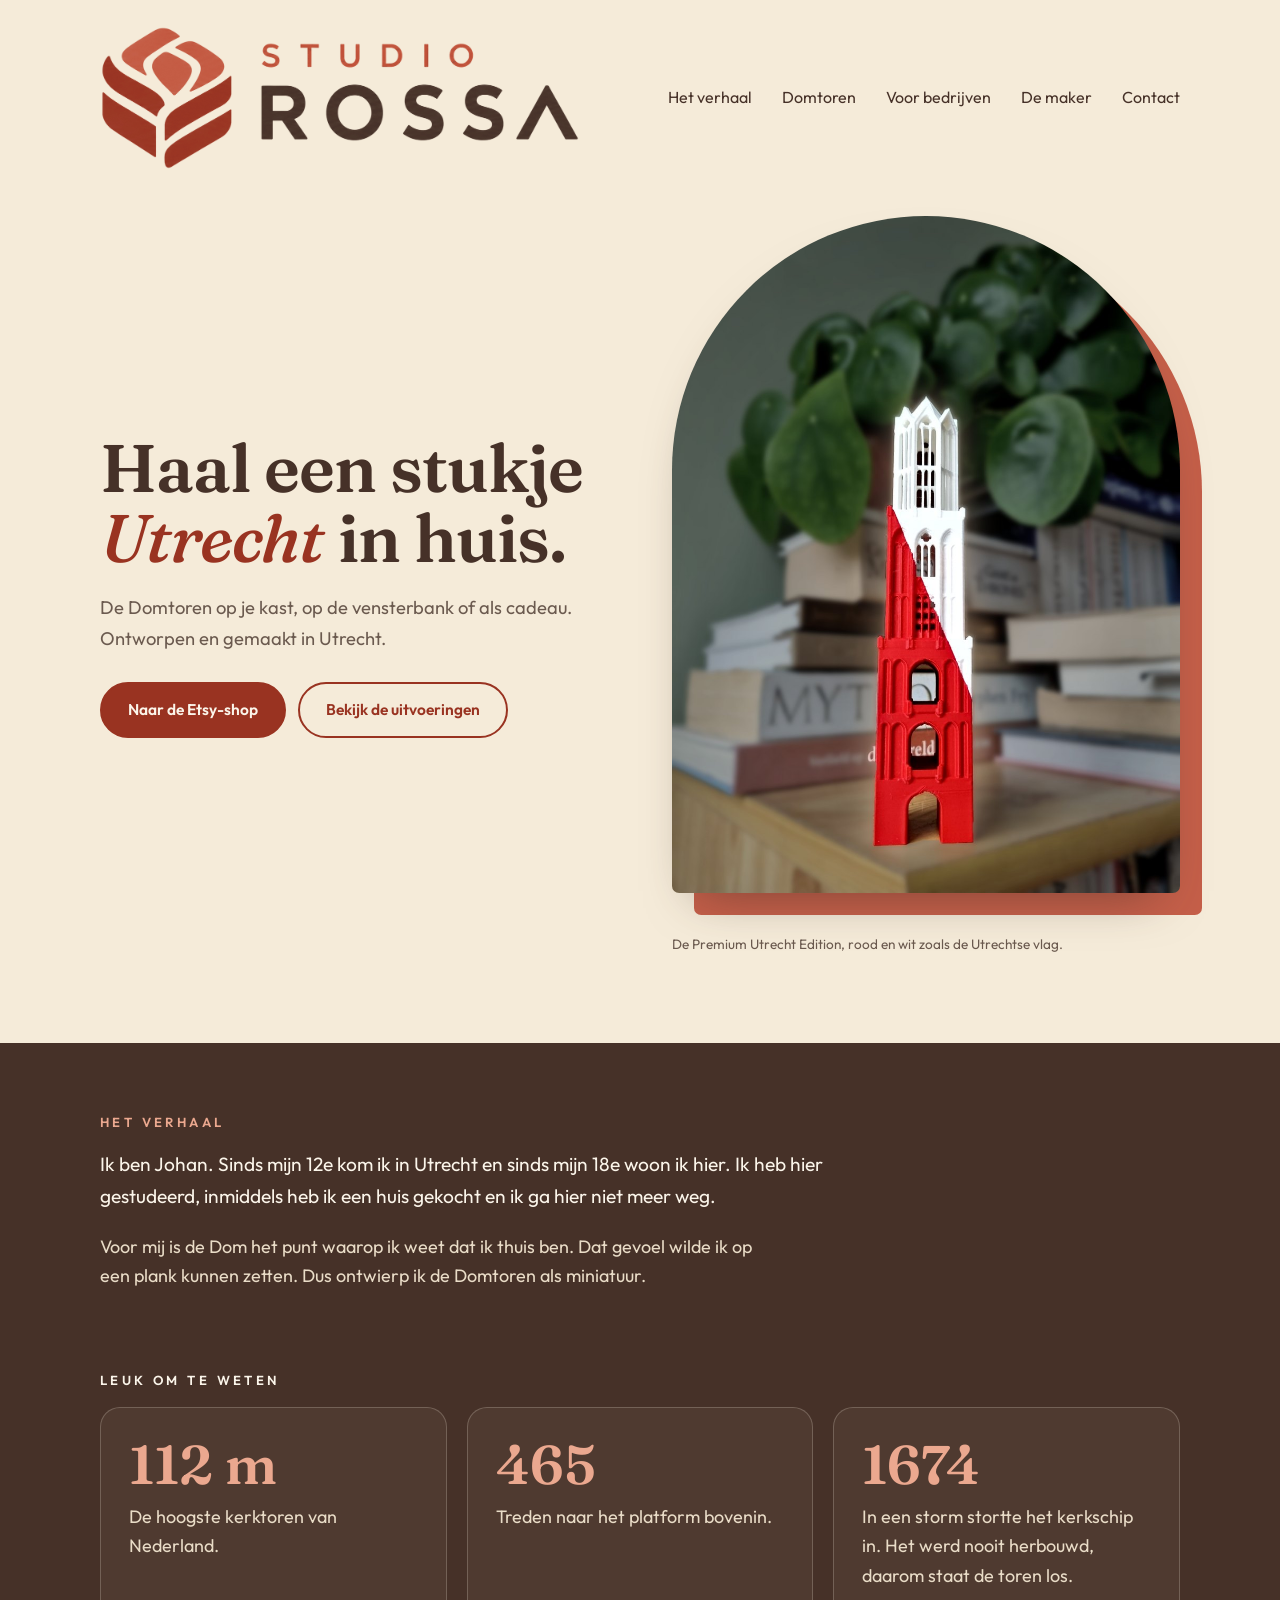
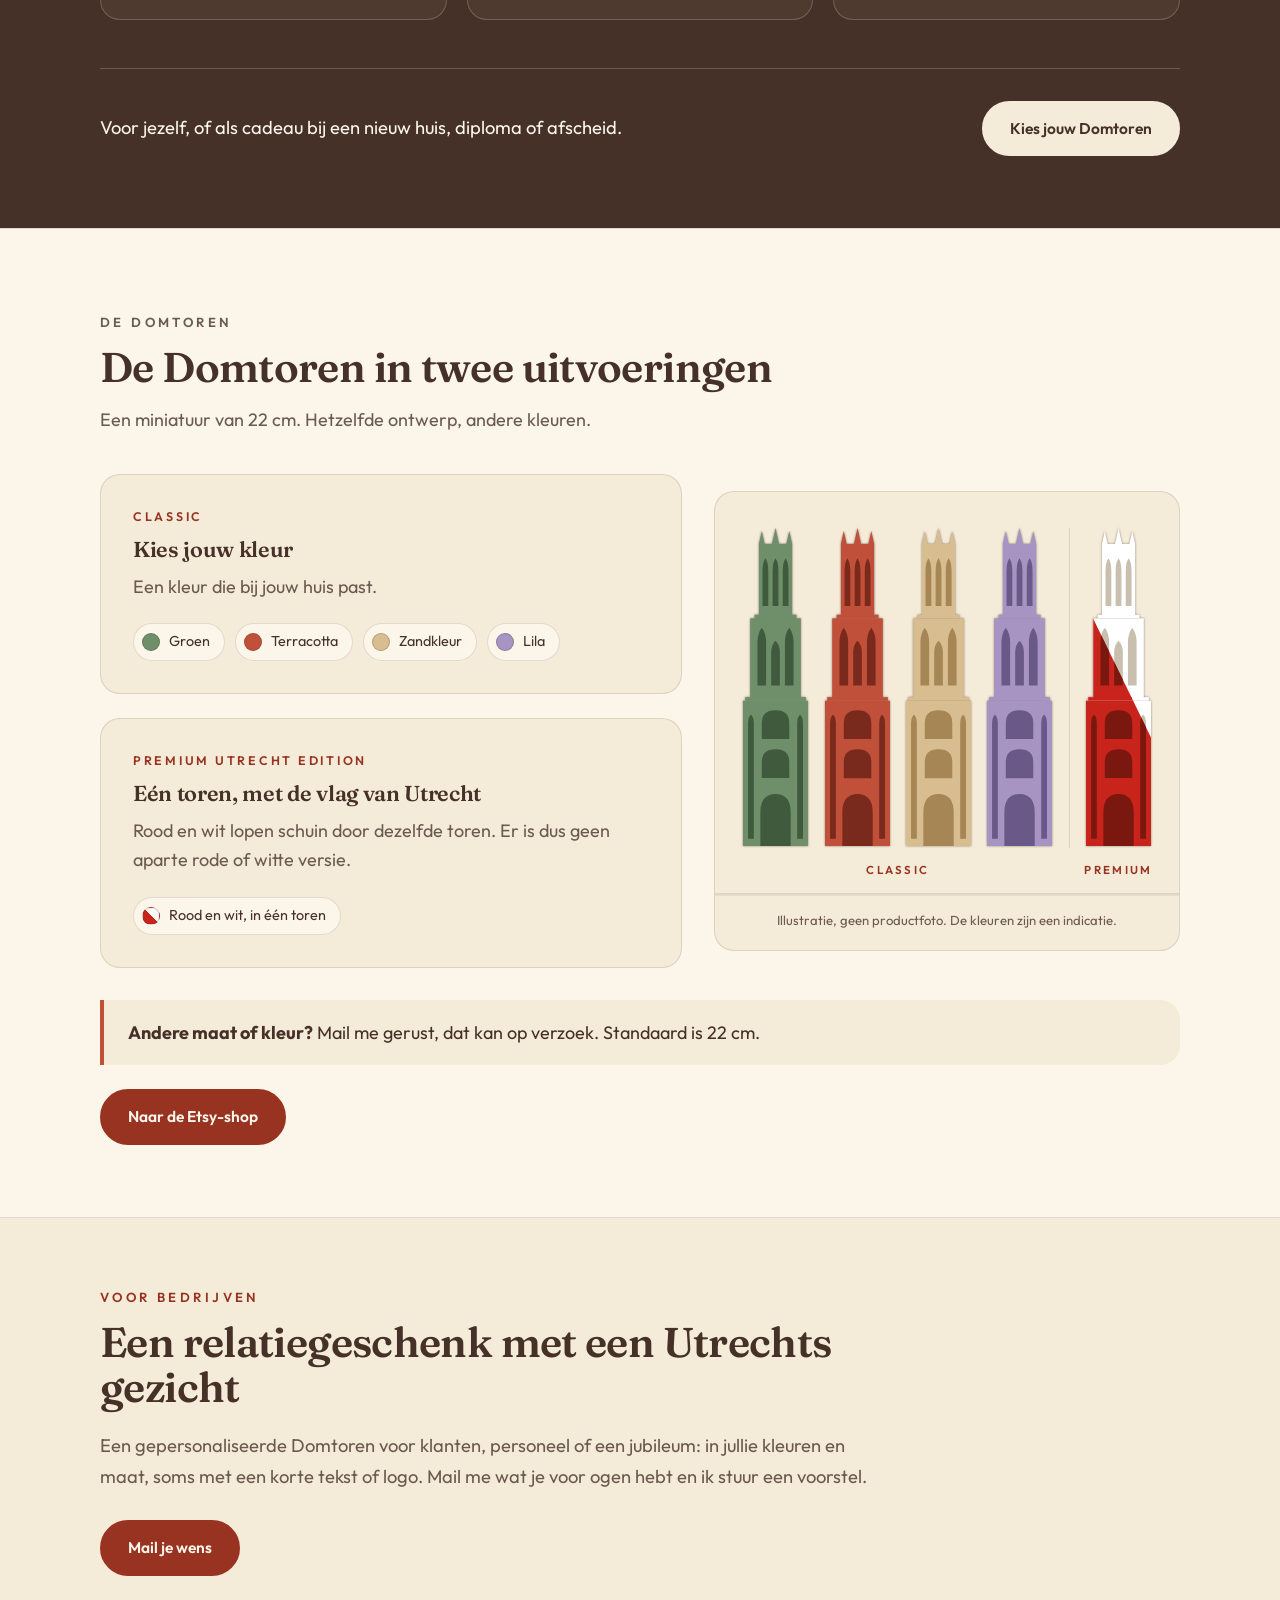
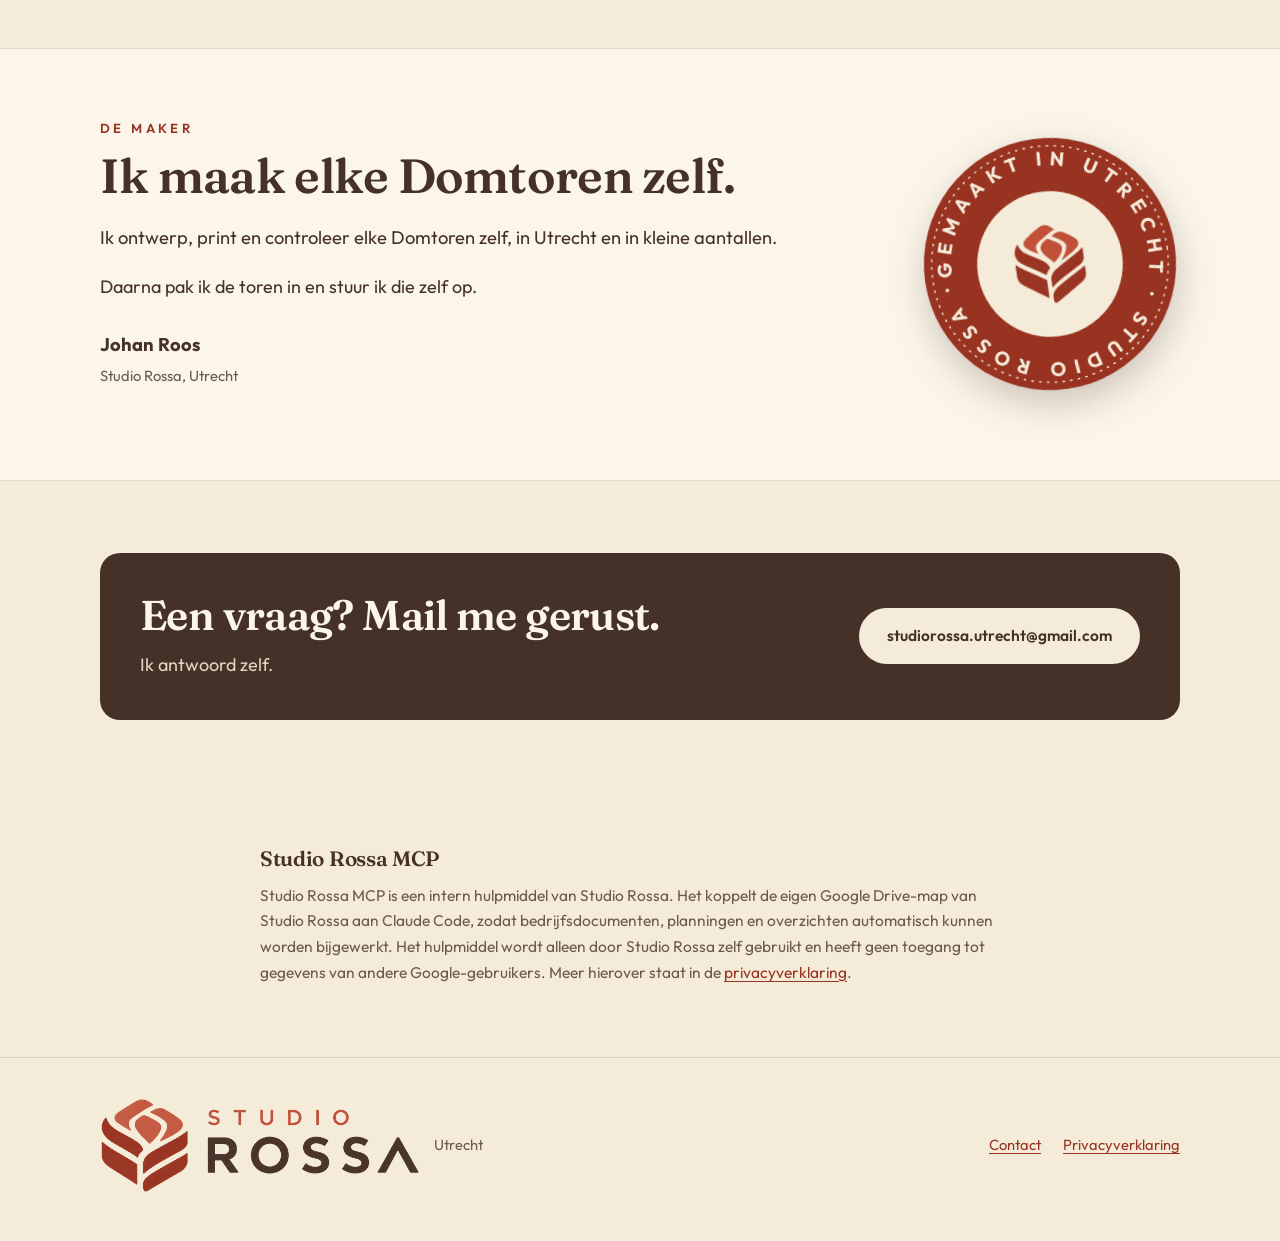
==== commit e8cce71c: "Etsy-knoppen linken naar de shop StudioRossaNL Beide 'Binnenkort op Etsy'-plekken op de startpagina " ====
--- a/index.html
+++ b/index.html
@@ -80,8 +80,7 @@
         <h1 id="titel">Haal een stukje <em>Utrecht</em> in huis.</h1>
         <p class="lead">De Domtoren op je kast, op de vensterbank of als cadeau. Ontworpen en gemaakt in Utrecht.</p>
         <div class="actions">
-          <!-- ETSY-LINK: vervang dit element door <a class="btn" href="ETSY-URL">Naar de Etsy-shop</a> zodra de shop open is -->
-          <span class="btn soon">Binnenkort op Etsy, eerst in Nederland</span>
+          <a class="btn" href="https://www.etsy.com/nl/shop/StudioRossaNL">Naar de Etsy-shop</a>
           <a class="btn ghost" href="#domtoren">Bekijk de uitvoeringen</a>
         </div>
       </div>
@@ -98,16 +97,13 @@
 
   <section id="verhaal" class="story" aria-labelledby="verhaal-titel">
     <div class="wrap">
-      <div class="story-grid with-photo">
+      <div class="story-grid">
         <div class="story-text">
           <h2 class="kicker" id="verhaal-titel">Het verhaal</h2>
           <p class="big">Ik ben Johan. Sinds mijn 12e kom ik in Utrecht en sinds mijn 18e woon ik hier. Ik heb hier gestudeerd, inmiddels heb ik een huis gekocht en ik ga hier niet meer weg.</p>
           <p>Voor mij is de Dom het punt waarop ik weet dat ik thuis ben. Dat gevoel wilde ik op een plank kunnen zetten. Dus ontwierp ik de Domtoren als miniatuur.</p>
         </div>
-        <figure class="story-photo">
-          <img src="assets/dom-utrecht.jpg" width="1000" height="1250" loading="lazy"
-               alt="De Domtoren in Utrecht, boven de daken, in warm zonlicht tegen een blauwe lucht">
-        </figure>
+        <!-- FOTO-DOM: hier komt een foto van de echte Domtoren. Zie README (Foto van de Dom). -->
       </div>
 
       <h3 class="facts-title">Leuk om te weten</h3>
@@ -176,8 +172,7 @@
       <p class="note"><strong>Andere maat of kleur?</strong> Mail me gerust, dat kan op verzoek. Standaard is 22 cm.</p>
 
       <div class="actions cta">
-        <!-- ETSY-LINK: vervang dit element door <a class="btn" href="ETSY-URL">Naar de Etsy-shop</a> zodra de shop open is -->
-        <span class="btn soon">Binnenkort op Etsy, eerst in Nederland</span>
+        <a class="btn" href="https://www.etsy.com/nl/shop/StudioRossaNL">Naar de Etsy-shop</a>
       </div>
     </div>
   </section>
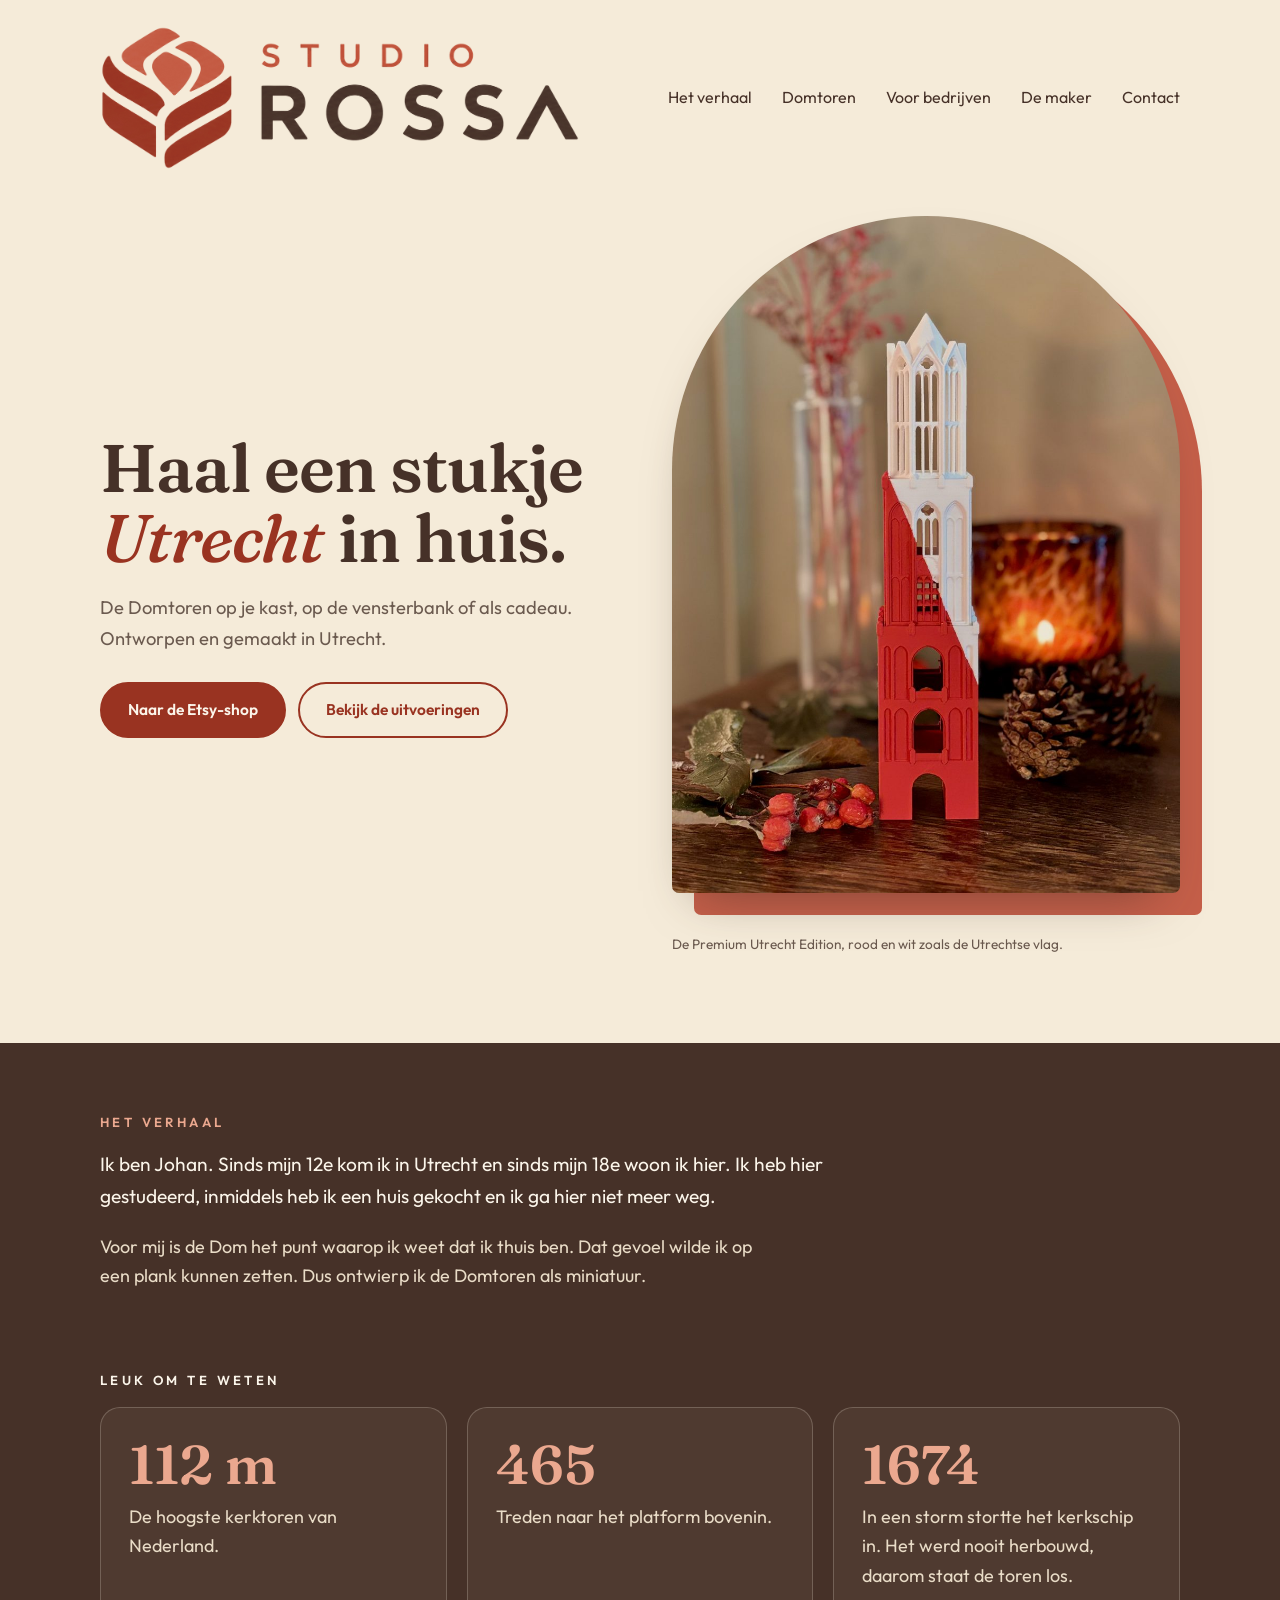
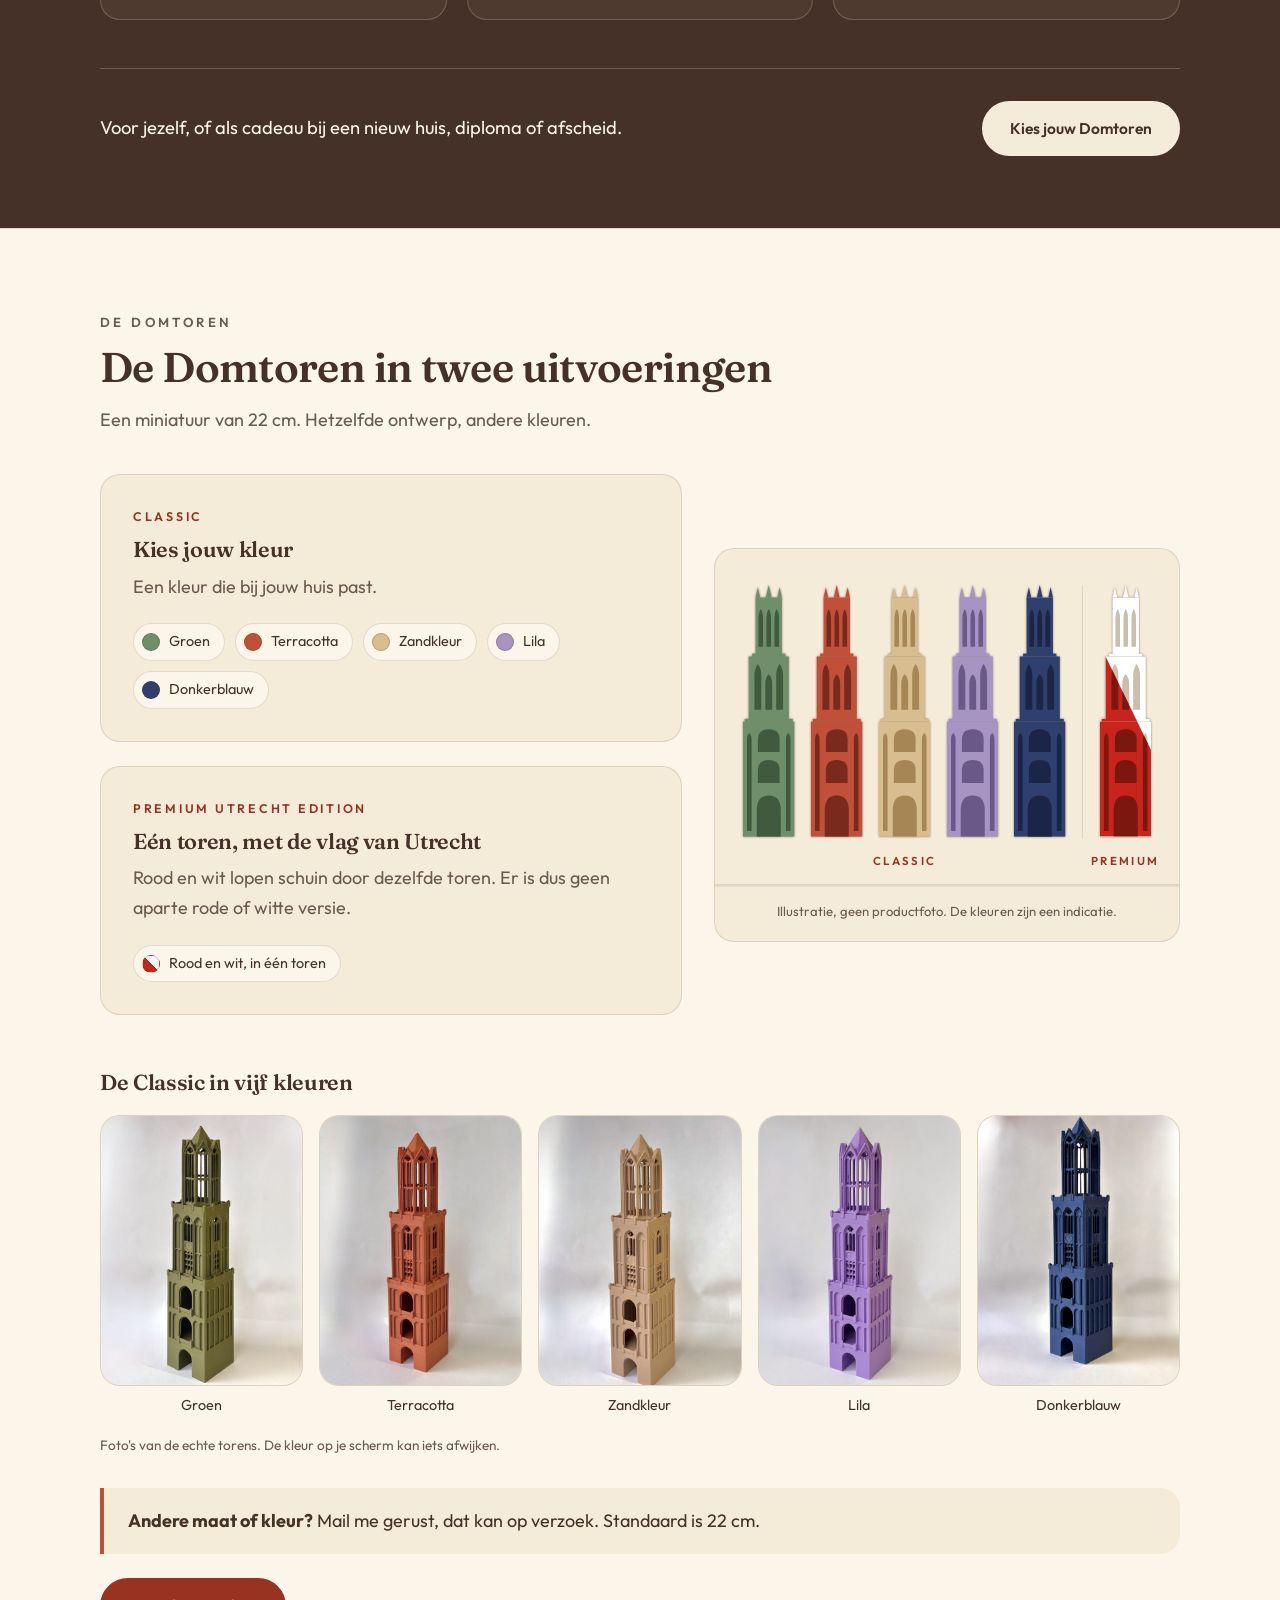
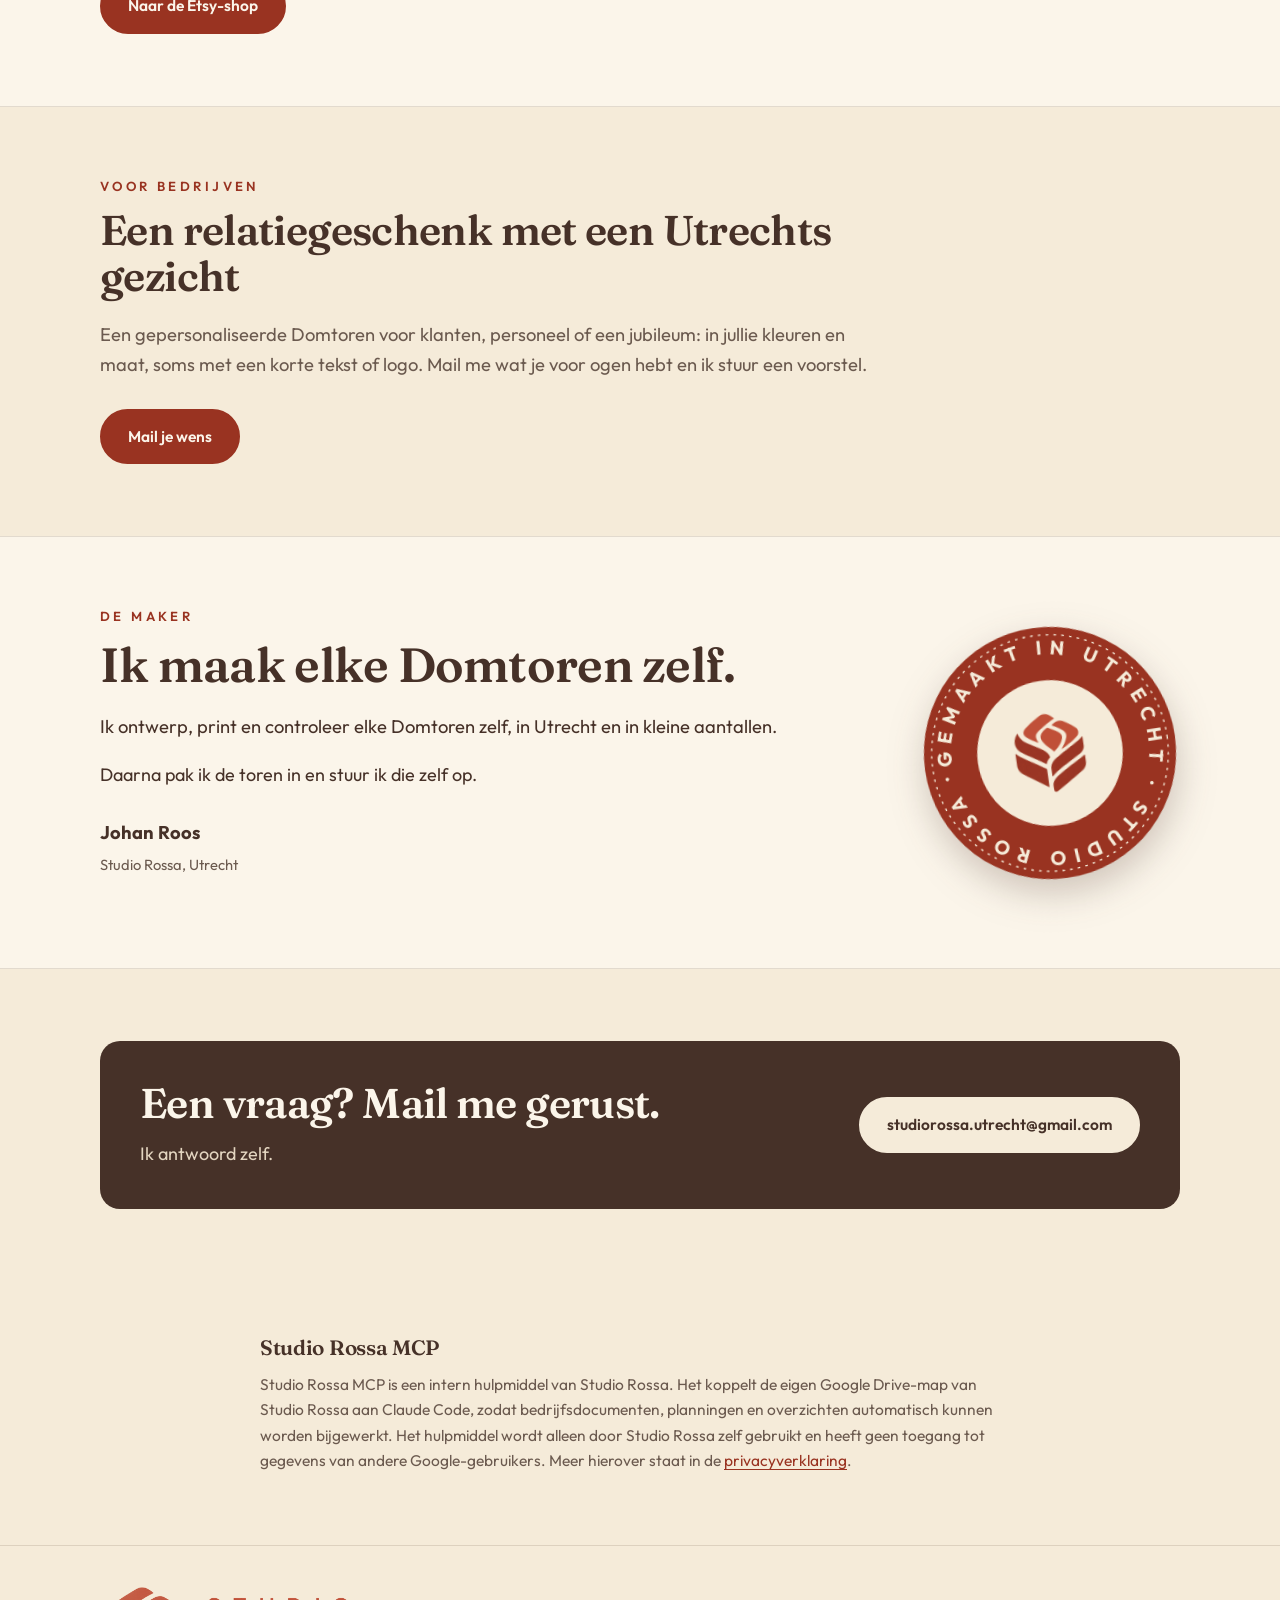
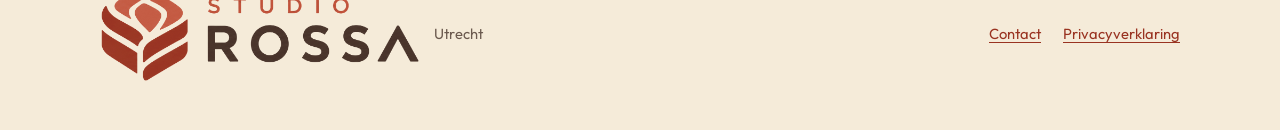
==== commit e7d53728: "Nieuwe hero-foto en galerij met vijf Classic-kleuren Vervangt de foto bovenaan door de Premium op he" ====
--- a/index.html
+++ b/index.html
@@ -88,7 +88,7 @@
       <figure class="photo">
         <div class="arch">
           <img src="assets/premium-domtoren.jpg" width="960" height="1280"
-               alt="De Premium Utrecht Edition van de Domtoren op een boekenplank, naast een plant: onderin rood, bovenin wit, met een diagonale scheiding zoals de Utrechtse vlag">
+               alt="De Premium Utrecht Edition van de Domtoren op een houten kast, naast een brandende kaars en een dennenappel: onderin rood, bovenin wit, met een diagonale scheiding zoals de Utrechtse vlag">
         </div>
         <figcaption>De Premium Utrecht Edition, rood en wit zoals de Utrechtse vlag.</figcaption>
       </figure>
@@ -138,6 +138,7 @@
               <li><i style="--c:#c0503a"></i>Terracotta</li>
               <li><i style="--c:#d8bd90"></i>Zandkleur</li>
               <li><i style="--c:#a794c2"></i>Lila</li>
+              <li><i style="--c:#2f3f6e"></i>Donkerblauw</li>
             </ul>
           </article>
           <article class="card">
@@ -150,12 +151,13 @@
           </article>
         </div>
 
-        <figure class="shelf" role="img" aria-label="Illustratie van de Domtoren: links de Classic in vier kleuren, rechts de Premium Utrecht Edition, diagonaal rood en wit in één toren">
+        <figure class="shelf" role="img" aria-label="Illustratie van de Domtoren: links de Classic in vijf kleuren, rechts de Premium Utrecht Edition, diagonaal rood en wit in één toren">
           <div class="grid" aria-hidden="true">
             <svg class="tower" viewBox="0 0 90 440"><use href="#toren" style="--t:#6f8f6a;--d:#3f5a3d"/></svg>
             <svg class="tower" viewBox="0 0 90 440"><use href="#toren" style="--t:#c0503a;--d:#7a2a1c"/></svg>
             <svg class="tower" viewBox="0 0 90 440"><use href="#toren" style="--t:#d8bd90;--d:#a58654"/></svg>
             <svg class="tower" viewBox="0 0 90 440"><use href="#toren" style="--t:#a794c2;--d:#6a5888"/></svg>
+            <svg class="tower" viewBox="0 0 90 440"><use href="#toren" style="--t:#2f3f6e;--d:#1b2547"/></svg>
             <span class="divider"></span>
             <svg class="tower" viewBox="0 0 90 440">
               <use href="#toren" style="--t:#ffffff;--d:#c9bfae"/>
@@ -169,6 +171,18 @@
         </figure>
       </div>
 
+      <div class="gallery">
+        <h3>De Classic in vijf kleuren</h3>
+        <ul class="gallery-grid">
+          <li><figure><img src="assets/classic-groen.jpg" width="600" height="800" loading="lazy" alt="De Classic Domtoren in groen, op een witte achtergrond"><figcaption>Groen</figcaption></figure></li>
+          <li><figure><img src="assets/classic-terracotta.jpg" width="600" height="800" loading="lazy" alt="De Classic Domtoren in terracotta, op een witte achtergrond"><figcaption>Terracotta</figcaption></figure></li>
+          <li><figure><img src="assets/classic-zandkleur.jpg" width="600" height="800" loading="lazy" alt="De Classic Domtoren in zandkleur, op een witte achtergrond"><figcaption>Zandkleur</figcaption></figure></li>
+          <li><figure><img src="assets/classic-lila.jpg" width="600" height="800" loading="lazy" alt="De Classic Domtoren in lila, op een witte achtergrond"><figcaption>Lila</figcaption></figure></li>
+          <li><figure><img src="assets/classic-donkerblauw.jpg" width="600" height="800" loading="lazy" alt="De Classic Domtoren in donkerblauw, op een witte achtergrond"><figcaption>Donkerblauw</figcaption></figure></li>
+        </ul>
+        <p class="gallery-note">Foto's van de echte torens. De kleur op je scherm kan iets afwijken.</p>
+      </div>
+
       <p class="note"><strong>Andere maat of kleur?</strong> Mail me gerust, dat kan op verzoek. Standaard is 22 cm.</p>
 
       <div class="actions cta">
--- a/style.css
+++ b/style.css
@@ -224,7 +224,7 @@
 
 .shelf .grid {
   display: grid;
-  grid-template-columns: repeat(4, minmax(0, 1fr)) 1px minmax(0, 1fr);
+  grid-template-columns: repeat(5, minmax(0, 1fr)) 1px minmax(0, 1fr);
   column-gap: 4%;
   align-items: end;
 }
@@ -248,8 +248,8 @@
   text-align: center;
 }
 
-.shelf .label.classic { grid-column: 1 / 5; }
-.shelf .label.premium { grid-column: 6; justify-self: center; }
+.shelf .label.classic { grid-column: 1 / 6; }
+.shelf .label.premium { grid-column: 7; justify-self: center; }
 
 .tower { width: 100%; height: auto; filter: drop-shadow(0 0 0.8px rgba(70, 49, 40, 0.6)); }
 
@@ -289,6 +289,36 @@
 
 .showcase .cards { grid-template-columns: 1fr; }
 .showcase .shelf { background: var(--paper); }
+
+/* Foto's van de Classic */
+
+.gallery { margin-top: 56px; }
+.gallery h3 { margin: 0 0 20px; }
+.gallery-grid {
+  display: grid;
+  grid-template-columns: repeat(auto-fit, minmax(150px, 1fr));
+  gap: 16px;
+  margin: 0;
+  padding: 0;
+  list-style: none;
+}
+.gallery-grid figure { margin: 0; }
+.gallery-grid img {
+  display: block;
+  width: 100%;
+  height: auto;
+  aspect-ratio: 3 / 4;
+  object-fit: cover;
+  border-radius: var(--radius);
+  border: 1px solid var(--line);
+  background: var(--paper);
+}
+.gallery-grid figcaption {
+  margin-top: 8px;
+  font-size: 0.9rem;
+  text-align: center;
+}
+.gallery-note { margin: 16px 0 0; font-size: 0.85rem; color: var(--muted); }
 
 .cta { margin-top: 24px; }
 
